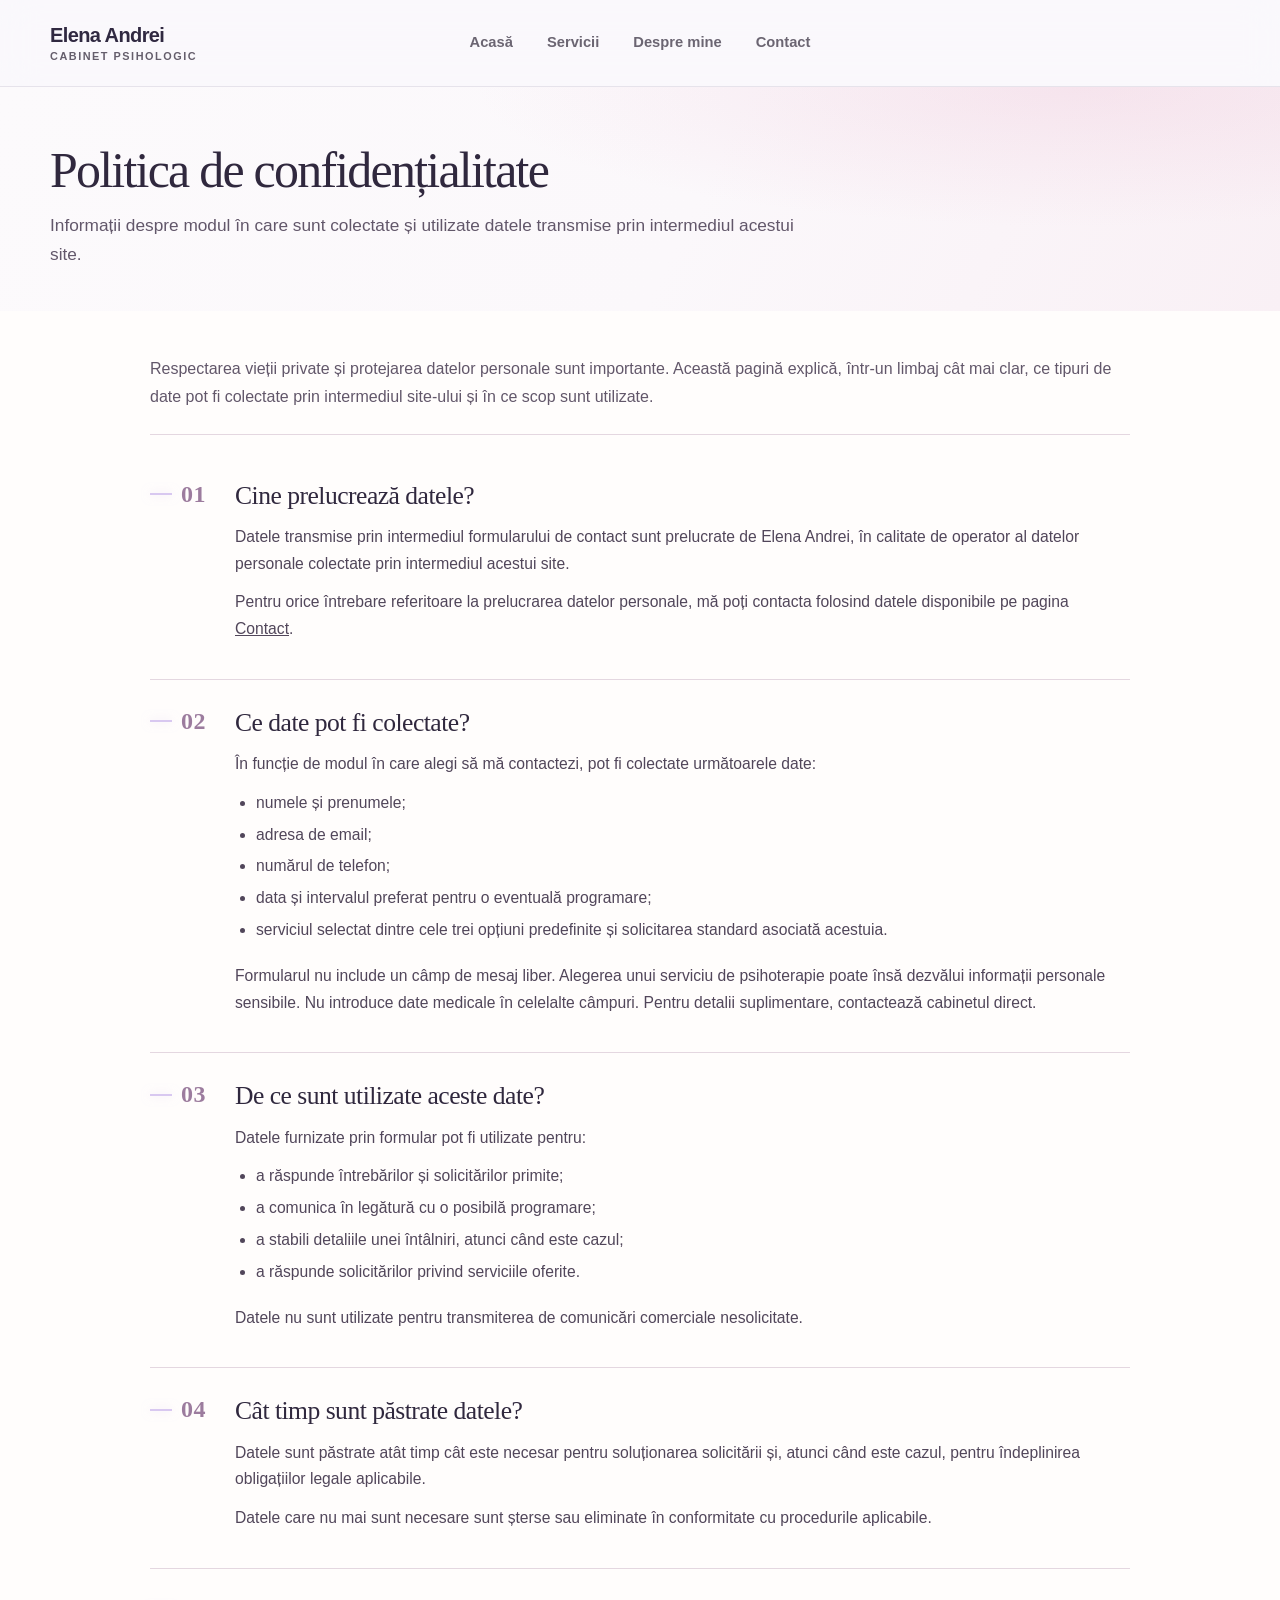
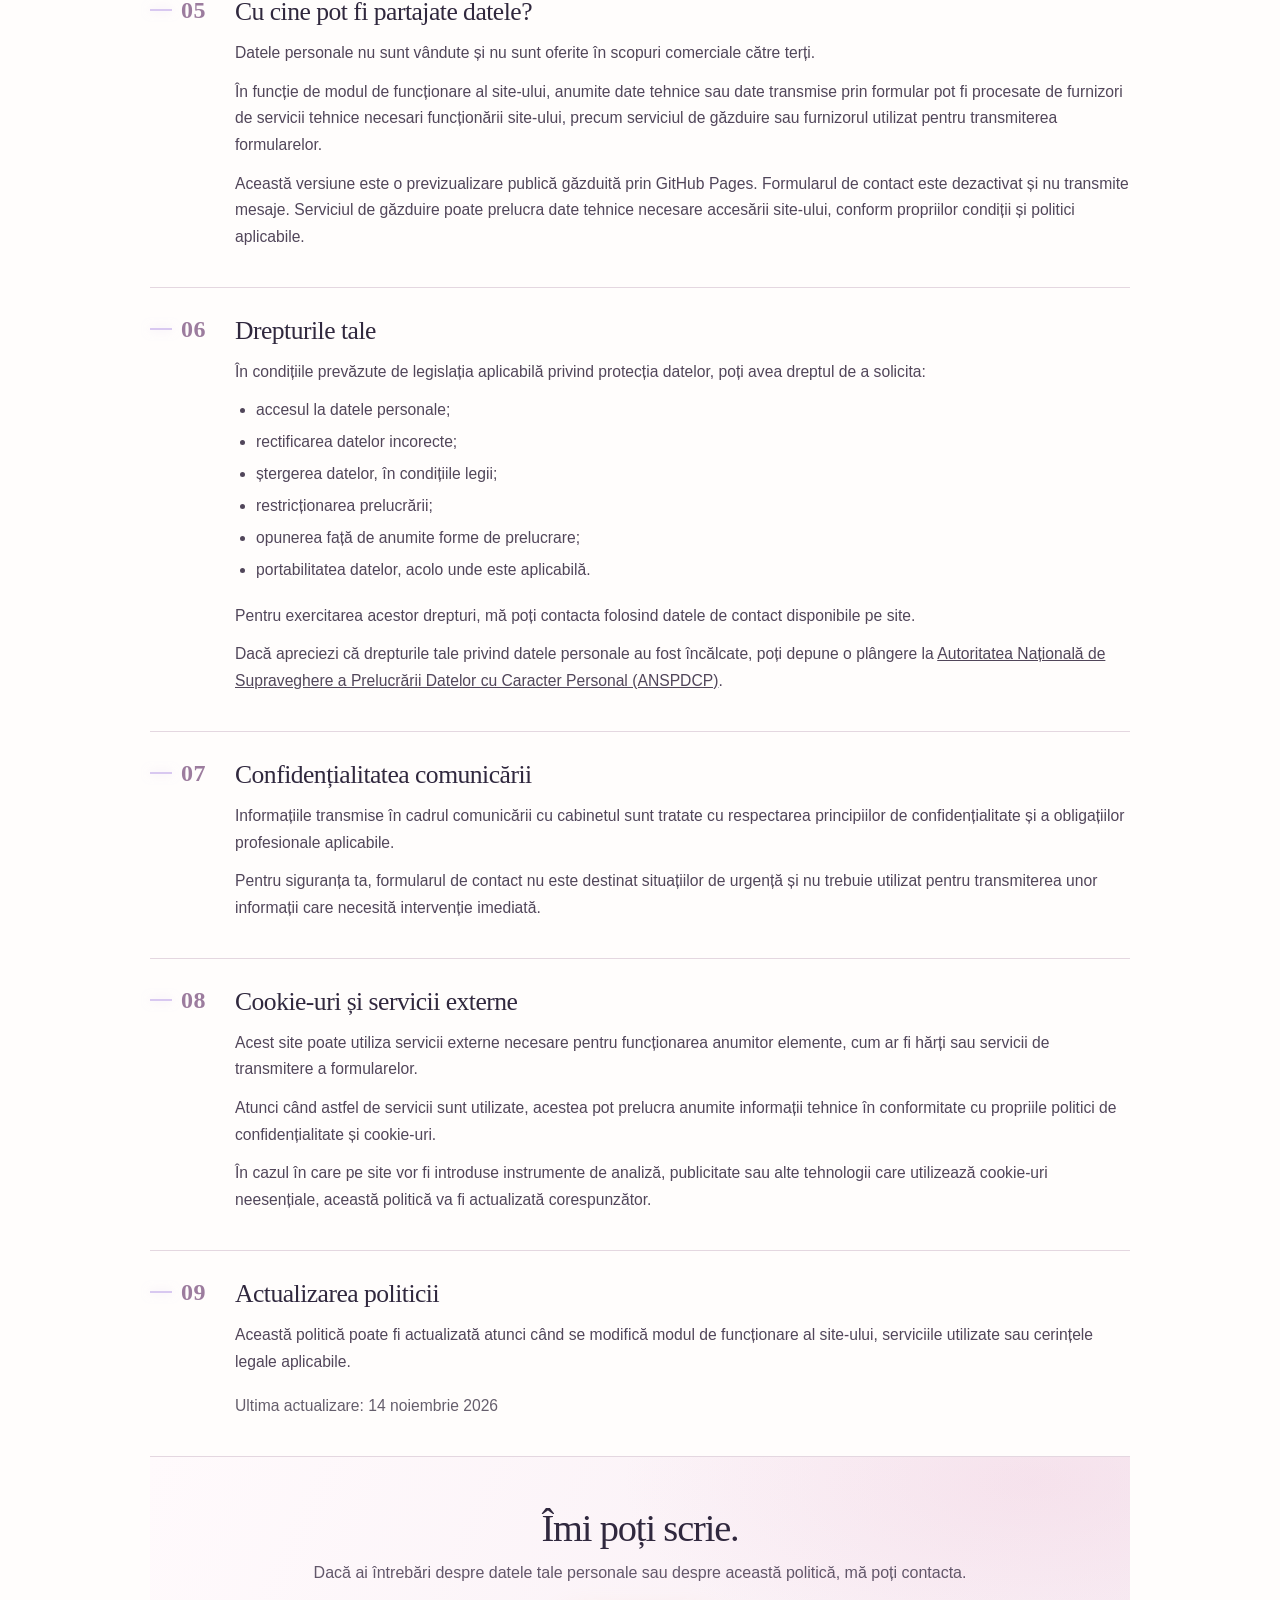
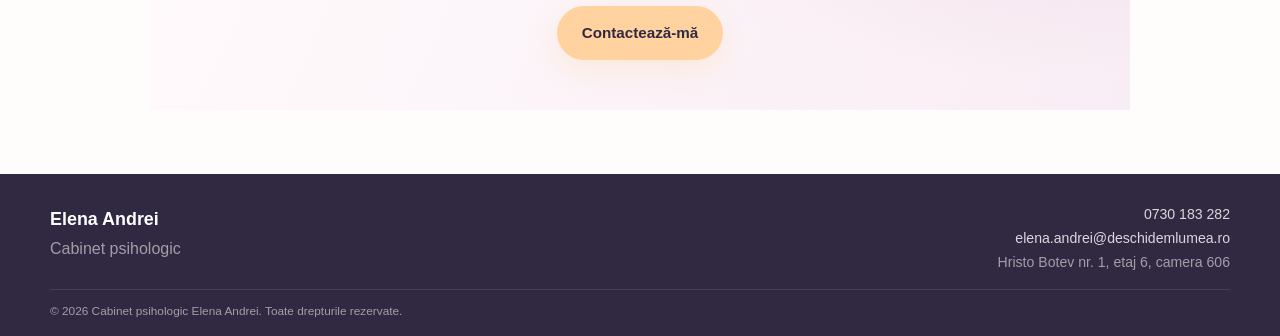
==== confidentialitate.html @ 067b21ed "Initial commit - Elena v12 public preview, contact form disabled" ====
<!DOCTYPE html>

<html lang="ro">
<head>
    <meta name="robots" content="noindex, nofollow, noarchive">
<link href="favicon.svg" rel="icon" type="image/svg+xml"/>
<meta content="website" property="og:type"/>
<meta content="ro_RO" property="og:locale"/>
<meta charset="utf-8"/>
<meta content="default-src 'self'; base-uri 'self'; object-src 'none'; script-src 'self'; script-src-attr 'none'; style-src 'self'; img-src 'self' data:; font-src 'self'; connect-src 'self'; form-action 'none'; upgrade-insecure-requests" http-equiv="Content-Security-Policy"/>
<meta content="width=device-width, initial-scale=1.0" name="viewport"/>
<meta content="Politica de confidențialitate — Cabinet psihologic Elena Andrei." name="description"/>
<title>Politica de confidențialitate | Elena Andrei</title>
<meta content="Politica de confidențialitate | Elena Andrei" property="og:title"/>
<link href="style.css" rel="stylesheet"/>
</head>
<body class="privacy-editorial-page">
<!-- HEADER -->
<header class="site-header">
<div class="container header-inner">
<a aria-label="Cabinet psihologic Elena Andrei - Acasă" class="brand" href="index.html">
<span class="brand-name">Elena Andrei</span>
<span class="brand-subtitle">Cabinet psihologic</span>
</a>
<nav aria-label="Navigație principală" class="site-navigation" id="site-navigation">
<a href="index.html">Acasă</a>
<a href="servicii.html">Servicii</a>
<a href="despre_noi.html">Despre mine</a>
<!-- PAGINI ASCUNSE TEMPORAR. Pentru reactivare, elimină comentariul HTML de mai jos și redirecționările din paginile respective.
          <a href="articole.html">Articole</a>
          <a href="workshopuri.html">Workshopuri</a>
          -->
<a href="contact.html">Contact</a>
</nav>
<button aria-controls="site-navigation" aria-expanded="false" aria-label="Deschide meniul" class="menu-toggle" type="button">
<span></span>
<span></span>
<span></span>
</button>
</div>
</header>
<main>
<!-- PAGE HERO -->
<section aria-labelledby="privacy-title" class="privacy-editorial-lead">
<div class="container page-hero-content">

<h1 id="privacy-title">Politica de confidențialitate</h1>
<p>
            Informații despre modul în care sunt colectate și utilizate datele
            transmise prin intermediul acestui site.
          </p>
</div>
</section>
<!-- CONTENT -->
<section class="privacy-editorial-main">
<div class="container legal-content">
<div class="privacy-editorial-intro">
<p>
              Respectarea vieții private și protejarea datelor personale sunt
              importante. Această pagină explică, într-un limbaj cât mai clar,
              ce tipuri de date pot fi colectate prin intermediul site-ului și
              în ce scop sunt utilizate.
            </p>
</div>
<section aria-labelledby="privacy-01" class="privacy-editorial-section">
<span class="eyebrow">01</span>
<h2 id="privacy-01">Cine prelucrează datele?</h2>
<p>
              Datele transmise prin intermediul formularului de contact sunt
              prelucrate de Elena Andrei, în calitate de operator al datelor
              personale colectate prin intermediul acestui site.
            </p>
<p>
              Pentru orice întrebare referitoare la prelucrarea datelor
              personale, mă poți contacta folosind datele disponibile pe pagina
              <a href="contact.html">Contact</a>.
            </p>
</section>
<section aria-labelledby="privacy-02" class="privacy-editorial-section">
<span class="eyebrow">02</span>
<h2 id="privacy-02">Ce date pot fi colectate?</h2>
<p>
              În funcție de modul în care alegi să mă contactezi, pot fi
              colectate următoarele date:
            </p>
<ul>
<li>numele și prenumele;</li>
<li>adresa de email;</li>
<li>numărul de telefon;</li>
<li>
                data și intervalul preferat pentru o eventuală programare;
              </li>
<li>serviciul selectat dintre cele trei opțiuni predefinite și solicitarea standard asociată acestuia.</li>
</ul>
<p>
              Formularul nu include un câmp de mesaj liber. Alegerea unui serviciu de psihoterapie poate însă dezvălui informații personale sensibile. Nu introduce date medicale în celelalte câmpuri. Pentru detalii suplimentare, contactează cabinetul direct.
            </p>
</section>
<section aria-labelledby="privacy-03" class="privacy-editorial-section">
<span class="eyebrow">03</span>
<h2 id="privacy-03">De ce sunt utilizate aceste date?</h2>
<p>Datele furnizate prin formular pot fi utilizate pentru:</p>
<ul>
<li>a răspunde întrebărilor și solicitărilor primite;</li>
<li>a comunica în legătură cu o posibilă programare;</li>
<li>
                a stabili detaliile unei întâlniri, atunci când este cazul;
              </li>
<li>a răspunde solicitărilor privind serviciile oferite.</li>
</ul>
<p>
              Datele nu sunt utilizate pentru transmiterea de comunicări
              comerciale nesolicitate.
            </p>
</section>
<section aria-labelledby="privacy-04" class="privacy-editorial-section">
<span class="eyebrow">04</span>
<h2 id="privacy-04">Cât timp sunt păstrate datele?</h2>
<p>
              Datele sunt păstrate atât timp cât este necesar pentru
              soluționarea solicitării și, atunci când este cazul, pentru
              îndeplinirea obligațiilor legale aplicabile.
            </p>
<p>
              Datele care nu mai sunt necesare sunt șterse sau eliminate în
              conformitate cu procedurile aplicabile.
            </p>
</section>
<section aria-labelledby="privacy-05" class="privacy-editorial-section">
<span class="eyebrow">05</span>
<h2 id="privacy-05">Cu cine pot fi partajate datele?</h2>
<p>
              Datele personale nu sunt vândute și nu sunt oferite în scopuri
              comerciale către terți.
            </p>
<p>
              În funcție de modul de funcționare al site-ului, anumite date
              tehnice sau date transmise prin formular pot fi procesate de
              furnizori de servicii tehnice necesari funcționării site-ului,
              precum serviciul de găzduire sau furnizorul utilizat pentru
              transmiterea formularelor.
            </p>
<p>Această versiune este o previzualizare publică găzduită prin GitHub Pages. Formularul de contact este dezactivat și nu transmite mesaje. Serviciul de găzduire poate prelucra date tehnice necesare accesării site-ului, conform propriilor condiții și politici aplicabile.</p></section>
<section aria-labelledby="privacy-06" class="privacy-editorial-section">
<span class="eyebrow">06</span>
<h2 id="privacy-06">Drepturile tale</h2>
<p>
              În condițiile prevăzute de legislația aplicabilă privind protecția
              datelor, poți avea dreptul de a solicita:
            </p>
<ul>
<li>accesul la datele personale;</li>
<li>rectificarea datelor incorecte;</li>
<li>ștergerea datelor, în condițiile legii;</li>
<li>restricționarea prelucrării;</li>
<li>opunerea față de anumite forme de prelucrare;</li>
<li>portabilitatea datelor, acolo unde este aplicabilă.</li>
</ul>
<p>
              Pentru exercitarea acestor drepturi, mă poți contacta folosind
              datele de contact disponibile pe site.
            </p>
<p>Dacă apreciezi că drepturile tale privind datele personale au fost încălcate, poți depune o plângere la <a href="https://www.dataprotection.ro/" rel="noopener noreferrer">Autoritatea Națională de Supraveghere a Prelucrării Datelor cu Caracter Personal (ANSPDCP)</a>.</p></section>
<section aria-labelledby="privacy-07" class="privacy-editorial-section">
<span class="eyebrow">07</span>
<h2 id="privacy-07">Confidențialitatea comunicării</h2>
<p>
              Informațiile transmise în cadrul comunicării cu cabinetul sunt
              tratate cu respectarea principiilor de confidențialitate și a
              obligațiilor profesionale aplicabile.
            </p>
<p>
              Pentru siguranța ta, formularul de contact nu este destinat
              situațiilor de urgență și nu trebuie utilizat pentru transmiterea
              unor informații care necesită intervenție imediată.
            </p>
</section>
<section aria-labelledby="privacy-08" class="privacy-editorial-section">
<span class="eyebrow">08</span>
<h2 id="privacy-08">Cookie-uri și servicii externe</h2>
<p>
              Acest site poate utiliza servicii externe necesare pentru
              funcționarea anumitor elemente, cum ar fi hărți sau servicii de
              transmitere a formularelor.
            </p>
<p>
              Atunci când astfel de servicii sunt utilizate, acestea pot
              prelucra anumite informații tehnice în conformitate cu propriile
              politici de confidențialitate și cookie-uri.
            </p>
<p>
              În cazul în care pe site vor fi introduse instrumente de analiză,
              publicitate sau alte tehnologii care utilizează cookie-uri
              neesențiale, această politică va fi actualizată corespunzător.
            </p>
</section>
<section aria-labelledby="privacy-09" class="privacy-editorial-section">
<span class="eyebrow">09</span>
<h2 id="privacy-09">Actualizarea politicii</h2>
<p>
              Această politică poate fi actualizată atunci când se modifică
              modul de funcționare al site-ului, serviciile utilizate sau
              cerințele legale aplicabile.
            </p>
<p class="legal-updated">Ultima actualizare: 14 noiembrie 2026</p>
</section>
<!-- CONTACT CTA -->
<div class="privacy-editorial-contact">

<h2>Îmi poți scrie.</h2>
<p>
              Dacă ai întrebări despre datele tale personale sau despre această
              politică, mă poți contacta.
            </p>
<a class="btn btn-primary" href="contact.html"> Contactează-mă </a>
</div>
</div>
</section>
</main>
<!-- FOOTER -->
<footer class="site-footer">
<div class="container footer-inner">
<div>
<a class="footer-brand" href="index.html"> Elena Andrei </a>
<p>Cabinet psihologic</p>
</div>
<div class="footer-contact">
<a href="tel:+40730183282"> 0730 183 282 </a>
<a href="mailto:elena.andrei@deschidemlumea.ro">
            elena.andrei@deschidemlumea.ro
          </a>
<span> Hristo Botev nr. 1, etaj 6, camera 606 </span>
</div>
<div class="footer-bottom">
<p>
            © 2026 Cabinet psihologic Elena Andrei. Toate drepturile
            rezervate.
          </p>
</div>
</div>
</footer>
<script src="script.js"></script>
</body>
</html>
---- style.css ----
/* =========================================================
   CABINET PSIHOLOGIC ELENA ANDREI
   Global stylesheet
   ========================================================= */

/* =========================================================
   1. DESIGN TOKENS
   ========================================================= */

:root {
  --color-bg: #faf9fc;
  --color-bg-soft: #f2eff8;
  --color-surface: #ffffff;
  --color-surface-alt: #f7f4fb;

  --color-primary: #63547e;
  --color-primary-dark: #51456f;
  --color-primary-deep: #302941;

  --color-secondary: #a888b5;
  --color-pink: #efb6c8;
  --color-peach: #ffd2a0;

  --accent: #d8c8f0;
  --color-neon: #d8c8f0;

  --color-text: #28242f;
  --color-text-soft: #6b6572;
  --color-text-muted: #655e6c;

  --color-border: rgba(81, 69, 111, 0.12);
  --color-border-strong: rgba(81, 69, 111, 0.22);

  --shadow-sm: 0 8px 24px rgba(48, 41, 65, 0.06);
  --shadow-md: 0 18px 50px rgba(48, 41, 65, 0.1);
  --shadow-lg: 0 30px 80px rgba(48, 41, 65, 0.14);

  --radius-sm: 12px;
  --radius-md: 18px;
  --radius-lg: 26px;
  --radius-xl: 36px;

  --container-width: 1180px;

  --transition-fast: 180ms ease;
  --transition-normal: 280ms ease;
  --transition-slow: 500ms ease;
}

/* =========================================================
   2. RESET
   ========================================================= */

*,
*::before,
*::after {
  box-sizing: border-box;
}

html {
  scroll-behavior: smooth;
}

body {
  margin: 0;
  min-width: 320px;

  font-family: "Inter", "Segoe UI", Roboto, Helvetica, Arial, sans-serif;

  font-size: 16px;
  line-height: 1.7;

  color: var(--color-text);
  background: var(--color-bg);

  -webkit-font-smoothing: antialiased;
  text-rendering: optimizeLegibility;
}

img {
  display: block;
  max-width: 100%;
}

a {
  color: inherit;
}

button,
input,
select,
textarea {
  font: inherit;
}

button {
  border: 0;
}

p,
h1,
h2,
h3 {
  margin-top: 0;
}

p:last-child {
  margin-bottom: 0;
}

/* =========================================================
   3. CONTAINER
   ========================================================= */

.container {
  width: min(calc(100% - 40px), var(--container-width));
  margin-inline: auto;
}

/* =========================================================
   4. TYPOGRAPHY
   ========================================================= */

h1,
h2,
h3 {
  color: var(--color-primary-deep);
  line-height: 1.12;
  letter-spacing: -0.025em;
}

h1 {
  font-size: clamp(3rem, 7vw, 5.8rem);
  font-weight: 800;
}

h2 {
  font-size: clamp(2rem, 4vw, 3.4rem);
  font-weight: 750;
}

h3 {
  font-size: 1.35rem;
  font-weight: 700;
}

p {
  color: var(--color-text-soft);
}

.eyebrow {
  display: inline-flex;
  align-items: center;
  gap: 9px;

  margin-bottom: 16px;

  color: var(--color-primary-dark);

  font-size: 0.78rem;
  font-weight: 800;
  letter-spacing: 0.14em;
  line-height: 1.2;
  text-transform: uppercase;
}

.eyebrow::before {
  content: "";

  width: 22px;
  height: 2px;

  background: var(--accent);
  box-shadow: 0 0 10px rgba(216, 200, 240, 0.55);
}

/* =========================================================
   5. HEADER
   ========================================================= */

.site-header {
  position: sticky;
  top: 0;
  z-index: 1000;

  background: rgba(250, 249, 252, 0.86);
  border-bottom: 1px solid var(--color-border);

  backdrop-filter: blur(18px);
  -webkit-backdrop-filter: blur(18px);
}

.header-inner {
  min-height: 86px;

  display: flex;
  align-items: center;
  justify-content: space-between;

  gap: 30px;
}

.brand {
  display: inline-flex;
  flex-direction: column;

  color: var(--color-primary-deep);
  text-decoration: none;
  line-height: 1;
}

.brand-name {
  font-size: 1.25rem;
  font-weight: 800;
  letter-spacing: -0.03em;
}

.brand-subtitle {
  margin-top: 6px;

  color: var(--color-text-muted);

  font-size: 0.68rem;
  font-weight: 700;
  letter-spacing: 0.14em;
  text-transform: uppercase;
}

.site-navigation {
  display: flex;
  align-items: center;
  gap: 8px;
}

.site-navigation a {
  position: relative;

  padding: 9px 13px;

  color: var(--color-text-soft);

  font-size: 0.92rem;
  font-weight: 650;

  text-decoration: none;

  border-radius: 10px;

  transition:
    color var(--transition-fast),
    background var(--transition-fast);
}

.site-navigation a::after {
  content: "";

  position: absolute;
  left: 50%;
  bottom: 3px;

  width: 0;
  height: 2px;

  background: var(--color-neon);

  transform: translateX(-50%);

  transition: width var(--transition-normal);
}

.site-navigation a:hover {
  color: var(--color-primary-deep);
  background: rgba(129, 116, 160, 0.07);
}

.site-navigation a:hover::after,
.site-navigation a.active::after {
  width: 18px;
}

.site-navigation a.active {
  color: var(--color-primary-dark);
}

.header-cta {
  display: inline-flex;
  align-items: center;
  justify-content: center;

  min-height: 44px;
  padding: 0 18px;

  color: var(--color-surface);
  background: var(--color-primary-dark);

  border-radius: 999px;

  font-size: 0.86rem;
  font-weight: 750;

  text-decoration: none;

  box-shadow: 0 8px 20px rgba(81, 69, 111, 0.18);

  transition:
    transform var(--transition-fast),
    background var(--transition-fast),
    box-shadow var(--transition-fast);
}

.header-cta:hover {
  background: var(--color-primary-deep);

  transform: translateY(-2px);

  box-shadow: 0 12px 28px rgba(81, 69, 111, 0.25);
}

/* =========================================================
   6. BUTTONS
   ========================================================= */

.btn {
  display: inline-flex;
  align-items: center;
  justify-content: center;

  min-height: 54px;
  padding: 0 25px;

  border-radius: 999px;

  font-size: 0.95rem;
  font-weight: 750;

  text-decoration: none;
  cursor: pointer;

  transition:
    transform var(--transition-fast),
    box-shadow var(--transition-fast),
    background var(--transition-fast),
    color var(--transition-fast);
}

.btn-primary {
  color: var(--color-primary-deep);
  background: var(--color-peach);

  box-shadow: 0 10px 28px rgba(255, 210, 160, 0.32);
}

.btn-primary:hover {
  transform: translateY(-3px);

  box-shadow: 0 15px 35px rgba(255, 210, 160, 0.45);
}

.btn-secondary {
  color: var(--color-primary-dark);
  background: rgba(255, 255, 255, 0.75);

  border: 1px solid var(--color-border-strong);
}

.btn-secondary:hover {
  background: var(--color-surface);

  transform: translateY(-2px);

  box-shadow: var(--shadow-sm);
}

/* =========================================================
   7. HOME HERO
   ========================================================= */

.hero {
  position: relative;
  overflow: hidden;

  min-height: 720px;

  display: flex;
  align-items: center;

  background:
    radial-gradient(
      circle at 80% 25%,
      rgba(239, 182, 200, 0.45),
      transparent 32%
    ),
    radial-gradient(
      circle at 20% 80%,
      rgba(168, 136, 181, 0.18),
      transparent 35%
    ),
    var(--color-bg);
}

.hero::before {
  content: "";

  position: absolute;
  top: 15%;
  right: -100px;

  width: 380px;
  height: 380px;

  border: 1px solid rgba(129, 116, 160, 0.14);
  border-radius: 50%;
}

.hero-grid {
  position: relative;
  z-index: 1;

  display: grid;

  grid-template-columns:
    minmax(0, 1.15fr)
    minmax(320px, 0.85fr);

  align-items: center;

  gap: 80px;
}

.hero-content {
  max-width: 720px;
}

.hero h1 {
  max-width: 760px;
  margin-bottom: 26px;
}

.hero h1 span {
  position: relative;
  color: var(--color-primary);
}

.hero h1 span::after {
  content: "";

  position: absolute;

  left: 0;
  right: 4px;
  bottom: -8px;

  height: 7px;

  background: var(--color-neon);
  border-radius: 999px;

  opacity: 0.8;

  transform: rotate(-1deg);
}

.hero-lead {
  max-width: 680px;
  margin-bottom: 18px;

  color: var(--color-primary-dark);

  font-size: clamp(1.15rem, 2vw, 1.35rem);
  font-weight: 600;
  line-height: 1.65;
}

.hero-content > p:not(.hero-lead) {
  max-width: 650px;
}

.hero-actions {
  display: flex;
  flex-wrap: wrap;

  gap: 12px;
  margin-top: 32px;
}

.hero-visual {
  position: relative;

  min-height: 450px;

  display: grid;
  place-items: center;
}

.hero-glow {
  position: absolute;

  width: 340px;
  height: 340px;

  background: radial-gradient(
    circle,
    rgba(168, 136, 181, 0.4),
    rgba(239, 182, 200, 0.18) 45%,
    transparent 70%
  );

  filter: blur(8px);
}

.hero-card {
  position: relative;
  z-index: 2;

  width: min(100%, 390px);

  padding: 42px 38px;

  background: linear-gradient(
    145deg,
    rgba(255, 255, 255, 0.9),
    rgba(247, 244, 251, 0.82)
  );

  border: 1px solid rgba(255, 255, 255, 0.9);
  border-radius: var(--radius-xl);

  box-shadow: var(--shadow-lg);

  transform: rotate(2deg);

  transition:
    transform var(--transition-normal),
    box-shadow var(--transition-normal);
}

.hero-card:hover {
  transform: rotate(0) translateY(-5px);

  box-shadow: 0 35px 90px rgba(48, 41, 65, 0.18);
}

.hero-card-icon {
  display: grid;
  place-items: center;

  width: 48px;
  height: 48px;

  margin-bottom: 28px;

  color: var(--color-primary-deep);
  background: var(--color-neon);

  border-radius: 15px;

  box-shadow: 0 0 25px rgba(216, 200, 240, 0.35);

  font-size: 1.2rem;
}

.hero-card p {
  margin: 0;

  color: var(--color-primary-deep);

  font-size: 1.15rem;
  font-weight: 650;
  line-height: 1.7;
}

/* =========================================================
   8. GENERIC SECTIONS
   ========================================================= */

.section {
  padding: 110px 0;
}

.section-soft {
  background: linear-gradient(
    135deg,
    rgba(242, 239, 248, 0.92),
    rgba(250, 249, 252, 1)
  );
}

.section-heading {
  max-width: 760px;

  margin: 0 auto 55px;

  text-align: center;
}

.section-heading-left {
  margin-left: 0;
  text-align: left;
}

.section-heading h2 {
  margin-bottom: 20px;
}

.section-heading p {
  max-width: 680px;

  margin-inline: auto;

  font-size: 1.05rem;
}

.section-heading-left p {
  margin-left: 0;
}

/* =========================================================
   9. FEATURE CARDS
   ========================================================= */

.feature-grid {
  display: grid;

  grid-template-columns: repeat(3, 1fr);

  gap: 20px;
}

.feature-four-grid {
  display: grid;

  grid-template-columns: repeat(4, minmax(0, 1fr));

  gap: 20px;
}

.feature-card {
  position: relative;

  min-height: 270px;

  padding: 32px;

  background: rgba(255, 255, 255, 0.8);

  border: 1px solid var(--color-border);
  border-radius: var(--radius-lg);

  box-shadow: var(--shadow-sm);

  overflow: hidden;

  transition:
    transform var(--transition-normal),
    box-shadow var(--transition-normal),
    border-color var(--transition-normal);
}

.feature-card::after {
  content: "";

  position: absolute;

  right: -40px;
  bottom: -60px;

  width: 150px;
  height: 150px;

  background: var(--color-pink);

  border-radius: 50%;

  opacity: 0.14;

  transition: transform var(--transition-normal);
}

.feature-card:hover {
  transform: translateY(-7px);

  border-color: rgba(129, 116, 160, 0.25);

  box-shadow: var(--shadow-md);
}

.feature-card:hover::after {
  transform: scale(1.3);
}

.feature-number {
  display: block;

  margin-bottom: 40px;

  color: var(--color-primary);

  font-size: 0.78rem;
  font-weight: 800;
  letter-spacing: 0.12em;
}

.feature-card h3 {
  margin-bottom: 14px;
}

.feature-card p {
  margin: 0;
}

/* ---------------------------------------------------------
   10. SPLIT SECTIONS
   --------------------------------------------------------- */

.split-section {
  display: grid;
  grid-template-columns: minmax(0, 1fr) minmax(380px, 0.85fr);
  align-items: center;
  gap: 80px;
  max-width: var(--container-width);
  margin-inline: auto;
}

.section-content {
  max-width: 720px;
}

.section-content h2 {
  margin-bottom: 24px;
}

.section-content p {
  margin-bottom: 18px;
}

.text-link {
  display: inline-flex;
  align-items: center;
  gap: 10px;
  margin-top: 18px;
  color: var(--color-primary-dark);
  font-weight: 750;
  text-decoration: none;
  transition:
    gap var(--transition-fast),
    color var(--transition-fast);
}

.text-link:hover {
  gap: 16px;
  color: var(--color-primary);
}

.visual-panel {
  position: relative;
  min-height: 520px;
  overflow: hidden;
  border-radius: var(--radius-xl);
  box-shadow: var(--shadow-md);
  background: var(--color-surface);
}

.visual-panel::before,
.visual-panel::after {
  content: "";
  position: absolute;
  border: 1px solid rgba(255, 255, 255, 0.25);
  border-radius: 50%;
  pointer-events: none;
  z-index: 2;
}

.visual-panel::before {
  width: 260px;
  height: 260px;
  top: -100px;
  right: -100px;
}

.visual-panel::after {
  width: 420px;
  height: 420px;
  bottom: -250px;
  left: -180px;
}

.profile-image {
  position: absolute;
  inset: 0;
  z-index: 1;

  width: 100%;
  height: 100%;

  display: block;

  object-fit: cover;
  object-position: center;
}

/* =========================================================
   11. VISUAL PANEL / PROFILE IMAGE
   ========================================================= */

.visual-panel {
  position: relative;

  min-height: 400px;

  overflow: hidden;

  border-radius: var(--radius-xl);

  box-shadow: var(--shadow-md);
}

.visual-panel::before,
.visual-panel::after {
  content: "";

  position: absolute;

  border: 1px solid rgba(255, 255, 255, 0.25);

  border-radius: 50%;
}

.visual-panel::before {
  width: 260px;
  height: 260px;
}

.visual-panel::after {
  width: 420px;
  height: 420px;
}

.visual-panel span {
  position: relative;
  z-index: 1;

  color: rgba(255, 255, 255, 0.9);

  font-size: 5rem;
  font-weight: 800;
  letter-spacing: -0.08em;
}

.profile-section {
  display: grid;

  grid-template-columns:
    minmax(280px, 0.75fr)
    minmax(0, 1fr);

  align-items: center;

  gap: 80px;
}

.profile-image-wrapper {
  position: relative;

  padding: 10px;

  background: var(--color-surface);

  border: 1px solid var(--color-border);
  border-radius: var(--radius-xl);

  box-shadow: var(--shadow-md);
}

.profile-image-placeholder {
  min-height: 500px;

  display: grid;
  place-items: center;

  background:
    radial-gradient(
      circle at 30% 20%,
      rgba(255, 210, 160, 0.8),
      transparent 30%
    ),
    linear-gradient(145deg, var(--color-primary), var(--color-secondary));

  border-radius: calc(var(--radius-xl) - 8px);

  overflow: hidden;
}

.profile-image-placeholder span {
  color: rgba(255, 255, 255, 0.9);

  font-size: 5rem;
  font-weight: 800;
}

.profile-image {
  position: absolute;
  inset: 0;
  z-index: 1;

  width: 100%;
  height: 100%;

  object-fit: cover;
  object-position: center;

  display: block;
}

/* =========================================================
   12. CABINET
   ========================================================= */

.cabinet-section {
  background: var(--color-surface-alt);
}

.cabinet-image-wrapper {
  position: relative;

  max-width: 1000px;

  margin-inline: auto;
  padding: 10px;

  background: rgba(255, 255, 255, 0.7);

  border: 1px solid var(--color-border);
  border-radius: var(--radius-xl);

  box-shadow: var(--shadow-md);
}

.cabinet-image {
  width: 100%;

  aspect-ratio: 16 / 9;

  object-fit: cover;

  border-radius: calc(var(--radius-xl) - 8px);
}

/* =========================================================
   13. PAGE HERO
   ========================================================= */

.page-hero {
  position: relative;

  padding: 125px 0 105px;

  overflow: hidden;

  background:
    radial-gradient(
      circle at 85% 20%,
      rgba(239, 182, 200, 0.5),
      transparent 30%
    ),
    radial-gradient(
      circle at 15% 80%,
      rgba(168, 136, 181, 0.2),
      transparent 32%
    ),
    var(--color-bg);
}

.page-hero::after {
  content: "";

  position: absolute;

  right: 7%;
  bottom: -140px;

  width: 300px;
  height: 300px;

  border: 1px solid rgba(129, 116, 160, 0.14);

  border-radius: 50%;
}

.page-hero-content {
  position: relative;
  z-index: 1;

  max-width: 820px;

  text-align: center;
}

.page-hero h1 {
  margin-bottom: 24px;

  font-size: clamp(2.8rem, 7vw, 5rem);
}

.page-hero p {
  max-width: 680px;

  margin-inline: auto;

  font-size: 1.15rem;
}

/* =========================================================
   14. ABOUT / STORY PAGE
   ========================================================= */

.about-content {
  max-width: 850px;
  margin-inline: auto;
}

.about-content h2 {
  max-width: 800px;
  margin-bottom: 24px;
}

.about-content p {
  max-width: 780px;
  margin-bottom: 18px;
}

.about-content + .about-content {
  margin-top: 20px;
}

/* =========================================================
   15. TIMELINE
   ========================================================= */

.timeline {
  max-width: 850px;
  margin-inline: auto;
}

.timeline-item {
  display: grid;

  grid-template-columns: 70px 1fr;

  gap: 28px;

  padding: 30px 0;

  border-bottom: 1px solid var(--color-border);
}

.timeline-item:first-child {
  padding-top: 0;
}

.timeline-item:last-child {
  border-bottom: 0;
}

.timeline-marker {
  display: grid;
  place-items: center;

  width: 52px;
  height: 52px;

  color: var(--color-primary-deep);
  background: var(--color-peach);

  border-radius: 16px;

  font-size: 0.75rem;
  font-weight: 800;
}

.timeline-item h3 {
  margin-bottom: 8px;
}

/* =========================================================
   16. PRICING
   ========================================================= */

.pricing-grid {
  display: grid;

  grid-template-columns: repeat(2, 1fr);

  gap: 22px;
}

.pricing-card {
  position: relative;

  padding: 34px;

  background: var(--color-surface);

  border: 1px solid var(--color-border);
  border-radius: var(--radius-lg);

  box-shadow: var(--shadow-sm);

  transition:
    transform var(--transition-normal),
    box-shadow var(--transition-normal),
    border-color var(--transition-normal);
}

.pricing-card:hover {
  transform: translateY(-6px);

  border-color: rgba(129, 116, 160, 0.28);

  box-shadow: var(--shadow-md);
}

.pricing-label {
  display: inline-block;

  margin-bottom: 20px;
  padding: 6px 11px;

  color: var(--color-primary-dark);
  background: var(--color-bg-soft);

  border-radius: 999px;

  font-size: 0.72rem;
  font-weight: 800;
  letter-spacing: 0.08em;
  text-transform: uppercase;
}

.pricing-card h3 {
  margin-bottom: 15px;
}

.pricing-description {
  min-height: 80px;
  margin-bottom: 28px;
}

.pricing-details,
.pricing-options > div {
  display: flex;

  align-items: center;
  justify-content: space-between;

  gap: 20px;

  padding-top: 20px;

  border-top: 1px solid var(--color-border);
}

.pricing-details span,
.pricing-options span {
  color: var(--color-text-muted);
  font-size: 0.9rem;
}

.pricing-details strong,
.pricing-options strong {
  color: var(--color-primary-dark);

  font-size: 1.3rem;
  font-weight: 800;
}

.pricing-options {
  display: grid;
  gap: 14px;
}

/* =========================================================
   17. INFORMATION CARDS
   ========================================================= */

.info-grid {
  display: grid;

  grid-template-columns: repeat(2, 1fr);

  gap: 22px;
}

.info-card {
  padding: 40px;

  border-radius: var(--radius-lg);

  border: 1px solid var(--color-border);
}

.info-card h2 {
  margin-bottom: 18px;

  font-size: 2rem;
}

.weekend-card {
  position: relative;

  background: linear-gradient(
    145deg,
    rgba(255, 210, 160, 0.6),
    rgba(255, 255, 255, 0.8)
  );
}

.cancellation-card {
  background: var(--color-surface);
}

/* =========================================================
   18. CTA
   ========================================================= */

.cta-section {
  position: relative;

  padding: 115px 0;

  overflow: hidden;

  color: white;

  background:
    radial-gradient(
      circle at 80% 20%,
      rgba(239, 182, 200, 0.35),
      transparent 30%
    ),
    linear-gradient(
      135deg,
      var(--color-primary-deep),
      var(--color-primary-dark)
    );
}

.cta-section::before {
  content: "";

  position: absolute;

  width: 380px;
  height: 380px;

  right: -120px;
  bottom: -180px;

  border: 1px solid rgba(255, 255, 255, 0.15);

  border-radius: 50%;
}

.cta-content {
  position: relative;
  z-index: 1;

  max-width: 780px;

  text-align: center;
}

.cta-content .eyebrow {
  color: rgba(255, 255, 255, 0.78);
}

.cta-content h2 {
  color: white;

  margin-bottom: 20px;
}

.cta-content p {
  max-width: 650px;

  margin: 0 auto 30px;

  color: rgba(255, 255, 255, 0.72);
}

/* =========================================================
   19. CONTACT
   ========================================================= */

.contact-grid {
  display: grid;

  grid-template-columns:
    minmax(0, 1.2fr)
    minmax(320px, 0.8fr);

  align-items: start;

  gap: 28px;
}

.contact-form-wrapper,
.contact-card {
  padding: 42px;

  background: var(--color-surface);

  border: 1px solid var(--color-border);
  border-radius: var(--radius-lg);

  box-shadow: var(--shadow-sm);
}

.appointment-form {
  display: grid;
  gap: 20px;
}

.form-row {
  display: grid;

  grid-template-columns: repeat(2, 1fr);

  gap: 18px;
}

.form-group {
  display: grid;
  gap: 8px;
}

.form-group label {
  color: var(--color-primary-deep);

  font-size: 0.88rem;
  font-weight: 750;
}

.form-group label span {
  color: var(--color-text-muted);
  font-weight: 500;
}

.form-group input,
.form-group select,
.form-group textarea {
  width: 100%;

  padding: 14px 16px;

  color: var(--color-text);
  background: var(--color-bg);

  border: 1px solid var(--color-border-strong);
  border-radius: 13px;

  outline: none;

  transition:
    border-color var(--transition-fast),
    box-shadow var(--transition-fast),
    background var(--transition-fast);
}

.form-group input,
.form-group select {
  min-height: 52px;
}

.form-group textarea {
  min-height: 140px;
  resize: vertical;
}

.form-group input:hover,
.form-group select:hover,
.form-group textarea:hover {
  border-color: rgba(129, 116, 160, 0.42);
}

.form-group input:focus,
.form-group select:focus,
.form-group textarea:focus {
  background: white;

  border-color: var(--color-primary);

  box-shadow: 0 0 0 4px rgba(129, 116, 160, 0.12);
}

.appointment-form .btn {
  width: 100%;
  margin-top: 5px;
}

.form-note {
  margin: 0;

  color: var(--color-text-muted);

  font-size: 0.78rem;
  line-height: 1.55;
}

.contact-sidebar {
  position: sticky;
  top: 110px;
}

.contact-card h2 {
  margin-bottom: 30px;

  font-size: 2rem;
}

.contact-list {
  display: grid;
  gap: 6px;
}

.contact-item {
  display: flex;

  align-items: center;

  gap: 15px;

  padding: 15px;

  color: inherit;

  border-radius: 14px;

  text-decoration: none;

  transition:
    background var(--transition-fast),
    transform var(--transition-fast);
}

a.contact-item:hover {
  background: var(--color-bg-soft);

  transform: translateX(3px);
}

.contact-icon {
  flex: 0 0 auto;

  display: grid;
  place-items: center;

  width: 42px;
  height: 42px;

  color: var(--color-primary-deep);
  background: var(--color-peach);

  border-radius: 12px;

  font-weight: 800;
}

.contact-item small {
  display: block;

  margin-bottom: 3px;

  color: var(--color-text-muted);

  font-size: 0.72rem;
  font-weight: 700;

  text-transform: uppercase;
  letter-spacing: 0.08em;
}

.contact-item strong {
  color: var(--color-primary-deep);

  font-size: 0.92rem;
}

.whatsapp-link {
  display: flex;

  align-items: center;
  justify-content: space-between;

  margin-top: 25px;
  padding: 16px 18px;

  color: var(--color-primary-deep);
  background: var(--color-neon);

  border-radius: 14px;

  font-weight: 800;

  text-decoration: none;

  transition:
    transform var(--transition-fast),
    box-shadow var(--transition-fast);
}

.whatsapp-link:hover {
  transform: translateY(-2px);

  box-shadow: 0 15px 35px rgba(184, 255, 106, 0.3);
}

/* =========================================================
   20. MAP
   ========================================================= */

.map-section {
  padding-top: 40px;
}

.map-container {
  width: 100%;

  padding: 8px;

  background: var(--color-surface);

  border: 1px solid var(--color-border);
  border-radius: var(--radius-xl);

  box-shadow: var(--shadow-md);

  overflow: hidden;
}

.map-container iframe {
  display: block;

  width: 100%;
  min-height: 450px;

  border: 0;

  border-radius: calc(var(--radius-xl) - 8px);
}

/* =========================================================
   21. FOOTER
   ========================================================= */

.site-footer {
  padding: 55px 0 25px;

  color: rgba(255, 255, 255, 0.72);

  background: var(--color-primary-deep);
}

.footer-inner {
  display: grid;

  grid-template-columns: 1fr 1fr;

  gap: 30px;
}

.footer-brand {
  display: inline-block;

  margin-bottom: 7px;

  color: white;

  font-size: 1.25rem;
  font-weight: 800;

  text-decoration: none;
}

.site-footer p {
  margin: 0;

  color: rgba(255, 255, 255, 0.55);
}

.footer-contact {
  display: flex;

  flex-direction: column;

  align-items: flex-end;

  gap: 7px;

  text-align: right;
}

.footer-contact a {
  color: rgba(255, 255, 255, 0.82);

  text-decoration: none;

  transition: color var(--transition-fast);
}

.footer-contact a:hover {
  color: var(--color-neon);
}

.footer-contact span {
  color: rgba(255, 255, 255, 0.55);

  font-size: 0.88rem;
}

.footer-bottom {
  grid-column: 1 / -1;

  padding-top: 25px;

  border-top: 1px solid rgba(255, 255, 255, 0.1);
}

.footer-bottom p {
  font-size: 0.78rem;
}

/* =========================================================
   22. ACCESSIBILITY
   ========================================================= */

a:focus-visible,
button:focus-visible,
input:focus-visible,
select:focus-visible,
textarea:focus-visible {
  outline: 3px solid var(--color-neon);
  outline-offset: 3px;
}

/* =========================================================
   23. RESPONSIVE — TABLET
   ========================================================= */

@media (max-width: 980px) {
  .header-inner {
    min-height: 76px;
    gap: 15px;
  }

  .site-navigation {
    gap: 2px;
  }

  .site-navigation a {
    padding-inline: 9px;
    font-size: 0.84rem;
  }

  .header-cta {
    padding-inline: 14px;
    font-size: 0.8rem;
  }

  .hero {
    min-height: auto;
    padding: 100px 0;
  }

  .hero-grid {
    grid-template-columns: 1fr;
    gap: 55px;
  }

  .hero-content {
    max-width: 760px;

    margin-inline: auto;

    text-align: center;
  }

  .hero-content > p:not(.hero-lead) {
    margin-inline: auto;
  }

  .hero-actions {
    justify-content: center;
  }

  .hero-visual {
    min-height: 350px;
  }

  .split-section,
  .profile-section {
    grid-template-columns: 1fr;
    gap: 50px;
  }

  .section-content {
    max-width: 760px;
  }

  .visual-panel {
    max-width: 600px;

    width: 100%;

    margin-inline: auto;
  }

  .profile-image-wrapper {
    max-width: 520px;

    width: 100%;

    margin-inline: auto;
  }

  .feature-grid {
    grid-template-columns: 1fr;
  }

  .feature-four-grid {
    grid-template-columns: repeat(2, minmax(0, 1fr));
  }

  .feature-card {
    min-height: auto;
  }

  .contact-grid {
    grid-template-columns: 1fr;
  }

  .contact-sidebar {
    position: static;
  }

  .articles-grid {
    grid-template-columns: repeat(2, minmax(0, 1fr));
  }
}

/* =========================================================
   24. RESPONSIVE — MOBILE
   ========================================================= */

@media (max-width: 720px) {
  .container {
    width: min(calc(100% - 28px), var(--container-width));
  }

  .site-header {
    position: relative;
  }

  .header-inner {
    min-height: auto;

    padding: 18px 0;

    flex-wrap: wrap;

    justify-content: center;
  }

  .brand {
    width: 100%;
    align-items: center;
  }

  .site-navigation {
    width: 100%;

    justify-content: center;

    flex-wrap: wrap;
  }

  .site-navigation a {
    padding: 7px 8px;
    font-size: 0.8rem;
  }

  .header-cta {
    display: none;
  }

  .hero {
    padding: 75px 0 85px;
  }

  .hero h1 {
    font-size: clamp(2.8rem, 15vw, 4.3rem);
  }

  .hero h1 span::after {
    height: 5px;
    bottom: -5px;
  }

  .hero-actions {
    flex-direction: column;
    align-items: stretch;
  }

  .hero-actions .btn {
    width: 100%;
  }

  .hero-visual {
    min-height: 280px;
  }

  .hero-card {
    padding: 30px;

    transform: rotate(0);
  }

  .section {
    padding: 75px 0;
  }

  .section-heading {
    margin-bottom: 38px;
  }

  .page-hero {
    padding: 80px 0 70px;
  }

  .page-hero h1 {
    font-size: clamp(2.6rem, 13vw, 4rem);
  }

  .pricing-grid,
  .info-grid {
    grid-template-columns: 1fr;
  }

  .pricing-card {
    padding: 28px;
  }

  .pricing-description {
    min-height: auto;
  }

  .info-card {
    padding: 30px;
  }

  .profile-image-placeholder {
    min-height: 380px;
  }

  .timeline-item {
    grid-template-columns: 50px 1fr;
    gap: 18px;
  }

  .timeline-marker {
    width: 44px;
    height: 44px;
  }

  .contact-form-wrapper,
  .contact-card {
    padding: 27px 22px;
  }

  .form-row {
    grid-template-columns: 1fr;
  }

  .map-container {
    padding: 5px;
  }

  .map-container iframe {
    min-height: 350px;
    border-radius: 20px;
  }

  .footer-inner {
    grid-template-columns: 1fr;

    text-align: center;
  }

  .footer-contact {
    align-items: center;

    text-align: center;
  }

  .footer-bottom {
    grid-column: auto;
  }

  .feature-four-grid {
    grid-template-columns: 1fr;
  }

  .about-content {
    max-width: 100%;
  }

  .article-categories {
    padding: 22px 0;
  }

  .category-list {
    gap: 8px;
  }

  .category-filter {
    min-height: 40px;
    padding-inline: 14px;
    font-size: 0.8rem;
  }

  .articles-grid {
    grid-template-columns: 1fr;
  }

  .article-card {
    min-height: auto;
    padding: 27px;
  }
}

/* =========================================================
   25. SMALL PHONES
   ========================================================= */

@media (max-width: 420px) {
  .site-navigation {
    gap: 0;
  }

  .site-navigation a {
    padding-inline: 6px;
    font-size: 0.75rem;
  }

  .hero {
    padding-top: 60px;
  }

  .hero-card {
    padding: 25px;
  }

  .hero-card p {
    font-size: 1rem;
  }

  .feature-card {
    padding: 26px;
  }

  .pricing-card {
    padding: 25px;
  }

  .pricing-details strong,
  .pricing-options strong {
    font-size: 1.1rem;
  }

  .timeline-item {
    grid-template-columns: 44px 1fr;
    gap: 14px;
  }

  .timeline-marker {
    width: 40px;
    height: 40px;
  }
}

/* =========================================================
   26. REDUCED MOTION
   ========================================================= */

@media (prefers-reduced-motion: reduce) {
  html {
    scroll-behavior: auto;
  }

  *,
  *::before,
  *::after {
    animation-duration: 0.01ms !important;
    animation-iteration-count: 1 !important;
    transition-duration: 0.01ms !important;
    scroll-behavior: auto !important;
  }
}

/* =========================================================
   ARTICLES
   ========================================================= */

.article-intro {
  max-width: 820px;
  margin-inline: auto;
  text-align: center;
}

.article-intro h2 {
  max-width: 760px;
  margin: 0 auto 22px;
}

.article-intro p {
  max-width: 700px;
  margin-inline: auto;
  font-size: 1.05rem;
}

/* Article categories */

.article-categories {
  padding: 0 0 70px;
  background: var(--color-bg);
}

.category-list {
  display: flex;
  justify-content: center;
  flex-wrap: wrap;
  gap: 10px;
}

.category-list a {
  display: inline-flex;
  align-items: center;
  min-height: 42px;
  padding: 0 17px;
  color: var(--color-primary-dark);
  background: var(--color-surface);
  border: 1px solid var(--color-border);
  border-radius: 999px;
  font-size: 0.84rem;
  font-weight: 700;
  text-decoration: none;
  transition:
    background var(--transition-fast),
    color var(--transition-fast),
    transform var(--transition-fast),
    border-color var(--transition-fast);
}

.category-list a:hover {
  color: var(--color-primary-deep);
  background: var(--color-bg-soft);
  border-color: var(--color-border-strong);
  transform: translateY(-2px);
}

/* Articles grid */

.articles-grid {
  display: grid;
  grid-template-columns: repeat(3, minmax(0, 1fr));
  gap: 22px;
}

.article-card {
  position: relative;
  display: flex;
  flex-direction: column;
  min-height: 390px;
  padding: 32px;
  overflow: hidden;
  background: rgba(255, 255, 255, 0.86);
  border: 1px solid var(--color-border);
  border-radius: var(--radius-lg);
  box-shadow: var(--shadow-sm);
  transition:
    transform var(--transition-normal),
    box-shadow var(--transition-normal),
    border-color var(--transition-normal);
}

.article-card::after {
  content: "";
  position: absolute;
  right: -55px;
  bottom: -65px;
  width: 170px;
  height: 170px;
  background: var(--color-pink);
  border-radius: 50%;
  opacity: 0.12;
  transition: transform var(--transition-normal);
}

.article-card:hover {
  transform: translateY(-6px);
  border-color: rgba(129, 116, 160, 0.28);
  box-shadow: var(--shadow-md);
}

.article-card:hover::after {
  transform: scale(1.25);
}

.article-card-top {
  position: relative;
  z-index: 1;
  display: flex;
  align-items: center;
  justify-content: space-between;
  gap: 15px;
  margin-bottom: 42px;
}

.article-category {
  display: inline-flex;
  align-items: center;
  min-height: 30px;
  padding: 0 11px;
  color: var(--color-primary-dark);
  background: var(--color-bg-soft);
  border-radius: 999px;
  font-size: 0.7rem;
  font-weight: 800;
  letter-spacing: 0.06em;
  text-transform: uppercase;
}

.article-number {
  color: var(--color-primary);
  font-size: 0.75rem;
  font-weight: 800;
  letter-spacing: 0.12em;
}

.article-card h3 {
  position: relative;
  z-index: 1;
  margin-bottom: 15px;
  font-size: 1.4rem;
  line-height: 1.2;
}

.article-card p {
  position: relative;
  z-index: 1;
  margin-bottom: 28px;
}

.article-link {
  position: relative;
  z-index: 2;
  display: inline-flex;
  align-items: center;
  gap: 9px;
  margin-top: auto;
  color: var(--color-primary-dark);
  font-size: 0.9rem;
  font-weight: 800;
  text-decoration: none;
  transition:
    gap var(--transition-fast),
    color var(--transition-fast);
}

.article-link:hover {
  gap: 14px;
  color: var(--color-primary);
}

/* =========================================================
   WORKSHOPS
   ========================================================= */

.workshop-hero {
  background:
    radial-gradient(
      circle at 85% 20%,
      rgba(239, 182, 200, 0.48),
      transparent 30%
    ),
    radial-gradient(
      circle at 15% 75%,
      rgba(216, 200, 240, 0.28),
      transparent 32%
    ),
    var(--color-bg);
}

.workshop-intro {
  max-width: 820px;
  margin-inline: auto;
  text-align: center;
}

.workshop-intro h2 {
  max-width: 760px;
  margin: 0 auto 22px;
}

.workshop-intro p {
  max-width: 700px;
  margin-inline: auto;
  font-size: 1.05rem;
}

/* Audience */

.workshop-audience-grid {
  display: grid;
  grid-template-columns: repeat(2, minmax(0, 1fr));
  gap: 24px;
}

.workshop-audience-card {
  position: relative;
  min-height: 390px;
  padding: 42px;
  overflow: hidden;
  background: linear-gradient(
    145deg,
    rgba(255, 255, 255, 0.92),
    rgba(247, 244, 251, 0.88)
  );
  border: 1px solid var(--color-border);
  border-radius: var(--radius-xl);
  box-shadow: var(--shadow-sm);
  transition:
    transform var(--transition-normal),
    box-shadow var(--transition-normal);
}

.workshop-audience-card::after {
  content: "";
  position: absolute;
  right: -80px;
  bottom: -100px;
  width: 260px;
  height: 260px;
  background: var(--color-pink);
  border-radius: 50%;
  opacity: 0.15;
}

.workshop-audience-card:hover {
  transform: translateY(-7px);
  box-shadow: var(--shadow-md);
}

.workshop-audience-card-alt::after {
  background: var(--color-peach);
}

.workshop-audience-number {
  position: relative;
  z-index: 1;
  display: block;
  margin-bottom: 35px;
  color: var(--color-primary);
  font-size: 0.78rem;
  font-weight: 800;
  letter-spacing: 0.12em;
}

.workshop-audience-label {
  position: relative;
  z-index: 1;
  display: inline-block;
  margin-bottom: 16px;
  color: var(--color-primary-dark);
  font-size: 0.76rem;
  font-weight: 800;
  letter-spacing: 0.1em;
  text-transform: uppercase;
}

.workshop-audience-card h3 {
  position: relative;
  z-index: 1;
  max-width: 560px;
  margin-bottom: 17px;
  font-size: 1.65rem;
}

.workshop-audience-card p {
  position: relative;
  z-index: 1;
  max-width: 570px;
  margin-bottom: 28px;
}

/* Workshop cards */

.workshops-grid {
  display: grid;
  grid-template-columns: repeat(3, minmax(0, 1fr));
  gap: 22px;
}

.workshop-card {
  display: flex;
  flex-direction: column;
  min-height: 380px;
  padding: 30px;
  background: var(--color-surface);
  border: 1px solid var(--color-border);
  border-radius: var(--radius-lg);
  box-shadow: var(--shadow-sm);
  transition:
    transform var(--transition-normal),
    box-shadow var(--transition-normal),
    border-color var(--transition-normal);
}

.workshop-card:hover {
  transform: translateY(-6px);
  border-color: rgba(129, 116, 160, 0.28);
  box-shadow: var(--shadow-md);
}

.workshop-card-youth {
  background: rgba(255, 255, 255, 0.82);
}

.workshop-card-header {
  display: flex;
  align-items: center;
  justify-content: space-between;
  gap: 15px;
  margin-bottom: 35px;
}

.workshop-tag {
  display: inline-flex;
  align-items: center;
  min-height: 30px;
  padding: 0 11px;
  color: var(--color-primary-dark);
  background: var(--color-bg-soft);
  border-radius: 999px;
  font-size: 0.7rem;
  font-weight: 800;
  letter-spacing: 0.06em;
  text-transform: uppercase;
}

.workshop-status {
  color: var(--color-text-muted);
  font-size: 0.72rem;
  font-weight: 700;
  text-transform: uppercase;
  letter-spacing: 0.08em;
}

.workshop-card h3 {
  margin-bottom: 15px;
  font-size: 1.45rem;
}

.workshop-card p {
  margin-bottom: 25px;
}

.workshop-meta {
  display: flex;
  flex-wrap: wrap;
  gap: 8px 18px;
  margin-top: auto;
  margin-bottom: 25px;
  padding-top: 18px;
  border-top: 1px solid var(--color-border);
}

.workshop-meta span {
  color: var(--color-text-muted);
  font-size: 0.8rem;
  font-weight: 650;
}

/* Workshop process */

.workshop-process {
  display: grid;
  grid-template-columns: repeat(3, minmax(0, 1fr));
  gap: 20px;
  max-width: 980px;
  margin-inline: auto;
}

.workshop-process-item {
  padding: 30px;
  background: var(--color-surface);
  border: 1px solid var(--color-border);
  border-radius: var(--radius-lg);
}

.workshop-process-item > span {
  display: block;
  margin-bottom: 30px;
  color: var(--color-primary);
  font-size: 0.78rem;
  font-weight: 800;
  letter-spacing: 0.12em;
}

.workshop-process-item h3 {
  margin-bottom: 12px;
  font-size: 1.25rem;
}

.workshop-process-item p {
  margin: 0;
}

/* =========================================================
   ARTICLES + WORKSHOPS RESPONSIVE
   ========================================================= */

@media (max-width: 980px) {
  .articles-grid {
    grid-template-columns: repeat(2, minmax(0, 1fr));
  }

  .workshop-audience-grid {
    grid-template-columns: 1fr;
  }

  .workshops-grid {
    grid-template-columns: repeat(2, minmax(0, 1fr));
  }

  .workshop-process {
    grid-template-columns: 1fr;
  }
}

@media (max-width: 720px) {
  .article-categories {
    padding-bottom: 45px;
  }

  .category-list {
    justify-content: flex-start;
  }

  .articles-grid,
  .workshops-grid {
    grid-template-columns: 1fr;
  }

  .article-card {
    min-height: auto;
    padding: 28px;
  }

  .article-card-top {
    margin-bottom: 30px;
  }

  .workshop-audience-card {
    min-height: auto;
    padding: 30px;
  }

  .workshop-audience-card h3 {
    font-size: 1.4rem;
  }

  .workshop-card {
    min-height: auto;
    padding: 28px;
  }

  .workshop-process-item {
    padding: 27px;
  }
}

@media (max-width: 420px) {
  .category-list a {
    padding-inline: 13px;
    font-size: 0.78rem;
  }

  .article-card,
  .workshop-card {
    padding: 25px;
  }

  .workshop-audience-card {
    padding: 26px;
  }
}

/* =========================================================
   ARTICLE CATEGORIES / FILTERS
   ========================================================= */

.article-categories {
  padding: 28px 0;
  background: var(--color-surface);
  border-top: 1px solid var(--color-border);
  border-bottom: 1px solid var(--color-border);
}

.category-list {
  display: flex;
  align-items: center;
  justify-content: center;
  flex-wrap: wrap;
  gap: 10px;
}

.category-filter {
  display: inline-flex;
  align-items: center;
  justify-content: center;
  min-height: 42px;
  padding: 0 17px;

  color: var(--color-primary-dark);
  background: var(--color-bg-soft);

  border: 1px solid var(--color-border);
  border-radius: 999px;

  font: inherit;
  font-size: 0.86rem;
  font-weight: 700;

  cursor: pointer;

  transition:
    color var(--transition-fast),
    background var(--transition-fast),
    border-color var(--transition-fast),
    transform var(--transition-fast),
    box-shadow var(--transition-fast);
}

.category-filter:hover {
  color: var(--color-primary-deep);
  background: var(--color-surface-alt);
  border-color: var(--color-border-strong);
  transform: translateY(-2px);
}

.category-filter.active {
  color: var(--color-surface);
  background: var(--color-primary-dark);
  border-color: var(--color-primary-dark);
  box-shadow: 0 8px 20px rgba(81, 69, 111, 0.16);
}

.category-filter.active:hover {
  color: var(--color-surface);
  background: var(--color-primary-deep);
  border-color: var(--color-primary-deep);
}

/* =========================================================
   ARTICLES
   ========================================================= */

.article-intro {
  max-width: 850px;
  text-align: center;
}

.article-intro h2 {
  margin-bottom: 20px;
}

.article-intro p {
  max-width: 720px;
  margin-inline: auto;
}

.articles-grid {
  display: grid;
  grid-template-columns: repeat(3, minmax(0, 1fr));
  gap: 22px;
}

.article-card {
  position: relative;

  display: flex;
  flex-direction: column;

  min-height: 330px;
  padding: 30px;

  background: rgba(255, 255, 255, 0.82);

  border: 1px solid var(--color-border);
  border-radius: var(--radius-lg);

  box-shadow: var(--shadow-sm);

  overflow: hidden;

  transition:
    transform var(--transition-normal),
    box-shadow var(--transition-normal),
    border-color var(--transition-normal);
}

.article-card::after {
  content: "";

  position: absolute;
  right: -55px;
  bottom: -65px;

  width: 170px;
  height: 170px;

  background: var(--color-pink);
  border-radius: 50%;

  opacity: 0.12;

  pointer-events: none;

  transition: transform var(--transition-normal);
}

.article-card:hover {
  transform: translateY(-7px);
  border-color: rgba(129, 116, 160, 0.25);
  box-shadow: var(--shadow-md);
}

.article-card:hover::after {
  transform: scale(1.25);
}

.article-card[hidden] {
  display: none;
}

.article-card-top {
  display: flex;
  align-items: center;
  justify-content: space-between;

  gap: 15px;

  margin-bottom: 25px;
}

.article-category {
  display: inline-flex;
  align-items: center;

  padding: 6px 11px;

  color: var(--color-primary-dark);
  background: var(--color-bg-soft);

  border-radius: 999px;

  font-size: 0.7rem;
  font-weight: 800;
  letter-spacing: 0.08em;
  text-transform: uppercase;
}

.article-number {
  color: var(--color-primary);
  font-size: 0.75rem;
  font-weight: 800;
  letter-spacing: 0.1em;
}

.article-card h3 {
  position: relative;
  z-index: 1;

  margin-bottom: 14px;

  font-size: 1.35rem;
  line-height: 1.25;
}

.article-card p {
  position: relative;
  z-index: 1;

  margin-bottom: 25px;
}

.article-link {
  position: relative;
  z-index: 1;

  display: inline-flex;
  align-items: center;
  gap: 9px;

  margin-top: auto;

  width: fit-content;

  color: var(--color-primary-dark);

  font-size: 0.9rem;
  font-weight: 750;

  text-decoration: none;

  transition:
    gap var(--transition-fast),
    color var(--transition-fast);
}

.article-link:hover {
  gap: 15px;
  color: var(--color-primary);
}

/* =========================
   WORKSHOP FILTERS
========================= */

.workshop-filters {
  padding: 0 0 50px;
  background: var(--color-background);
}

.workshop-filter {
  border: 1px solid var(--color-border);
  background: transparent;
  color: var(--color-text);
  font: inherit;
  cursor: pointer;
  padding: 12px 22px;
  border-radius: 999px;
  transition:
    background-color 0.25s ease,
    color 0.25s ease,
    border-color 0.25s ease,
    transform 0.25s ease;
}

.workshop-filter:hover {
  transform: translateY(-2px);
}

.workshop-filter.active {
  background: var(--color-primary);
  color: white;
  border-color: var(--color-primary);
}

/* =========================
   WORKSHOP CARDS
========================= */

.workshop-card {
  display: flex;
  flex-direction: column;
}

.workshop-card .article-link {
  margin-top: auto;
  padding-top: 20px;
}

.workshop-card-header {
  display: flex;
  align-items: center;
  justify-content: space-between;
  gap: 20px;
  margin-bottom: 22px;
}

.workshop-tag,
.workshop-status {
  font-size: 0.78rem;
  letter-spacing: 0.08em;
  text-transform: uppercase;
}

.workshop-tag {
  color: var(--color-primary);
  font-weight: 600;
}

.workshop-status {
  color: var(--color-muted);
}

/* =========================
   MOBILE
========================= */

@media (max-width: 700px) {
  .workshop-filters {
    padding-bottom: 35px;
  }

  .category-list {
    justify-content: flex-start;
    overflow-x: auto;
    flex-wrap: nowrap;
    padding-bottom: 5px;
  }

  .workshop-filter {
    flex: 0 0 auto;
    white-space: nowrap;
  }
}

.article-card {
  transition:
    transform 0.3s ease,
    box-shadow 0.3s ease;
}

.article-card:hover {
  transform: translateY(-4px);
}
/* =========================
   ARTICLE FILTERS
========================= */

.category-list {
  display: flex;
  justify-content: center;
  align-items: center;
  flex-wrap: wrap;
  gap: 10px;
}

.category-filter {
  appearance: none;
  border: 1px solid var(--color-border-strong);
  background: var(--color-surface);
  color: var(--color-text-soft);

  padding: 11px 18px;
  border-radius: 999px;

  font: inherit;
  font-size: 0.9rem;
  cursor: pointer;

  transition:
    background-color var(--transition-fast),
    color var(--transition-fast),
    border-color var(--transition-fast),
    transform var(--transition-fast),
    box-shadow var(--transition-fast);
}

.category-filter:hover {
  transform: translateY(-2px);
  border-color: var(--color-primary);
  color: var(--color-primary-dark);
}

.category-filter.active {
  background: var(--color-primary);
  color: var(--color-surface);
  border-color: var(--color-primary);

  box-shadow: 0 8px 20px rgba(129, 116, 160, 0.2);
}

/* =========================
   ARTICLE FILTER ANIMATION
========================= */

.article-card {
  transition:
    opacity var(--transition-normal),
    transform var(--transition-normal);
}

.article-card.is-hidden {
  display: none;
}

.article-card.is-visible {
  animation: articleFadeIn 0.3s ease both;
}

@keyframes articleFadeIn {
  from {
    opacity: 0;
    transform: translateY(10px);
  }

  to {
    opacity: 1;
    transform: translateY(0);
  }
}

/* =========================================
   WORKSHOP CATEGORIES
========================================= */

.workshop-category-grid {
  display: grid;
  grid-template-columns: repeat(2, 1fr);
  gap: 24px;
  margin-top: 48px;
}

.workshop-category {
  position: relative;
  text-align: left;
  padding: 38px;
  border: 1px solid var(--color-border);
  border-radius: var(--radius-lg);
  background: var(--color-surface);
  box-shadow: var(--shadow-sm);
  cursor: pointer;
  font: inherit;
  color: var(--color-text);
  transition:
    transform var(--transition-normal),
    box-shadow var(--transition-normal),
    border-color var(--transition-normal),
    background var(--transition-normal);
}

.workshop-category:hover {
  transform: translateY(-4px);
  box-shadow: var(--shadow-md);
  border-color: var(--color-border-strong);
}

.workshop-category.active {
  background: var(--color-primary-deep);
  color: #fff;
  border-color: var(--color-primary-deep);
}

.workshop-category-number {
  display: block;
  margin-bottom: 28px;
  font-size: 0.78rem;
  letter-spacing: 0.12em;
  color: var(--color-primary);
}

.workshop-category.active .workshop-category-number {
  color: var(--color-pink);
}

.workshop-category-label {
  display: block;
  margin-bottom: 12px;
  font-size: 0.78rem;
  font-weight: 700;
  text-transform: uppercase;
  letter-spacing: 0.1em;
  color: var(--color-primary);
}

.workshop-category.active .workshop-category-label {
  color: var(--color-pink);
}

.workshop-category h3 {
  max-width: 420px;
  margin: 0;
  font-size: clamp(1.35rem, 2vw, 1.8rem);
  line-height: 1.25;
}

.workshop-category-link {
  display: inline-flex;
  align-items: center;
  gap: 8px;
  margin-top: 32px;
  font-size: 0.9rem;
  font-weight: 700;
}

.workshop-category-link span {
  transition: transform var(--transition-fast);
}

.workshop-category:hover .workshop-category-link span {
  transform: translateX(4px);
}

/* =========================================
   WORKSHOP LIST
========================================= */

.workshop-list-section {
  scroll-margin-top: 100px;
}

.workshop-group {
  margin-top: 48px;
}

.workshop-group[hidden] {
  display: none;
}

.workshops-grid {
  display: grid;
  grid-template-columns: repeat(3, 1fr);
  gap: 24px;
}

.workshop-card {
  display: flex;
  flex-direction: column;
  padding: 30px;
  border: 1px solid var(--color-border);
  border-radius: var(--radius-md);
  background: var(--color-surface);
  box-shadow: var(--shadow-sm);
  transition:
    transform var(--transition-normal),
    box-shadow var(--transition-normal);
}

.workshop-card:hover {
  transform: translateY(-4px);
  box-shadow: var(--shadow-md);
}

.workshop-card-header {
  display: flex;
  align-items: center;
  justify-content: space-between;
  margin-bottom: 24px;
}

.workshop-tag {
  display: inline-flex;
  padding: 7px 12px;
  border-radius: 999px;
  background: var(--color-bg-soft);
  color: var(--color-primary-dark);
  font-size: 0.75rem;
  font-weight: 700;
}

.workshop-card h3 {
  margin-bottom: 14px;
}

.workshop-card p {
  margin-bottom: 28px;
}

.workshop-card .article-link {
  margin-top: auto;
}

/* =========================================
   WORKSHOP MOBILE
========================================= */

@media (max-width: 800px) {
  .workshop-category-grid,
  .workshops-grid {
    grid-template-columns: 1fr;
  }

  .workshop-category {
    padding: 30px;
  }
}

@media (max-width: 600px) {
  .workshop-category {
    padding: 24px;
  }

  .workshop-category-number {
    margin-bottom: 20px;
  }

  .workshop-category-link {
    margin-top: 24px;
  }

  .workshop-card {
    padding: 24px;
  }
}

/* =========================================
   MOBILE MENU
========================================= */

.menu-toggle {
  display: none;
  width: 44px;
  height: 44px;
  padding: 0;
  border: 0;
  background: transparent;
  cursor: pointer;

  align-items: center;
  justify-content: center;
  flex-direction: column;
  gap: 5px;
}

.menu-toggle span {
  display: block;
  width: 23px;
  height: 2px;
  border-radius: 2px;
  background: var(--color-primary-deep);

  transition:
    transform var(--transition-fast),
    opacity var(--transition-fast);
}

/* =========================================
   MOBILE
========================================= */

@media (max-width: 800px) {
  .header-inner {
    position: relative;
  }

  .menu-toggle {
    display: flex;
  }

  .site-navigation {
    display: none;
  }

  .header-cta {
    display: none;
  }
}

@media (max-width: 800px) {
  .site-navigation.is-open {
    display: flex;
    flex-direction: column;
    align-items: stretch;
    gap: 0;

    position: absolute;
    top: calc(100% + 12px);
    left: 0;
    right: 0;

    padding: 14px;
    background: var(--color-surface);

    border: 1px solid var(--color-border);
    border-radius: var(--radius-md);

    box-shadow: var(--shadow-md);

    z-index: 100;
  }

  .site-navigation.is-open a {
    display: block;
    padding: 14px 16px;
    border-radius: var(--radius-sm);
  }

  .site-navigation.is-open a:hover {
    background: var(--color-bg-soft);
  }

  /* HAMBURGER -> X */

  .menu-toggle.is-open span:nth-child(1) {
    transform: translateY(7px) rotate(45deg);
  }

  .menu-toggle.is-open span:nth-child(2) {
    opacity: 0;
  }

  .menu-toggle.is-open span:nth-child(3) {
    transform: translateY(-7px) rotate(-45deg);
  }
}

/* =========================================
   MICRO-ANIMATIONS
========================================= */

/* Butoane */

.btn {
  transition:
    transform var(--transition-fast),
    box-shadow var(--transition-fast),
    background var(--transition-fast);
}

.btn:hover {
  transform: translateY(-2px);
}

/* Linkuri */

.text-link,
.article-link {
  transition:
    color var(--transition-fast),
    gap var(--transition-fast);
}

.text-link:hover,
.article-link:hover {
  gap: 12px;
}

/* Carduri */

.feature-card,
.article-card,
.workshop-card {
  transition:
    transform var(--transition-normal),
    box-shadow var(--transition-normal),
    border-color var(--transition-normal);
}

.feature-card:hover,
.article-card:hover,
.workshop-card:hover {
  transform: translateY(-4px);
  box-shadow: var(--shadow-md);
}

/* Imagini */

.profile-image,
.cabinet-image {
  transition: transform var(--transition-slow);
}

.profile-image:hover,
.cabinet-image:hover {
  transform: scale(1.015);
}

/* Respectăm utilizatorii care preferă mai puțină animație */

@media (prefers-reduced-motion: reduce) {
  *,
  *::before,
  *::after {
    scroll-behavior: auto !important;
    transition-duration: 0.01ms !important;
    animation-duration: 0.01ms !important;
    animation-iteration-count: 1 !important;
  }
}

/* =========================================
   MOBILE FINISH
========================================= */

@media (max-width: 800px) {
  /* CONTAINER */

  .container {
    width: min(100% - 36px, var(--container-width));
  }

  /* HEADER */

  .site-header {
    position: relative;
  }

  .header-inner {
    min-height: 76px;
  }

  .brand-name {
    font-size: 1.05rem;
  }

  .brand-subtitle {
    font-size: 0.68rem;
  }

  /* SECTIONS */

  .section {
    padding: 72px 0;
  }

  .section-heading {
    margin-bottom: 36px;
  }

  .section-heading h2,
  .section-content h2 {
    font-size: clamp(1.8rem, 8vw, 2.4rem);
    line-height: 1.15;
  }

  .section-heading p,
  .section-content p {
    font-size: 0.98rem;
    line-height: 1.7;
  }

  /* HERO */

  .hero {
    padding: 72px 0 80px;
  }

  .hero-grid {
    grid-template-columns: 1fr;
    gap: 48px;
  }

  .hero-content h1 {
    font-size: clamp(2.7rem, 13vw, 4rem);
    line-height: 0.98;
  }

  .hero-lead {
    font-size: 1.05rem;
  }

  .hero-actions {
    flex-direction: column;
    align-items: stretch;
    gap: 12px;
  }

  .hero-actions .btn {
    width: 100%;
    text-align: center;
  }

  /* PAGE HERO */

  .page-hero {
    padding: 72px 0 64px;
  }

  .page-hero-content h1 {
    font-size: clamp(2.3rem, 10vw, 3.4rem);
    line-height: 1.05;
  }

  .page-hero-content p {
    font-size: 1rem;
    line-height: 1.7;
  }

  /* GRIDS */

  .feature-grid,
  .articles-grid,
  .workshop-category-grid,
  .workshops-grid {
    grid-template-columns: 1fr;
    gap: 18px;
  }

  /* CARDS */

  .feature-card,
  .article-card,
  .workshop-card {
    padding: 26px;
  }

  /* SPLIT SECTIONS */

  .split-section {
    grid-template-columns: 1fr;
    gap: 42px;
  }

  .visual-panel {
    order: -1;
  }

  /* IMAGES */

  .profile-image,
  .cabinet-image {
    width: 100%;
  }

  /* BUTTONS */

  .btn {
    min-height: 50px;
    display: inline-flex;
    align-items: center;
    justify-content: center;
  }

  /* CTA */

  .cta-section {
    padding: 76px 0;
  }

  .cta-content h2 {
    font-size: clamp(1.9rem, 8vw, 2.5rem);
  }

  /* FOOTER */

  .footer-inner {
    grid-template-columns: 1fr;
    gap: 32px;
  }

  .footer-contact {
    display: flex;
    flex-direction: column;
    gap: 8px;
  }

  .footer-bottom {
    padding-top: 24px;
  }
}

/* =========================================
   SMALL PHONES
========================================= */

@media (max-width: 480px) {
  .container {
    width: min(100% - 28px, var(--container-width));
  }

  .section {
    padding: 60px 0;
  }

  .hero {
    padding: 56px 0 64px;
  }

  .page-hero {
    padding: 58px 0 52px;
  }

  .feature-card,
  .article-card,
  .workshop-card,
  .workshop-category {
    padding: 22px;
  }

  .hero-card {
    padding: 24px;
  }

  .eyebrow {
    font-size: 0.7rem;
  }
}

/* =========================================================
   LOCATION
   ========================================================= */

.location-card {
  display: grid;
  grid-template-columns: 1.2fr 0.8fr;
  gap: 40px;
  align-items: stretch;

  padding: 42px;
  background: var(--color-surface);
  border: 1px solid var(--color-border);
  border-radius: var(--radius-xl);
  box-shadow: var(--shadow-md);
}

.location-content {
  display: flex;
  flex-direction: column;
  align-items: flex-start;
  justify-content: center;
}

.location-content h2 {
  margin: 12px 0 16px;
}

.location-content p {
  max-width: 600px;
  margin: 0 0 28px;
  color: var(--color-text-soft);
  line-height: 1.8;
}

.location-content .btn {
  margin-top: 4px;
}

.location-content .btn span[aria-hidden="true"] {
  margin-left: 0.45rem;
}

.location-visual {
  min-height: 260px;

  display: flex;
  flex-direction: column;
  align-items: center;
  justify-content: center;

  padding: 30px;

  background:
    radial-gradient(
      circle at 50% 35%,
      rgba(216, 200, 240, 0.55),
      transparent 58%
    ),
    var(--color-surface-alt);

  border: 1px solid var(--color-border);
  border-radius: var(--radius-lg);

  text-align: center;
}

.location-icon {
  width: 72px;
  height: 72px;

  display: flex;
  align-items: center;
  justify-content: center;

  margin-bottom: 20px;

  border-radius: 50%;

  background: var(--color-primary);
  color: var(--color-surface);

  font-size: 34px;
  line-height: 1;

  box-shadow: var(--shadow-sm);
}

.location-label {
  color: var(--color-primary-dark);
  font-size: 15px;
  font-weight: 600;
  line-height: 1.7;
}

/* =========================================================
   LOCATION — MOBILE
   ========================================================= */

@media (max-width: 768px) {
  .location-card {
    grid-template-columns: 1fr;
    gap: 28px;

    padding: 28px;
    border-radius: var(--radius-lg);
  }

  .location-content p {
    margin-bottom: 24px;
  }

  .location-content .btn {
    width: 100%;
    text-align: center;
  }

  .location-visual {
    min-height: 210px;
  }
}

@media (max-width: 480px) {
  .location-card {
    padding: 22px;
  }

  .location-visual {
    min-height: 190px;
    padding: 24px;
  }

  .location-icon {
    width: 62px;
    height: 62px;
    font-size: 28px;
  }
}

/* =========================================================
   PRIVACY / LEGAL PAGE
   ========================================================= */

.legal-content {
  max-width: 860px;
}

.legal-intro {
  margin-bottom: 70px;
  padding: 30px 34px;

  background: var(--color-surface-alt);
  border-left: 3px solid var(--color-primary);

  border-radius: var(--radius-md);
}

.legal-intro p {
  margin: 0;
  color: var(--color-text-soft);
  font-size: 17px;
  line-height: 1.8;
}

.legal-section {
  margin-bottom: 64px;
}

.legal-section .eyebrow {
  display: block;
  margin-bottom: 12px;
}

.legal-section h2 {
  margin: 0 0 18px;
  font-size: clamp(24px, 3vw, 32px);
}

.legal-section p {
  margin: 0 0 18px;
  color: var(--color-text-soft);
  line-height: 1.85;
}

.legal-section ul {
  margin: 0 0 22px;
  padding-left: 22px;
}

.legal-section li {
  margin-bottom: 10px;
  color: var(--color-text-soft);
  line-height: 1.7;
}

.legal-section a {
  color: var(--color-primary-dark);
  font-weight: 600;
  text-decoration: underline;
  text-decoration-color: var(--accent);
  text-underline-offset: 3px;
}

.legal-updated {
  margin-top: 28px !important;
  font-size: 14px;
  color: var(--color-text-muted) !important;
}

.legal-contact {
  margin-top: 80px;
  padding: 42px;

  background: var(--color-surface);
  border: 1px solid var(--color-border);

  border-radius: var(--radius-xl);
  box-shadow: var(--shadow-sm);

  text-align: center;
}

.legal-contact h2 {
  margin: 12px 0 14px;
}

.legal-contact p {
  max-width: 600px;
  margin: 0 auto 28px;

  color: var(--color-text-soft);
  line-height: 1.8;
}

@media (max-width: 768px) {
  .legal-intro {
    margin-bottom: 50px;
    padding: 24px;
  }

  .legal-section {
    margin-bottom: 48px;
  }

  .legal-contact {
    margin-top: 60px;
    padding: 30px 24px;
    border-radius: var(--radius-lg);
  }
}


/* Ajustări temporare: portret complet și pagini inactive */
.split-section > .visual-panel {
  width: 100%;
  max-width: 520px;
  aspect-ratio: 798 / 1046;
  min-height: 0;
  justify-self: center;
  background: #eeeaf0;
}
.split-section > .visual-panel .profile-image {
  object-fit: contain;
  object-position: center center;
}
.nav-disabled {
  opacity: .42;
  cursor: not-allowed;
  pointer-events: none;
}

.privacy-consent{display:flex;align-items:flex-start;gap:.6rem;font-size:.9rem;line-height:1.5}.privacy-consent input{margin-top:.25rem;flex-shrink:0}#form-error{color:#a32929}

/* Corectie cabinet: imagine intreaga, fara taiere sau latime excesiva pe mobil */
.cabinet-image-wrapper { width: 100%; min-width: 0; box-sizing: border-box; overflow: hidden; }
.cabinet-image-wrapper picture { display: block; width: 100%; max-width: 100%; }
.cabinet-image-wrapper .cabinet-image { display: block; width: 100%; max-width: 100%; height: auto; aspect-ratio: auto; object-fit: contain; object-position: center; }
@media (max-width: 720px) { .cabinet-image-wrapper { padding: 6px; } .cabinet-image-wrapper .cabinet-image { border-radius: 14px; } }

/* GDPR consent: override generic .form-group input styles without affecting other fields */
.form-group .privacy-consent {
  display: flex;
  align-items: flex-start;
  gap: 0.65rem;
  width: 100%;
  min-width: 0;
  font-size: 0.9rem;
  line-height: 1.55;
  font-weight: 500;
  overflow-wrap: anywhere;
  cursor: pointer;
}
.form-group .privacy-consent input[type="checkbox"] {
  appearance: auto;
  -webkit-appearance: checkbox;
  box-sizing: border-box;
  display: inline-block;
  flex: 0 0 18px;
  width: 18px;
  height: 18px;
  min-width: 18px;
  min-height: 18px;
  padding: 0;
  margin: 0.18rem 0 0;
  border-radius: 3px;
  box-shadow: none;
  accent-color: var(--color-primary);
  vertical-align: top;
}
.form-group .privacy-consent a {
  text-decoration: underline;
  text-underline-offset: 2px;
}

/* Keep all consent text in a single flex child; avoid splitting words into columns. */
.form-group .privacy-consent .privacy-consent-text { display: block; flex: 1 1 auto; min-width: 0; overflow-wrap: normal; word-break: normal; }

/* v8 — FAQ editorial: split layout, no JS and no new external resources */
.faq-section { padding: clamp(70px, 8vw, 116px) 0; background: #f9f7fa; }
.faq-editorial { display: grid; grid-template-columns: minmax(0, .83fr) minmax(0, 1.17fr); gap: clamp(36px, 6vw, 100px); align-items: start; }
.faq-intro { max-width: 440px; position: sticky; top: 120px; }
.faq-kicker { display: block; margin-bottom: 22px; color: #655778; font-size: .78rem; letter-spacing: .16em; font-weight: 750; }
.faq-intro h2 { margin: 0 0 22px; color: #302740; font-size: clamp(2rem, 3.4vw, 3.4rem); line-height: 1.14; letter-spacing: -.035em; }
.faq-intro > p { margin: 0; max-width: 370px; color: #6c6374; font-size: 1.06rem; line-height: 1.8; }
.faq-location { display: flex; gap: 14px; align-items: flex-start; margin-top: 44px; padding-top: 24px; border-top: 1px solid #ddd6e3; color: #61566c; font-size: .92rem; line-height: 1.65; }
.faq-location > span:first-child { color: #826d99; font-size: 1.6rem; line-height: 1; }
.faq-list { min-width: 0; border-top: 1px solid #d9d2de; }
.faq-item { margin: 0; padding: 0; border-bottom: 1px solid #d9d2de; background: transparent; }
.faq-item summary { display: flex; justify-content: space-between; align-items: center; gap: 20px; padding: 26px 0; cursor: pointer; list-style: none; color: #332a40; font-size: clamp(1.04rem, 1.35vw, 1.24rem); font-weight: 650; line-height: 1.55; }
.faq-item summary::-webkit-details-marker { display: none; }
.faq-item summary::after { content: '+'; flex: 0 0 32px; display: grid; place-items: center; width: 32px; height: 32px; border: 1px solid #d6ccdd; border-radius: 50%; color: #625273; font-size: 1.35rem; font-weight: 400; line-height: 1; }
.faq-item[open] summary::after { content: '−'; background: #ece5f0; }
.faq-item summary:focus-visible { outline: 3px solid #6c5688; outline-offset: 4px; border-radius: 4px; }
.faq-item p { margin: -4px 46px 27px 0; color: #61596a; line-height: 1.8; font-size: 1rem; }
/* CTA appears only once on services; keep other pages unchanged. */
.faq-section + .cta-section { padding: clamp(65px, 7vw, 90px) 0; }
.faq-section + .cta-section .cta-content h2 { font-size: clamp(2rem, 3.7vw, 3.35rem); line-height: 1.18; }
@media (max-width: 800px) {
  .faq-editorial { grid-template-columns: minmax(0, 1fr); gap: 38px; }
  .faq-intro { position: static; max-width: 620px; }
  .faq-location { margin-top: 24px; }
  .faq-item summary { padding: 21px 0; }
}
@media (max-width: 480px) {
  .faq-section { padding: 56px 0; }
  .faq-intro h2 { font-size: clamp(1.9rem, 9vw, 2.5rem); }
  .faq-item summary { gap: 12px; }
  .faq-item p { margin-right: 0; }
}

/* v9: homepage portrait left, readable compact service cards */
.hero-v9 { padding: clamp(48px, 7vw, 100px) 0; }
.hero-v9-grid { display:grid;grid-template-columns:minmax(0,.88fr) minmax(0,1.12fr);gap:clamp(28px,5vw,78px);align-items:center; }
.hero-v9-photo { border-radius:24px;overflow:hidden;min-width:0;box-shadow:0 18px 50px rgba(40,29,53,.12); }
.hero-v9-photo picture,.hero-v9-photo img { display:block;width:100%; }
.hero-v9-photo img { height:clamp(370px,45vw,560px);object-fit:cover;object-position:center 30%; }
.hero-v9-copy { min-width:0; }
.hero-v9-copy .eyebrow {font-size:.78rem;letter-spacing:.08em;}
.hero-v9-copy h1 {font-size:clamp(2.25rem,4.2vw,4.4rem);line-height:1.12;margin:16px 0 22px;}
.hero-v9-copy .hero-lead {font-size:clamp(1.05rem,1.6vw,1.28rem);line-height:1.65;}
.hero-v9-copy>p:not(.hero-lead) {font-size:1rem;line-height:1.8;}
.services-discover {margin-top:18px;display:inline-flex;}
.services-v9-grid {display:grid;grid-template-columns:repeat(3,minmax(0,1fr));gap:18px;align-items:start;}
.services-v9-card {padding:23px 21px;border-radius:17px;background:var(--color-white,#fff);border:1px solid rgba(110,88,122,.17);box-shadow:0 8px 24px rgba(45,33,60,.05);min-width:0;}
.services-v9-card h3 {font-size:1.15rem;line-height:1.35;margin:12px 0;}
.services-v9-card>p {font-size:.94rem;line-height:1.65;}
.services-v9-duration {font-weight:700;margin:14px 0;}
.services-v9-more {border-top:1px solid rgba(110,88,122,.16);padding-top:12px;margin-top:12px;}
.services-v9-more summary {cursor:pointer;font-weight:650;}
.services-v9-more summary:focus-visible {outline:3px solid currentColor;outline-offset:4px;}
.services-v9-more ul {padding-left:19px;margin:14px 0 0;}
.services-v9-more li {font-size:.93rem;line-height:1.65;margin:0 0 12px;}
.about-reasons-grid {display:grid;grid-template-columns:repeat(3,minmax(0,1fr));gap:20px;}
.about-reasons-grid article {border:1px solid rgba(110,88,122,.16);border-radius:16px;padding:24px;}
.about-reasons-grid h3 {margin-top:0;}
@media(max-width:850px){.services-v9-grid,.about-reasons-grid {grid-template-columns:1fr 1fr;}.hero-v9-grid {grid-template-columns:1fr 1fr;gap:25px;}}
@media(max-width:650px){.hero-v9-grid,.services-v9-grid,.about-reasons-grid {grid-template-columns:1fr;}.hero-v9-photo img {height:auto;max-height:480px;object-fit:cover;}.hero-v9-copy h1 {font-size:clamp(2rem,9vw,3rem);}.services-v9-card {padding:20px;}}

/* v9 etapa 1: pagina Acasă simplificată; celelalte pagini rămân neschimbate */
.hero-v9 {padding:clamp(28px,4vw,56px) 0 clamp(24px,3vw,42px);}
.hero-v9-grid {grid-template-columns:minmax(0,.82fr) minmax(0,1.18fr);gap:clamp(24px,4vw,58px);}
.hero-v9-photo img {height:clamp(320px,37vw,475px);object-fit:cover;object-position:center 29%;}
.hero-v9-copy .eyebrow {font-size:.72rem;letter-spacing:.07em;}
.hero-v9-copy h1 {font-size:clamp(2rem,3.35vw,3.35rem);line-height:1.13;margin:12px 0 17px;}
.hero-v9-copy .hero-lead {font-size:clamp(1rem,1.25vw,1.12rem);line-height:1.6;}
.hero-v9-copy>p:not(.hero-lead) {font-size:.95rem;line-height:1.65;}
.hero-v9-copy .hero-actions {margin-top:20px;}
.home-highlights {padding:22px 0 38px;}
.home-highlights-inner {display:grid;grid-template-columns:repeat(3,minmax(0,1fr));gap:14px;}
.home-highlights-inner p {margin:0;padding:17px 20px;border:1px solid rgba(110,88,122,.15);border-radius:14px;background:rgba(255,255,255,.65);}
.home-highlights-inner strong {display:block;color:#302740;font-size:.95rem;margin-bottom:5px;}
.home-highlights-inner span {display:block;color:#6c6374;font-size:.88rem;line-height:1.55;}
@media(max-width:650px){
 .hero-v9-grid {grid-template-columns:1fr;gap:22px;}
 .hero-v9 {padding:24px 0 20px;}
 .hero-v9-photo img {height:auto;max-height:380px;}
 .hero-v9-copy h1 {font-size:clamp(1.95rem,8vw,2.6rem);}
 .home-highlights-inner {grid-template-columns:1fr;gap:10px;}
 .home-highlights {padding:12px 0 28px;}
 .home-highlights-inner p {padding:13px 16px;}
}

/* v9 etapa 1 revizuită: prezentările informative reintroduse, cu ritm compact */
.home-editorial-section {padding:clamp(30px,4.2vw,58px) 0;}
.home-editorial-content {max-width:920px;}
.home-editorial-section .eyebrow {font-size:.73rem;}
.home-editorial-section h2 {font-size:clamp(1.55rem,2.45vw,2.25rem);line-height:1.22;margin:10px 0 18px;}
.home-editorial-section p {font-size:clamp(.95rem,1.05vw,1.04rem);line-height:1.72;margin:0 0 13px;}
.home-editorial-section .text-link {display:inline-flex;margin-top:12px;gap:9px;}
.home-services-teaser .btn {margin-top:10px;}
@media (max-width:700px) {.home-editorial-section {padding:30px 0;}.home-editorial-section h2 {margin-bottom:14px;}}

/* v9 · Acasă / direcție editorială premium. Culorile originale sunt păstrate. */
.home-wow .hero-v9 { position:relative; isolation:isolate; overflow:hidden; padding:clamp(42px,5.5vw,82px) 0 clamp(52px,6vw,86px); background:linear-gradient(123deg,#f9f7fa 0%,#f7f2f8 57%,#f5eaf1 100%); }
.home-wow .hero-v9::before {content:"";position:absolute;z-index:-1;right:-10%;top:-44%;width:58vw;height:58vw;max-width:900px;max-height:900px;border:1px solid rgba(123,95,145,.13);border-radius:50%;box-shadow:0 0 0 75px rgba(255,255,255,.11),0 0 0 155px rgba(255,255,255,.07);pointer-events:none;}
.home-wow .hero-v9-grid {grid-template-columns:minmax(0,.9fr) minmax(0,1.1fr);gap:clamp(48px,7vw,112px);align-items:center;}
.home-wow .hero-v9-photo {position:relative;overflow:visible;max-width:480px;border-radius:0;box-shadow:none;}
.home-wow .hero-v9-photo picture {display:block;position:relative;z-index:1;overflow:hidden;border-radius:210px 210px 16px 16px;box-shadow:0 26px 65px rgba(47,33,59,.16);background:#eee7ef;}
.home-wow .hero-v9-photo img {height:clamp(410px,43vw,565px);object-fit:cover;object-position:center 27%;} 
.home-wow .portrait-accent {position:absolute;inset:18px -17px -18px 17px;border:1.5px solid #b5a2c3;border-radius:220px 220px 18px 18px;z-index:0;}
.home-wow .hero-v9-copy {max-width:660px;}
.home-wow .hero-v9-number {display:block;margin-bottom:32px;color:#84728f;font-size:.68rem;letter-spacing:.23em;font-weight:700;}
.home-wow .hero-v9-copy .eyebrow {display:inline-flex;align-items:center;gap:13px;font-size:.77rem;font-weight:700;letter-spacing:.13em;color:#69577b;}
.home-wow .hero-v9-copy .eyebrow::before {content:"";display:block;width:32px;height:1px;background:#aa8cc4;}
.home-wow .hero-v9-copy h1 {font-size:clamp(2.6rem,4.6vw,5.1rem);line-height:1.055;letter-spacing:-.052em;margin:22px 0 26px;max-width:740px;color:#302740;}
.home-wow .hero-v9-copy .hero-lead {font-size:clamp(1.12rem,1.48vw,1.36rem);line-height:1.62;max-width:610px;color:#514461;font-weight:500;}
.home-wow .hero-v9-copy>p:not(.hero-lead) {max-width:550px;font-size:.98rem;line-height:1.78;color:#6d6274;margin-top:19px;}
.home-wow .hero-v9-copy .hero-actions {margin-top:29px;}
.home-wow .hero-v9-copy .btn {border-radius:9px;padding:16px 27px;box-shadow:0 12px 26px rgba(72,50,95,.16);}
.home-wow .home-highlights {padding:0;background:#fff;}
.home-wow .home-highlights-inner {grid-template-columns:repeat(3,minmax(0,1fr));gap:0;border-bottom:1px solid #e5dce9;}
.home-wow .home-highlights-inner p {background:transparent;border:0;border-radius:0;padding:28px 26px 29px;position:relative;}
.home-wow .home-highlights-inner p:first-child {padding-left:0;}
.home-wow .home-highlights-inner p:not(:last-child)::after {content:"";position:absolute;right:0;top:25%;height:50%;width:1px;background:#e5dce9;}
.home-wow .home-highlights-inner strong {font-size:.95rem;margin-bottom:7px;}
.home-wow .home-highlights-inner span {font-size:.86rem;line-height:1.58;}
.home-wow .home-editorial-section {padding:clamp(65px,7.5vw,108px) 0;}
.home-wow .home-experience-layout {display:grid;grid-template-columns:minmax(0,.64fr) minmax(0,1.36fr);gap:clamp(45px,7vw,120px);max-width:none;align-items:start;}
.home-wow .home-editorial-heading {padding-top:8px;}
.home-wow .home-section-index {display:block;margin-top:32px;font-size:.72rem;letter-spacing:.16em;color:#a291ae;font-weight:700;}
.home-wow .home-editorial-section .eyebrow {font-size:.75rem;letter-spacing:.14em;}
.home-wow .home-editorial-section h2 {font-size:clamp(2rem,3.3vw,3.4rem);line-height:1.14;letter-spacing:-.035em;margin:0 0 25px;color:#302740;}
.home-wow .home-editorial-section p {font-size:1rem;line-height:1.84;margin-bottom:16px;color:#655b6e;}
.home-wow .home-editorial-section .text-link {margin-top:20px;font-weight:700;}
.home-wow .home-services-teaser {background:#f7f2f8;padding:clamp(65px,7vw,100px) 0;}
.home-wow .home-services-layout {position:relative;max-width:none;display:grid;grid-template-columns:minmax(0,.43fr) minmax(0,1fr);align-items:center;gap:clamp(35px,6vw,100px);}
.home-wow .home-services-mark {font-size:clamp(8rem,18vw,16rem);line-height:.8;letter-spacing:-.1em;font-weight:800;color:#e7dbea;user-select:none;}
.home-wow .home-services-body {max-width:740px;}
.home-wow .home-services-teaser h2 {font-size:clamp(2.2rem,3.7vw,3.9rem);margin:18px 0 22px;}
.home-wow .home-services-teaser p {max-width:630px;font-size:1.04rem;}
.home-wow .home-services-teaser .btn {margin-top:20px;}
@media(max-width:900px){.home-wow .hero-v9-grid{gap:35px;}.home-wow .hero-v9-copy h1{font-size:clamp(2.35rem,5vw,3.6rem);}.home-wow .hero-v9-photo img{height:450px;}}
@media(max-width:650px){.home-wow .hero-v9{padding:28px 0 44px;}.home-wow .hero-v9-grid{grid-template-columns:1fr;gap:38px;}.home-wow .hero-v9-photo{width:min(82%,350px);margin:0 auto 0 8px;}.home-wow .hero-v9-photo img{height:360px;}.home-wow .hero-v9-number{margin-bottom:18px;}.home-wow .hero-v9-copy h1{font-size:clamp(2.4rem,9.4vw,3.6rem);margin:16px 0 20px;}.home-wow .hero-v9-copy .hero-lead{font-size:1.07rem;}.home-wow .home-highlights-inner{grid-template-columns:1fr;}.home-wow .home-highlights-inner p,.home-wow .home-highlights-inner p:first-child{padding:16px 0;}.home-wow .home-highlights-inner p:not(:last-child)::after{top:auto;bottom:0;left:0;width:100%;height:1px;}.home-wow .home-experience-layout,.home-wow .home-services-layout{grid-template-columns:1fr;gap:18px;}.home-wow .home-editorial-section{padding:53px 0;}.home-wow .home-section-index{display:none;}.home-wow .home-services-mark{display:none;}.home-wow .home-editorial-section h2{font-size:clamp(1.9rem,8vw,2.6rem);}.home-wow .home-services-teaser h2{font-size:clamp(2rem,8.4vw,2.9rem);}}
@media(prefers-reduced-motion:no-preference){.home-wow .hero-v9-copy .btn,.home-wow .home-services-teaser .btn{transition:transform .2s ease,box-shadow .2s ease;}.home-wow .hero-v9-copy .btn:hover,.home-wow .home-services-teaser .btn:hover{transform:translateY(-2px);box-shadow:0 16px 30px rgba(72,50,95,.18);}}

/* v9 / Etapa 1 – rozaliul original, restaurat în compoziția WOW. Doar Acasă. */
.home-wow .hero-v9 {
  background:
    radial-gradient(ellipse 55% 72% at 83% 48%, rgba(237,194,214,.72) 0%, rgba(245,221,233,.49) 49%, transparent 82%),
    linear-gradient(115deg,#fcfafc 0%,#fbf6fa 42%,#f6e6ef 100%);
}
.home-wow .hero-v9::before { border-color:rgba(178,126,159,.18); }
.home-wow .portrait-accent {border-color:#c69bb6;}
.home-wow .hero-v9-photo picture {box-shadow:0 28px 65px rgba(104,65,93,.17);}
.home-wow .home-services-teaser {
  background:linear-gradient(118deg,#f9eef4 0%,#f5e3ed 48%,#f7f0f8 100%);
}
.home-wow .home-services-mark {color:#e9cedd;}
.home-wow .home-highlights {background:#fffafc;}
.home-wow .home-highlights-inner {border-bottom-color:#eadbe4;}
.home-wow .home-editorial-section .eyebrow {color:#735778;}
@media(max-width:650px){
 .home-wow .hero-v9 {background:radial-gradient(ellipse 90% 55% at 80% 25%,rgba(239,199,220,.68),transparent 90%),linear-gradient(120deg,#fcfafc,#f9edf4);}
}


/* v9 / Etapa 1 – rozaliu mai discret și footer compact (13.11.2026) */
.home-wow .hero-v9 {
  background:
    radial-gradient(ellipse 52% 67% at 84% 48%, rgba(237,194,214,.32) 0%, rgba(245,221,233,.19) 50%, transparent 83%),
    linear-gradient(115deg,#fcfafc 0%,#fbf8fb 48%,#f9f0f5 100%);
}
.home-wow .hero-v9::before {border-color:rgba(178,126,159,.11);}
.home-wow .home-services-teaser {
  background:linear-gradient(118deg,#fcf8fb 0%,#f9eff5 52%,#faf6fb 100%);
}
.home-wow .home-services-mark {color:#f0e0e9;}
.home-wow .home-highlights {background:#fffdfd;}
.home-wow .home-highlights-inner {border-bottom-color:#eee3eb;}
.site-footer {padding:30px 0 16px;}
.footer-inner {gap:16px 28px;}
.footer-brand {font-size:1.12rem;margin-bottom:3px;}
.site-footer p {line-height:1.45;}
.footer-contact {gap:4px;}
.footer-contact a,.footer-contact span {font-size:.88rem;line-height:1.45;}
.footer-bottom {padding-top:13px;}
.footer-bottom p {font-size:.74rem;}
@media(max-width:650px){
  .home-wow .hero-v9 {background:radial-gradient(ellipse 90% 55% at 80% 25%,rgba(239,199,220,.30),transparent 90%),linear-gradient(120deg,#fcfafc,#faf4f8);}
  .site-footer {padding:25px 0 15px;}
  .footer-inner {gap:16px;}
  .footer-contact {gap:5px;}
  .footer-bottom {padding-top:12px;}
}

/* Etapa 1 – concept alternativ EDITORIAL SIGNATURE. Numai Acasă. */
.home-wow .hero-v9 {padding:clamp(48px,6vw,88px) 0 clamp(58px,7vw,92px);background:radial-gradient(ellipse 60% 82% at 12% 46%,rgba(240,210,225,.30),transparent 76%),linear-gradient(112deg,#fcf8fa 0%,#fffdfd 52%,#f9f2f7 100%);}
.home-wow .hero-v9::before {right:-18%;top:-55%;opacity:.5;}
.home-wow .hero-v9-grid {grid-template-columns:minmax(0,.77fr) minmax(0,1.23fr);gap:clamp(46px,8vw,125px);}
.home-wow .hero-v9-photo {max-width:420px;transform:translateY(12px);}
.home-wow .hero-v9-photo picture {border-radius:185px 185px 9px 9px;box-shadow:0 30px 70px rgba(66,42,67,.13);}
.home-wow .hero-v9-photo img {height:clamp(420px,42vw,540px);}
.home-wow .portrait-accent {inset:18px -15px -18px 15px;border-color:rgba(159,118,151,.52);border-radius:195px 195px 11px 11px;}
.home-wow .hero-v9-number {margin-bottom:25px;letter-spacing:.18em;font-size:.69rem;}
.home-wow .signature-dot {color:#b786a5;padding:0 7px;}
.home-wow .hero-v9-copy .eyebrow {font-weight:500;text-transform:none;letter-spacing:.035em;font-size:.87rem;color:#8d6683;}
.home-wow .hero-v9-copy h1 {font-family:Georgia,'Times New Roman',serif;font-weight:500;letter-spacing:-.048em;font-size:clamp(2.85rem,5.1vw,5.5rem);line-height:1.05;max-width:730px;margin:20px 0 24px;}
.home-wow .hero-v9-copy .hero-lead {font-size:clamp(1.09rem,1.48vw,1.31rem);line-height:1.65;}
.home-wow .hero-v9-copy .btn {box-shadow:none;border-radius:4px;padding:15px 26px;}
.home-wow .signature-statement {background:#fffafc;padding:clamp(50px,6.5vw,95px) 0;border-top:1px solid #f1e8ed;}
.home-wow .signature-statement-inner {max-width:960px;text-align:center;}
.home-wow .signature-statement-label {display:block;color:#86677d;font-size:.7rem;text-transform:uppercase;letter-spacing:.21em;font-weight:700;margin-bottom:22px;}
.home-wow .signature-statement p {font-family:Georgia,'Times New Roman',serif;font-size:clamp(1.8rem,3.5vw,3.6rem);font-weight:400;line-height:1.28;letter-spacing:-.035em;color:#483750;margin:0 auto;max-width:850px;}
.home-wow .signature-statement-note {display:block;font-size:.73rem;color:#817580;margin-top:21px;}
.home-wow .home-highlights {background:#fffafc;}
.home-wow .home-highlights-inner {border-top:1px solid #e9dfe6;border-bottom:0;}
.home-wow .home-highlights-inner p {padding-top:34px;padding-bottom:36px;}
.home-wow .signature-principle-no {display:block;font-family:Georgia,'Times New Roman',serif;color:#ae8ca5;font-size:1.15rem;margin-bottom:10px;}
.home-wow .home-highlights-inner strong {font-family:Georgia,'Times New Roman',serif;font-size:1.28rem;font-weight:500;color:#47344f;}
.home-wow .home-experience-layout {grid-template-columns:minmax(0,.7fr) minmax(0,1.3fr);}
.home-wow .home-editorial-section h2 {font-family:Georgia,'Times New Roman',serif;font-weight:500;letter-spacing:-.035em;}
.home-wow .home-services-teaser {background:linear-gradient(110deg,#faf1f6,#f8f4fa);}
.home-wow .home-services-mark {font-family:Georgia,'Times New Roman',serif;font-weight:400;color:#e8d6e3;}
@media(max-width:850px){.home-wow .hero-v9-grid {gap:32px;}.home-wow .hero-v9-copy h1 {font-size:clamp(2.4rem,5.4vw,3.6rem);}}
@media(max-width:650px){.home-wow .hero-v9 {padding:25px 0 47px;}.home-wow .hero-v9-grid {grid-template-columns:1fr;gap:34px;}.home-wow .hero-v9-photo {transform:none;width:min(82%,345px);}.home-wow .hero-v9-photo img {height:360px;}.home-wow .hero-v9-copy h1 {font-size:clamp(2.6rem,10vw,3.5rem);}.home-wow .signature-statement {padding:45px 0;}.home-wow .signature-statement p {font-size:clamp(1.85rem,7.5vw,2.5rem);}.home-wow .home-highlights-inner p {padding:18px 0;}.home-wow .home-experience-layout,.home-wow .home-services-layout {grid-template-columns:1fr;}}


/* =========================================================
   v10 · Acasă (propunere de design). Scoped pe body.home-v10,
   deci celelalte pagini nu sunt afectate.
   ========================================================= */
.home-v10 { --v10-serif: Georgia, 'Times New Roman', serif; --v10-dark: #2f2742; --v10-rose: #c58aa9; }
.home-v10 h1, .home-v10 h2, .home-v10 h3 { text-wrap: balance; }
.home-v10 .v10-kicker { display:inline-flex; align-items:center; gap:12px; font-size:.78rem; font-weight:700; letter-spacing:.16em; text-transform:uppercase; color:#7a5a86; }
.home-v10 .v10-kicker::before { content:""; width:30px; height:1.5px; background:var(--v10-rose); }
.home-v10 .v10-head { max-width:720px; margin:0 0 clamp(30px,4vw,52px); }
.home-v10 .v10-head h2 { font-family:var(--v10-serif); font-weight:500; font-size:clamp(1.9rem,3.2vw,3.1rem); line-height:1.14; letter-spacing:-.03em; color:var(--v10-dark); margin:14px 0 12px; }
.home-v10 .v10-head p { color:#655b6e; font-size:1.05rem; line-height:1.7; margin:0; }

/* Hero */
.home-v10 .v10-hero { position:relative; overflow:hidden; padding:clamp(34px,4.5vw,68px) 0 clamp(48px,6vw,88px); background:radial-gradient(ellipse 55% 70% at 80% 40%, rgba(239,182,200,.28), transparent 75%), linear-gradient(115deg,#fcfafc 0%,#fbf6fa 55%,#f7ebf2 100%); }
.home-v10 .v10-hero-grid { display:grid; grid-template-columns:minmax(0,.8fr) minmax(0,1.2fr); gap:clamp(36px,6vw,96px); align-items:center; }
.home-v10 .v10-hero-photo { position:relative; max-width:430px; width:100%; }
.home-v10 .v10-blob { position:absolute; z-index:0; inset:-6% -14% -8% 12%; border-radius:48% 52% 45% 55% / 55% 45% 55% 45%; background:linear-gradient(145deg,#ead9f3,#f8d9e5 70%,#ffe4c9); opacity:.85; }
.home-v10 .v10-hero-photo picture { position:relative; z-index:1; display:block; overflow:hidden; border-radius:200px 200px 22px 22px; box-shadow:0 30px 70px rgba(66,42,67,.18); background:#eee7ef; }
.home-v10 .v10-hero-photo img { display:block; width:100%; height:clamp(420px,42vw,560px); object-fit:cover; object-position:center 22%; }
.home-v10 .v10-float-card { position:absolute; z-index:2; left:-8%; bottom:7%; max-width:230px; padding:14px 18px; background:#fff; border-radius:14px; box-shadow:0 16px 40px rgba(47,39,66,.18); border:1px solid rgba(110,88,122,.12); }
.home-v10 .v10-float-card strong { display:block; font-size:.92rem; color:var(--v10-dark); }
.home-v10 .v10-float-card span { display:block; margin-top:3px; font-size:.78rem; line-height:1.4; color:#6b6572; }
.home-v10 .v10-hero-copy { min-width:0; }
.home-v10 .v10-hero-copy h1 { font-family:var(--v10-serif); font-weight:500; font-size:clamp(2.5rem,4.6vw,4.7rem); line-height:1.06; letter-spacing:-.045em; color:var(--v10-dark); margin:18px 0 22px; }
.home-v10 .v10-hero-copy h1 em { display:block; font-style:italic; color:#7b5a97; }
.home-v10 .v10-lead { max-width:590px; font-size:clamp(1.05rem,1.35vw,1.25rem); line-height:1.65; color:#514461; margin:0 0 28px; }
.home-v10 .v10-actions { display:flex; flex-wrap:wrap; gap:14px; }
.home-v10 .v10-actions-center { justify-content:center; }
.home-v10 .v10-btn-outline { color:var(--v10-dark); background:transparent; border:1.5px solid rgba(81,69,111,.35); }
.home-v10 .v10-btn-outline:hover { background:#fff; border-color:var(--color-primary-dark); transform:translateY(-2px); }
.home-v10 .v10-badges { list-style:none; display:flex; flex-wrap:wrap; gap:10px; margin:30px 0 0; padding:0; }
.home-v10 .v10-badges li { padding:8px 15px; font-size:.82rem; font-weight:600; color:#5b4a6c; background:rgba(255,255,255,.75); border:1px solid rgba(110,88,122,.18); border-radius:999px; }

/* Citat pe fundal închis */
.home-v10 .v10-quote { position:relative; background:radial-gradient(ellipse 60% 120% at 85% 0%, rgba(168,136,181,.28), transparent 70%), var(--v10-dark); padding:clamp(64px,8vw,120px) 0; text-align:center; overflow:hidden; }
.home-v10 .v10-quote::before { content:"\201E"; position:absolute; left:50%; top:-.12em; transform:translateX(-50%); font-family:var(--v10-serif); font-size:clamp(12rem,24vw,22rem); line-height:1; color:rgba(255,255,255,.05); pointer-events:none; }
.home-v10 .v10-quote-inner { position:relative; max-width:980px; }
.home-v10 .v10-quote-label { display:block; margin-bottom:24px; font-size:.72rem; font-weight:700; letter-spacing:.22em; text-transform:uppercase; color:var(--color-peach); }
.home-v10 .v10-quote p { font-family:var(--v10-serif); font-size:clamp(1.9rem,4vw,3.7rem); line-height:1.25; letter-spacing:-.03em; color:#fff; margin:0 auto; max-width:860px; text-wrap:balance; }

/* Secțiuni și carduri */
.home-v10 .v10-section { padding:clamp(56px,7vw,104px) 0; background:#fffdfd; }
.home-v10 .v10-section-tint { background:linear-gradient(118deg,#faf1f6 0%,#f7f2fa 100%); }
.home-v10 .v10-cards { display:grid; grid-template-columns:repeat(3,minmax(0,1fr)); gap:22px; }
.home-v10 .v10-card, .home-v10 .v10-service { position:relative; display:block; padding:30px 28px 32px; background:#fff; border:1px solid rgba(110,88,122,.14); border-radius:20px; box-shadow:0 8px 28px rgba(48,41,65,.06); color:inherit; text-decoration:none; }
.home-v10 .v10-icon { display:inline-flex; align-items:center; justify-content:center; width:52px; height:52px; border-radius:14px; color:#6b4a8a; background:linear-gradient(145deg,#f0e4f7,#fbe3ec); }
.home-v10 .v10-icon svg { width:26px; height:26px; }
.home-v10 .v10-no { position:absolute; right:26px; top:22px; font-family:var(--v10-serif); font-size:2.6rem; line-height:1; color:#ecdde7; }
.home-v10 .v10-card h3, .home-v10 .v10-service h3 { font-family:var(--v10-serif); font-weight:500; font-size:1.4rem; line-height:1.25; letter-spacing:-.02em; color:var(--v10-dark); margin:20px 0 10px; }
.home-v10 .v10-card p, .home-v10 .v10-service p { margin:0; font-size:.98rem; line-height:1.65; color:#5f5668; }
.home-v10 .v10-tag { display:inline-block; padding:5px 12px; font-size:.72rem; font-weight:700; letter-spacing:.1em; text-transform:uppercase; color:#7a5a86; background:#f4eaf6; border-radius:999px; }
.home-v10 .v10-service h3 { margin-top:18px; }
.home-v10 .v10-more { display:block; margin-top:22px; padding-top:16px; border-top:1px solid rgba(110,88,122,.14); font-size:.9rem; font-weight:700; color:var(--color-primary-dark); }
.home-v10 .v10-service:focus-visible { outline:3px solid var(--color-primary); outline-offset:3px; }

/* Despre mine */
.home-v10 .v10-about { display:grid; grid-template-columns:minmax(0,.9fr) minmax(0,1.1fr); gap:clamp(36px,6vw,92px); align-items:center; }
.home-v10 .v10-about-photo { position:relative; margin:0; }
.home-v10 .v10-about-photo::before { content:""; position:absolute; inset:22px -18px -22px 18px; border-radius:24px; background:linear-gradient(145deg,#efe2f6,#fae1ea); z-index:0; }
.home-v10 .v10-about-photo picture { position:relative; z-index:1; display:block; overflow:hidden; border-radius:22px; box-shadow:0 24px 60px rgba(48,41,65,.16); }
.home-v10 .v10-about-photo img { display:block; width:100%; height:auto; }
.home-v10 .v10-about-photo figcaption { position:relative; z-index:1; margin-top:14px; font-size:.82rem; color:#7a707f; }
.home-v10 .v10-about-body h2 { font-family:var(--v10-serif); font-weight:500; font-size:clamp(1.9rem,3vw,2.9rem); line-height:1.15; letter-spacing:-.03em; color:var(--v10-dark); margin:14px 0 22px; }
.home-v10 .v10-about-body p { font-size:1rem; line-height:1.8; color:#625969; margin:0 0 15px; }
.home-v10 .v10-about-body .text-link { display:inline-flex; gap:9px; margin-top:12px; font-weight:700; }

/* CTA final */
.home-v10 .v10-final { padding:clamp(64px,8vw,112px) 0; text-align:center; background:radial-gradient(ellipse 70% 120% at 50% 120%, rgba(197,138,169,.38), transparent 70%), linear-gradient(135deg,#3d3256,#2f2742); color:#fff; }
.home-v10 .v10-final-inner { max-width:760px; }
.home-v10 .v10-final h2 { font-family:var(--v10-serif); font-weight:500; font-size:clamp(2rem,3.8vw,3.4rem); line-height:1.15; letter-spacing:-.03em; color:#fff; margin:0 0 14px; text-wrap:balance; }
.home-v10 .v10-final p { color:rgba(255,255,255,.82); font-size:1.08rem; line-height:1.65; margin:0 0 30px; }
.home-v10 .v10-btn-light { color:#fff; background:transparent; border:1.5px solid rgba(255,255,255,.5); }
.home-v10 .v10-btn-light:hover { background:rgba(255,255,255,.12); transform:translateY(-2px); }
.home-v10 .v10-final .v10-final-small { margin:30px 0 0; font-size:.9rem; color:rgba(255,255,255,.68); }
.home-v10 .v10-final-small a { color:#fff; text-decoration:underline; text-underline-offset:3px; }

/* Interacțiuni (doar dacă utilizatorul nu a cerut mai puțină animație) */
@media (prefers-reduced-motion:no-preference) {
  .home-v10 .v10-card, .home-v10 .v10-service { transition:transform .25s ease, box-shadow .25s ease, border-color .25s ease; }
  .home-v10 .v10-card:hover, .home-v10 .v10-service:hover { transform:translateY(-6px); box-shadow:0 22px 50px rgba(48,41,65,.13); border-color:rgba(123,90,151,.3); }
  .home-v10 .v10-service:hover .v10-more span { display:inline-block; transform:translateX(4px); }
  .home-v10 .v10-more span { transition:transform .2s ease; }
  .js.home-v10 .v10-reveal, .js .home-v10 .v10-reveal { opacity:0; transform:translateY(22px); transition:opacity .7s ease, transform .7s ease; }
  .js .home-v10 .v10-reveal.is-in, .js.home-v10 .v10-reveal.is-in { opacity:1; transform:none; }
  .home-v10 .v10-hero-copy, .home-v10 .v10-hero-photo { animation:v10-rise .8s ease both; }
  .home-v10 .v10-hero-photo { animation-delay:.1s; }
  @keyframes v10-rise { from { opacity:0; transform:translateY(18px); } to { opacity:1; transform:none; } }
}

@media (max-width:900px) {
  .home-v10 .v10-hero-grid, .home-v10 .v10-about { grid-template-columns:1fr; }
  .home-v10 .v10-hero-photo { max-width:360px; margin:0 auto; }
  .home-v10 .v10-float-card { left:-2%; }
  .home-v10 .v10-cards { grid-template-columns:1fr; }
  .home-v10 .v10-about-photo { max-width:560px; }
}
@media (max-width:650px) {
  .home-v10 .v10-hero { padding:26px 0 48px; }
  .home-v10 .v10-hero-copy h1 { font-size:clamp(2.3rem,10vw,3.2rem); }
  .home-v10 .v10-actions .btn { width:100%; }
  .home-v10 .v10-badges li { font-size:.78rem; }
  .home-v10 .v10-float-card { left:4%; bottom:4%; max-width:200px; }
}

/* v10b · mai multă piersică, rozaliu discret, fără blob în spatele pozei */
.home-v10 { --v10-peach:#ffd2a0; --v10-peach-soft:#fff1e2; --v10-peach-mid:#ffe3c4; --v10-rose:#e3b3c4; }
.home-v10 .v10-kicker { color:#9a6a4a; }
.home-v10 .v10-kicker::before { background:#f0a766; }
.home-v10 .v10-hero { background:radial-gradient(ellipse 60% 75% at 82% 35%, rgba(255,210,160,.55), transparent 72%), radial-gradient(ellipse 40% 50% at 8% 100%, rgba(239,182,200,.16), transparent 75%), linear-gradient(115deg,#fffaf5 0%,#fff6ee 55%,#ffeedd 100%); }
.home-v10 .v10-blob { inset:8% -10% -4% -10%; border-radius:50%; background:radial-gradient(closest-side, rgba(255,210,160,.55), rgba(255,210,160,0)); opacity:1; filter:blur(8px); }
.home-v10 .v10-hero-photo picture { border-radius:28px; box-shadow:0 24px 60px rgba(150,95,50,.18); }
.home-v10 .v10-hero-photo img { height:clamp(400px,40vw,530px); object-position:center 20%; }
.home-v10 .v10-hero-copy h1 em { color:#b8662f; }
.home-v10 .v10-badges li { background:rgba(255,255,255,.8); border-color:rgba(240,167,102,.4); color:#6b4a35; }
.home-v10 .v10-btn-outline { border-color:rgba(150,95,50,.4); }
.home-v10 .btn-primary { background:#ffc58a; box-shadow:0 12px 28px rgba(240,167,102,.38); }
.home-v10 .btn-primary:hover { background:#ffbb78; box-shadow:0 16px 34px rgba(240,167,102,.5); }
.home-v10 .v10-float-card { border-color:rgba(240,167,102,.35); }
.home-v10 .v10-quote { background:radial-gradient(ellipse 60% 120% at 85% 0%, rgba(255,210,160,.22), transparent 70%), var(--v10-dark); }
.home-v10 .v10-section { background:#fffbf7; }
.home-v10 .v10-section-tint { background:linear-gradient(118deg,#fff1e2 0%,#fff6ef 55%,#fdf2f5 100%); }
.home-v10 .v10-icon { color:#a8571f; background:linear-gradient(145deg,#ffe6c8,#ffd2a0); }
.home-v10 .v10-no { color:#ffe4c6; }
.home-v10 .v10-card, .home-v10 .v10-service { border-color:rgba(240,167,102,.25); box-shadow:0 8px 28px rgba(150,95,50,.07); }
.home-v10 .v10-tag { color:#9a5a28; background:#ffeedb; }
.home-v10 .v10-more { border-top-color:rgba(240,167,102,.3); }
.home-v10 .v10-about-photo::before { background:linear-gradient(145deg,#ffe6c8,#fdeaf0); }
.home-v10 .v10-final { background:radial-gradient(ellipse 70% 120% at 50% 125%, rgba(255,210,160,.4), transparent 70%), linear-gradient(135deg,#3d3256,#2f2742); }
@media (max-width:650px){ .home-v10 .v10-hero-photo picture{border-radius:24px;} }

/* v10c · rozaliu discret (ca pe site-ul actual); piersica rămâne doar la butoane și accente mici */
.home-v10 .v10-kicker { color:#7a5a86; }
.home-v10 .v10-kicker::before { background:#d6a3bd; }
.home-v10 .v10-hero { background:radial-gradient(ellipse 58% 72% at 84% 42%, rgba(237,194,214,.30), transparent 78%), linear-gradient(115deg,#fcfafc 0%,#fbf8fb 52%,#f9f0f5 100%); }
.home-v10 .v10-blob { background:radial-gradient(closest-side, rgba(237,194,214,.38), rgba(237,194,214,0)); }
.home-v10 .v10-hero-photo picture { box-shadow:0 24px 60px rgba(104,65,93,.16); }
.home-v10 .v10-hero-copy h1 em { color:#7b5a97; }
.home-v10 .v10-badges li { background:rgba(255,255,255,.8); border-color:rgba(110,88,122,.18); color:#5b4a6c; }
.home-v10 .v10-btn-outline { border-color:rgba(81,69,111,.35); }
.home-v10 .btn-primary { background:var(--color-peach); box-shadow:0 10px 26px rgba(255,210,160,.38); }
.home-v10 .btn-primary:hover { background:#ffd2a0; box-shadow:0 15px 34px rgba(255,210,160,.5); }
.home-v10 .v10-float-card { border-color:rgba(110,88,122,.12); }
.home-v10 .v10-quote { background:radial-gradient(ellipse 60% 120% at 85% 0%, rgba(197,138,169,.26), transparent 70%), var(--v10-dark); }
.home-v10 .v10-section { background:#fffdfd; }
.home-v10 .v10-section-tint { background:linear-gradient(118deg,#fbf3f7 0%,#f9f5fb 100%); }
.home-v10 .v10-icon { color:#6b4a8a; background:linear-gradient(145deg,#f3e8f8,#fbe6ee); }
.home-v10 .v10-no { color:#f0e1ea; }
.home-v10 .v10-card, .home-v10 .v10-service { border-color:rgba(110,88,122,.14); box-shadow:0 8px 28px rgba(48,41,65,.06); }
.home-v10 .v10-tag { color:#7a5a86; background:#f6ecf6; }
.home-v10 .v10-more { border-top-color:rgba(110,88,122,.14); }
.home-v10 .v10-about-photo::before { background:linear-gradient(145deg,#f6e9f3,#fbe9ef); opacity:.7; }
.home-v10 .v10-final { background:radial-gradient(ellipse 70% 120% at 50% 125%, rgba(197,138,169,.34), transparent 70%), linear-gradient(135deg,#3d3256,#2f2742); }
.home-v10 .v10-quote-label { color:var(--color-peach); }

/* v11 · Roadmap etapa 1 — Acasă: ritm, contrast, compactare */
.home-v10 .v10-quote {padding:clamp(40px,5vw,68px) 0;}
.home-v10 .v10-quote-inner {max-width:900px;}
.home-v10 .v10-quote-label {margin-bottom:16px;letter-spacing:.17em;}
.home-v10 .v10-quote p {font-size:clamp(1.85rem,3.15vw,3rem);line-height:1.23;max-width:810px;}
.home-v10 .v10-final {padding:clamp(38px,4.6vw,64px) 0;background:radial-gradient(ellipse 62% 95% at 85% 10%,rgba(237,194,214,.30),transparent 76%),linear-gradient(115deg,#fffafc,#f8edf4);color:#2f2742;}
.home-v10 .v10-final-inner {max-width:820px;}
.home-v10 .v10-final h2 {font-size:clamp(1.9rem,3vw,2.85rem);color:#2f2742;margin-bottom:10px;}
.home-v10 .v10-final p {color:#5f526b;font-size:1rem;margin-bottom:20px;}
.home-v10 .v10-final .v10-actions {align-items:center;gap:18px;}
.home-v10 .v11-phone-link {font-size:1rem;font-weight:700;color:#4f4064;text-decoration:underline;text-underline-offset:4px;}
.home-v10 .v11-phone-link:hover {color:#785a90;}
.home-v10 .v10-quote + .v10-section {padding-top:clamp(45px,5.8vw,76px);}
@media(max-width:650px){
 .home-v10 .v10-quote {padding:40px 0;}
 .home-v10 .v10-quote p {font-size:clamp(1.7rem,7.1vw,2.35rem);}
 .home-v10 .v10-final {padding:42px 0;}
 .home-v10 .v10-final .v10-actions .btn {width:auto;max-width:100%;}
 .home-v10 .v10-final .v10-actions {flex-direction:column;gap:14px;}
}

/* V11 / ETAPA 2 — antet cu patru legături, fără CTA duplicat.
   Pe mobil se păstrează meniul hamburger existent. */
@media (min-width: 801px) {
  .header-inner {
    display: grid;
    grid-template-columns: minmax(180px, 1fr) auto minmax(180px, 1fr);
    gap: 22px;
  }
  .site-navigation {
    grid-column: 2;
    justify-self: center;
  }
  .brand { grid-column: 1; justify-self: start; }
}
@media (min-width: 801px) and (max-width: 980px) {
  .header-inner { grid-template-columns: minmax(150px, 1fr) auto minmax(150px, 1fr); gap: 10px; }
}

/* V11 · Etapa 3 — Servicii: ritm compact, detalii accesibile, primii pași */
.services-v9 {padding-top:clamp(44px,5vw,72px);padding-bottom:clamp(48px,5vw,74px)}
.services-v9 .section-heading {margin-bottom:25px}
.services-v9-grid {gap:15px}
.services-v9-card {padding:21px 19px;border-radius:16px}
.services-v9-card h3 {font-size:clamp(1.06rem,1.35vw,1.18rem);line-height:1.32}
.services-v9-card>p {line-height:1.55}
.services-v9-more summary {padding:4px 0;list-style-position:inside}
.services-v9-more[open] summary {margin-bottom:8px}
.services-v9-more li {line-height:1.58;margin-bottom:10px}
.start-steps {background:#f8f3f5;padding:clamp(50px,6vw,82px) 0}
.start-steps-heading {max-width:720px;margin:0 auto 30px;text-align:center}
.start-steps-heading p {max-width:630px;margin-inline:auto}
.start-steps-grid {list-style:none;padding:0;margin:0;display:grid;grid-template-columns:repeat(3,minmax(0,1fr));gap:16px;counter-reset:none}
.start-step {background:rgba(255,255,255,.83);border:1px solid rgba(88,62,102,.12);border-radius:18px;padding:25px 24px 24px;min-width:0}
.start-step-number {font-family:Georgia,serif;font-size:2.2rem;line-height:1;color:#82658c;display:block;margin-bottom:15px}
.start-step h3 {font-size:1.15rem;line-height:1.3;margin:0 0 10px;color:#30283e}
.start-step p {font-size:.96rem;line-height:1.6;margin:0;color:#51485a}
.start-steps-link {text-align:center;margin:26px 0 0;font-weight:700}
.start-steps-link a {color:#57426c;text-underline-offset:5px}
.start-steps-link a:focus-visible {outline:3px solid #8064a1;outline-offset:5px}
@media(max-width:720px){.start-steps-grid{grid-template-columns:1fr;gap:12px}.start-step{padding:19px 20px}.start-step-number{font-size:1.85rem;margin-bottom:8px}.start-steps-heading{margin-bottom:22px}}
@media(prefers-reduced-motion:reduce){.start-step{animation:none;transition:none}}


/* V11 · Etapa 3 revizia 2 — Servicii la scara vizuala a paginii Acasa.
   Stiluri limitate la pagina Servicii, fara modificari pe Acasa/Contact. */
.services-page .page-hero {
  padding:clamp(44px,5vw,72px) 0 clamp(38px,4.5vw,62px);
  background:radial-gradient(ellipse 55% 80% at 85% 20%,rgba(237,194,214,.24),transparent 75%),linear-gradient(115deg,#fcfafc,#fbf6fa);
}
.services-page .page-hero::after {width:190px;height:190px;bottom:-120px;opacity:.45;}
.services-page .page-hero-content {max-width:760px;}
.services-page .page-hero h1 {font-size:clamp(2.15rem,4.1vw,3.6rem);line-height:1.12;letter-spacing:-.035em;margin:10px 0 12px;text-wrap:balance;}
.services-page .page-hero p {font-size:clamp(1rem,1.4vw,1.1rem);line-height:1.55;margin-bottom:12px;}
.services-page .services-discover {margin-top:8px;}
.services-page .section {padding-top:clamp(38px,4.7vw,66px);padding-bottom:clamp(38px,4.7vw,66px);}
.services-page .section-heading {margin-bottom:clamp(20px,2.6vw,34px);}
.services-page .section-heading h2 {font-size:clamp(1.7rem,2.8vw,2.65rem);line-height:1.18;text-wrap:balance;}
.services-page .section-heading p {font-size:1rem;line-height:1.6;}
.services-page .services-v9-card {padding:19px 18px;}
.services-page .services-v9-card h3 {font-size:clamp(1.05rem,1.3vw,1.16rem);}
.services-page .start-steps {padding:clamp(36px,4.4vw,58px) 0;}
.services-page .start-steps-heading h2 {font-size:clamp(1.7rem,2.8vw,2.6rem);margin-bottom:10px;}
.services-page .start-steps-heading {margin-bottom:23px;}
.services-page .start-step {padding:19px 20px;}
.services-page .start-step-number {font-size:1.8rem;margin-bottom:9px;}
.services-page .start-step h3 {font-size:1.08rem;margin-bottom:7px;}
.services-page .start-steps-link {margin-top:20px;}
.services-page .faq-section {padding:clamp(42px,5vw,70px) 0;}
.services-page .faq-intro h2 {font-size:clamp(1.85rem,3vw,2.9rem);line-height:1.2;}
.services-page .cta-section {padding:clamp(40px,4.7vw,64px) 0;}
.services-page .cta-content h2 {font-size:clamp(1.85rem,3vw,2.8rem);line-height:1.2;}
@media(max-width:650px){
 .services-page .page-hero {padding:36px 0 40px;}
 .services-page .page-hero h1 {font-size:clamp(2rem,8.4vw,2.75rem);}
 .services-page .section {padding-top:38px;padding-bottom:38px;}
 .services-page .start-steps {padding:38px 0;}
}

/* ETAPA 3 — Concept A: Editorial Premium. Exclusiv pagina Servicii. */
.services-page .page-hero {padding:clamp(36px,4vw,56px) 0 clamp(30px,3.4vw,48px);}
.services-page .page-hero h1 {font-size:clamp(2.2rem,4vw,3.35rem);margin:7px 0 9px;}
.services-page .page-hero p {margin-bottom:9px;}
.services-page .editorial-services {padding:clamp(44px,5vw,76px) 0;background:#fffdfc;}
.editorial-services-intro {max-width:720px;margin-bottom:clamp(25px,3.4vw,44px);}
.editorial-services-intro h1 {font-family:Georgia,serif;font-weight:500;font-size:clamp(2.2rem,4.2vw,3.65rem);line-height:1.16;letter-spacing:-.03em;margin:10px 0 12px;color:#30283e;text-wrap:balance;}
.editorial-services-intro h1 em {font-weight:400;color:#896b8e;}
.editorial-services-intro p {max-width:650px;font-size:1rem;line-height:1.6;color:#62576a;}
.editorial-service-list {border-top:1px solid #d8cbd6;}
.editorial-service {border-bottom:1px solid #d8cbd6;transition:background .2s ease;}
.editorial-service[open] {background:linear-gradient(110deg,#fdf5f8 0%,#faf4fa 65%,#fffaf9 100%);}
.editorial-service-trigger {display:grid;grid-template-columns:64px minmax(0,1fr) auto 40px;gap:clamp(12px,2vw,28px);align-items:center;min-height:105px;padding:20px clamp(12px,2.2vw,30px);cursor:pointer;list-style:none;}
.editorial-service-trigger::-webkit-details-marker {display:none;}
.editorial-service-trigger:focus-visible {outline:3px solid #785d90;outline-offset:-4px;}
.editorial-service-number {font-family:Georgia,serif;font-size:2.15rem;color:#a18aa8;line-height:1;}
.editorial-service-heading {display:flex;flex-direction:column;gap:7px;}
.editorial-service-title {font-family:Georgia,serif;font-size:clamp(1.2rem,2vw,1.72rem);line-height:1.22;letter-spacing:-.015em;color:#30283e;}
.editorial-service-subtitle {font-size:.89rem;color:#776a7d;}
.editorial-service-duration {font-size:.83rem;color:#665773;text-align:right;max-width:185px;line-height:1.5;}
.editorial-service-icon {border:1px solid #cdb9cc;width:35px;height:35px;border-radius:50%;display:grid;place-items:center;color:#5b4667;font-size:1.4rem;font-weight:300;transition:transform .2s ease,background .2s ease;}
.editorial-service[open] .editorial-service-icon {transform:rotate(45deg);background:#f4e3ec;}
.editorial-service-panel {padding:0 clamp(20px,4vw,68px) 29px clamp(20px,8.3vw,122px);max-width:960px;}
.editorial-service-description {font-size:1rem;line-height:1.7;color:#51465a;margin:0 0 16px;}
.editorial-service-panel ul {padding-left:20px;margin:0 0 20px;color:#51465a;}
.editorial-service-panel li {margin-bottom:12px;line-height:1.7;}
.editorial-service-panel li strong {color:#403149;}
.editorial-service-link {font-weight:700;color:#604771;text-decoration:underline;text-underline-offset:5px;}
.services-page .editorial-contexts {background:#faf6f8;padding:clamp(34px,4vw,58px) 0;}
.editorial-contexts .section-heading {max-width:760px;}
.editorial-context-grid {display:grid;grid-template-columns:repeat(4,minmax(0,1fr));gap:0;border-top:1px solid #e0d3dc;}
.editorial-context-item {padding:19px 20px;border-bottom:1px solid #e0d3dc;border-right:1px solid #e0d3dc;}
.editorial-context-item:last-child {border-right:0;}
.editorial-context-item h3 {font-size:1.06rem;margin:0 0 9px;color:#403149;}
.editorial-context-item p {font-size:.91rem;line-height:1.62;margin:0;color:#65596a;}
@media(max-width:850px){.editorial-context-grid{grid-template-columns:repeat(2,minmax(0,1fr))}.editorial-context-item:nth-child(2){border-right:0}}
@media(max-width:650px){.editorial-service-trigger{grid-template-columns:36px minmax(0,1fr) 32px;gap:11px;min-height:91px;padding:16px 6px}.editorial-service-number{font-size:1.5rem}.editorial-service-title{font-size:1.18rem}.editorial-service-subtitle{font-size:.81rem}.editorial-service-duration{grid-column:2;grid-row:2;text-align:left;max-width:none;font-size:.78rem}.editorial-service-icon{grid-column:3;grid-row:1 / span 2;width:30px;height:30px}.editorial-service-panel{padding:0 12px 22px 47px}.editorial-context-grid{grid-template-columns:1fr}.editorial-context-item{border-right:0;padding:15px 4px}.editorial-services-intro{margin-bottom:22px}}
@media(prefers-reduced-motion:reduce){.editorial-service,.editorial-service-icon{transition:none}}

/* Etapa 3 / Editorial Premium v2: aceeasi incheiere ca pe Acasa */
.services-page .page-hero {padding:clamp(28px,3.1vw,44px) 0 clamp(26px,3vw,40px);}
.services-page .page-hero h1 {margin:0 0 10px;font-size:clamp(2.1rem,3.65vw,3.15rem);}
.services-page .page-hero p {margin:0 0 12px;}
.services-page .services-discover {margin-top:6px;}
.services-page .services-final {padding:clamp(38px,4.6vw,64px) 0;text-align:center;background:radial-gradient(ellipse 62% 95% at 85% 10%,rgba(237,194,214,.30),transparent 76%),linear-gradient(115deg,#fffafc,#f8edf4);color:#2f2742;}
.services-page .services-final .v10-final-inner {max-width:820px;margin:0 auto;}
.services-page .services-final h2 {font-family:Georgia,serif;font-weight:500;font-size:clamp(1.9rem,3vw,2.85rem);line-height:1.17;letter-spacing:-.03em;color:#2f2742;margin:0 0 10px;text-wrap:balance;}
.services-page .services-final p {color:#5f526b;font-size:1rem;line-height:1.6;margin:0 0 20px;}
.services-page .services-final .v10-actions {display:flex;align-items:center;justify-content:center;gap:18px;flex-wrap:wrap;}
.services-page .services-final .v11-phone-link {font-size:1rem;font-weight:700;color:#4f4064;text-decoration:underline;text-underline-offset:4px;}
.services-page .services-final .v11-phone-link:hover {color:#785a90;}
@media(max-width:650px){.services-page .page-hero{padding:28px 0 32px}.services-page .page-hero h1{font-size:clamp(2rem,8vw,2.65rem)}.services-page .services-final{padding:42px 0}.services-page .services-final .v10-actions{flex-direction:column;gap:14px}.services-page .services-final .v10-actions .btn{width:auto;max-width:100%;}}

/* Etapa 3 v3: început direct editorial, fără hero redundant. */
body:has(.editorial-services) main > .editorial-services { padding-top: clamp(42px, 5vw, 72px); }
body:has(.editorial-services) .editorial-services-intro { margin-bottom: clamp(22px, 3vw, 40px); }
body:has(.editorial-services) .editorial-services-intro h1 { text-wrap: balance; }
@media (max-width: 700px) { body:has(.editorial-services) main > .editorial-services { padding-top: 32px; } }


/* Etapa 3 v4 — rozaliu discret, în continuitate cu hero-ul de pe Acasă.
   Doar începutul paginii Servicii; fără hero suplimentar. */
.services-page .editorial-services {
  background: radial-gradient(ellipse 58% 68% at 85% 3%, rgba(237,194,214,.30), transparent 78%),
              linear-gradient(115deg,#fcfafc 0%,#fbf8fb 53%,#f9f0f5 100%);
}
.services-page .editorial-service-list {background:rgba(255,255,255,.68);}
.services-page .editorial-service[open] {background:linear-gradient(110deg,#fdf5f8 0%,#faf4fa 65%,#fffaf9 100%);}


/* Etapa 4: Despre mine — continuitate cu Editorial Premium / Acasă */
.about-editorial-page .about-editorial-lead{padding:clamp(42px,5vw,72px) 0 clamp(28px,4vw,52px);background:radial-gradient(ellipse 58% 70% at 85% 3%,rgba(237,194,214,.30),transparent 78%),linear-gradient(115deg,#fcfafc,#fbf8fb 53%,#f9f0f5)}
.about-editorial-lead h1{font-family:Georgia,serif;font-size:clamp(2.2rem,4.2vw,3.65rem);line-height:1.12;letter-spacing:-.035em;color:#30283e;margin:14px 0 16px;font-weight:500;text-wrap:balance}
.about-editorial-lead h1 em,.about-editorial-heading h2 em,.about-voice-heading h2 em{color:#896b8e;font-weight:400}
.about-lead-text{max-width:690px;color:#62576a;font-size:clamp(1rem,1.35vw,1.15rem);line-height:1.65}
.about-trust-strip{display:flex;flex-wrap:wrap;gap:12px;margin-top:30px;padding-top:20px;border-top:1px solid #e0d3dc}
.about-trust-strip span{font-size:.86rem;color:#62576a;padding:9px 15px;background:rgba(255,255,255,.75);border:1px solid #eadfe8;border-radius:30px}
.about-trust-strip strong{color:#453553;margin-right:5px}
.about-editorial-section{padding:clamp(44px,5vw,72px) 0;background:#fffdfc}
.about-editorial-heading{max-width:790px;margin-bottom:28px}
.about-editorial-heading h2,.about-voice-heading h2{font-family:Georgia,serif;font-size:clamp(1.85rem,3vw,2.8rem);line-height:1.2;font-weight:500;letter-spacing:-.025em;color:#30283e;margin:12px 0;text-wrap:balance}
.about-editorial-heading p,.about-voice-heading p{color:#62576a;line-height:1.65;max-width:680px}
.about-editorial-principles{display:grid;grid-template-columns:repeat(3,minmax(0,1fr));border-top:1px solid #e0d3dc}
.about-editorial-principles article{padding:24px 26px 6px 0;margin-right:25px;border-right:1px solid #e0d3dc}
.about-editorial-principles article:last-child{border:0;margin-right:0}
.about-index{font-family:Georgia,serif;font-size:1.7rem;color:#a18aa8}
.about-editorial-principles h3{font-family:Georgia,serif;font-size:1.38rem;color:#30283e;margin:14px 0 8px}
.about-editorial-principles p{font-size:.96rem;line-height:1.68;color:#62576a}
.about-journey{background:#faf6f8}
.about-journey .timeline{max-width:980px}
.about-journey .timeline-item{padding-top:18px;padding-bottom:18px}
.about-voice-layout{display:grid;grid-template-columns:minmax(0,.85fr) minmax(0,1.15fr);gap:clamp(30px,6vw,90px);align-items:start}
.about-voice-disclosures{border-top:1px solid #d8cbd6}
.about-editorial-detail{border-bottom:1px solid #d8cbd6}
.about-editorial-detail[open]{background:linear-gradient(110deg,#fdf5f8,#faf4fa 65%,#fffaf9)}
.about-editorial-detail summary{list-style:none;cursor:pointer;padding:20px 14px;font-family:Georgia,serif;font-size:clamp(1.1rem,1.6vw,1.35rem);color:#30283e;display:flex;justify-content:space-between;align-items:center;gap:15px}
.about-editorial-detail summary::-webkit-details-marker{display:none}
.about-editorial-detail summary:focus-visible{outline:3px solid #785d90;outline-offset:-3px}
.about-detail-plus{display:grid;place-items:center;border:1px solid #cdb9cc;width:32px;height:32px;flex:none;border-radius:50%;font:300 1.4rem Arial,sans-serif;color:#5b4667}
.about-editorial-detail[open] .about-detail-plus{transform:rotate(45deg)}
.about-editorial-detail-body{padding:0 24px 22px;color:#51465a;font-size:.95rem;line-height:1.7}
.about-editorial-detail-body h2{font-family:Georgia,serif;font-size:1.55rem;line-height:1.3;color:#30283e;margin:10px 0 18px}
.about-editorial-detail-body h3{font-size:1.08rem;color:#30283e}
.about-editorial-detail-body p{margin:0 0 15px;line-height:1.7}
.about-editorial-detail-body .feature-grid,.about-editorial-detail-body .feature-four-grid{display:grid;grid-template-columns:1fr;gap:12px}
.about-editorial-detail-body .feature-card{padding:16px 18px;box-shadow:none}
.about-editorial-detail-body .section-heading{margin-bottom:18px}
.about-editorial-page .about-final{padding:clamp(38px,4.6vw,64px) 0;text-align:center;background:radial-gradient(ellipse 62% 95% at 85% 10%,rgba(237,194,214,.30),transparent 76%),linear-gradient(115deg,#fffafc,#f8edf4);color:#2f2742}
.about-editorial-page .about-final .v10-final-inner{max-width:820px;margin:0 auto}
.about-editorial-page .about-final h2{font-family:Georgia,serif;font-weight:500;font-size:clamp(1.9rem,3vw,2.85rem);line-height:1.17;letter-spacing:-.03em;color:#2f2742;margin:0 0 10px;text-wrap:balance}
.about-editorial-page .about-final p{color:#5f526b;font-size:1rem;line-height:1.6;margin:0 0 20px}
.about-editorial-page .about-final .v10-actions{display:flex;align-items:center;justify-content:center;gap:18px;flex-wrap:wrap}
.about-editorial-page .about-final .v11-phone-link{font-size:1rem;font-weight:700;color:#4f4064;text-decoration:underline;text-underline-offset:4px}
@media(max-width:780px){.about-editorial-principles{grid-template-columns:1fr}.about-editorial-principles article{border-right:0;border-bottom:1px solid #e0d3dc;padding:15px 0;margin:0}.about-voice-layout{grid-template-columns:1fr;gap:22px}.about-trust-strip{gap:8px}.about-editorial-section{padding:38px 0}}
@media(max-width:650px){.about-editorial-page .about-editorial-lead{padding:32px 0}.about-editorial-detail summary{padding:17px 9px}.about-editorial-detail-body{padding:0 12px 18px}.about-editorial-page .about-final{padding:42px 0}.about-editorial-page .about-final .v10-actions{flex-direction:column;gap:14px}}
@media(prefers-reduced-motion:reduce){.about-detail-plus{transition:none}}

/* Etapa 4 v2: editorial full-width disclosures, no oversized cards */
.about-editorial-page .about-voice-layout {
  display: block;
  max-width: 1120px;
}
.about-editorial-page .about-voice-heading {
  max-width: 800px;
  margin-bottom: 26px;
}
.about-editorial-page .about-voice-disclosures { width: 100%; }
.about-editorial-page .about-editorial-detail-body { padding: 4px clamp(14px,3vw,34px) 28px; }
.about-editorial-page .about-insights-list { display: block; margin-top: 22px; }
.about-editorial-page .about-insights-list .feature-card {
  display: grid;
  grid-template-columns: 62px minmax(0,1fr);
  column-gap: clamp(14px,2.5vw,34px);
  align-items: start;
  padding: 22px 0;
  margin: 0;
  border: 0;
  border-top: 1px solid #ddcfda;
  border-radius: 0;
  background: transparent;
  box-shadow: none;
  min-height: 0;
}
.about-editorial-page .about-insights-list .feature-number {
  grid-row: 1 / span 2;
  margin: 0;
  font-family: Georgia,serif;
  font-size: clamp(1.45rem,2.4vw,2rem);
  color: #947a9d;
}
.about-editorial-page .about-insights-list .feature-card h3 {
  margin: 0 0 8px;
  font-size: clamp(1.05rem,1.5vw,1.3rem);
  line-height: 1.35;
}
.about-editorial-page .about-insights-list .feature-card p {
  grid-column: 2;
  margin: 0;
  max-width: 850px;
  line-height: 1.65;
}
@media (max-width:650px) {
 .about-editorial-page .about-insights-list .feature-card { grid-template-columns: 42px minmax(0,1fr); column-gap: 12px; padding: 18px 0; }
 .about-editorial-page .about-voice-heading { margin-bottom: 18px; }
}

/* Etapa 4 v3 — aliniere consecventa pentru toate panourile Despre mine. */
.about-editorial-page .about-editorial-detail-body > .section-heading,
.about-editorial-page .about-editorial-detail-body > .about-content {
  max-width: 940px;
  margin-left: 0;
  margin-right: auto;
  text-align: left;
}
.about-editorial-page .about-editorial-detail-body .section-heading {
  text-align: left;
  margin-bottom: 20px;
}
.about-editorial-page .about-editorial-detail-body .section-heading h2,
.about-editorial-page .about-editorial-detail-body .section-heading p {
  text-align: left;
  margin-left: 0;
  margin-right: 0;
  max-width: 880px;
}
.about-editorial-page .about-editorial-detail-body .section-heading h2 {
  font-size: clamp(1.35rem, 2.25vw, 1.95rem);
  line-height: 1.28;
}
.about-editorial-page .about-editorial-detail-body .feature-four-grid {
  display: block;
  margin-top: 20px;
  max-width: 100%;
}
.about-editorial-page .about-editorial-detail-body .feature-four-grid .feature-card {
  display: grid;
  grid-template-columns: 62px minmax(0,1fr);
  column-gap: clamp(14px,2.5vw,34px);
  align-items: start;
  padding: 22px 0;
  margin: 0;
  border: 0;
  border-top: 1px solid #ddcfda;
  border-radius: 0;
  background: transparent;
  box-shadow: none;
  min-height: 0;
  text-align: left;
}
.about-editorial-page .about-editorial-detail-body .feature-four-grid .feature-number {
  grid-row: 1 / span 2;
  margin: 0;
  font-family: Georgia,serif;
  font-size: clamp(1.45rem,2.4vw,2rem);
  line-height: 1.2;
  color: #947a9d;
}
.about-editorial-page .about-editorial-detail-body .feature-four-grid .feature-card h3 {
  margin: 0 0 8px;
  font-size: clamp(1.05rem,1.5vw,1.3rem);
  line-height: 1.35;
}
.about-editorial-page .about-editorial-detail-body .feature-four-grid .feature-card p {
  grid-column: 2;
  margin: 0;
  max-width: 850px;
  line-height: 1.65;
}
@media (max-width:650px) {
  .about-editorial-page .about-editorial-detail-body .feature-four-grid .feature-card {
    grid-template-columns: 42px minmax(0,1fr);
    column-gap: 12px;
    padding: 18px 0;
  }
}


/* Etapa 5 — Contact: proporții și limbaj vizual aliniate cu Acasă / Servicii / Despre mine */
.contact-editorial-page .contact-editorial-lead {
  padding: clamp(40px,4.5vw,64px) 0 clamp(30px,3.4vw,46px);
  background: radial-gradient(ellipse 58% 75% at 85% 4%,rgba(237,194,214,.30),transparent 78%),linear-gradient(115deg,#fcfafc 0%,#fbf8fb 53%,#f9f0f5 100%);
}
.contact-editorial-page .contact-editorial-lead h1 {
  font-family:Georgia,serif;font-weight:500;font-size:clamp(2.35rem,4.15vw,3.6rem);
  line-height:1.14;letter-spacing:-.035em;color:#30283e;margin:14px 0 12px;
}
.contact-editorial-page .contact-editorial-lead h1 em {color:#896b8e;font-weight:400;}
.contact-editorial-page .contact-editorial-lead p {max-width:720px;color:#62576a;font-size:clamp(1rem,1.35vw,1.12rem);line-height:1.65;margin:0;}
.contact-editorial-page .contact-editorial-main {padding:clamp(34px,4vw,56px) 0 clamp(42px,5vw,70px);background:#fffdfc;}
.contact-editorial-page .contact-grid {grid-template-columns:minmax(0,1.32fr) minmax(290px,.68fr);gap:clamp(24px,3vw,44px);}
.contact-editorial-page .contact-form-wrapper {padding:0;border:0;border-radius:0;box-shadow:none;background:transparent;}
.contact-editorial-page .contact-editorial-form-heading {margin-bottom:26px;padding-bottom:20px;border-bottom:1px solid #e2d5df;}
.contact-editorial-page .contact-editorial-form-heading h2,.contact-editorial-page .contact-card h2,.contact-editorial-page .location-card h2 {font-family:Georgia,serif;font-weight:500;letter-spacing:-.025em;color:#30283e;font-size:clamp(1.55rem,2.35vw,2.15rem);line-height:1.2;margin:0 0 10px;}
.contact-editorial-page .contact-editorial-form-heading p {max-width:670px;color:#62576a;line-height:1.6;margin:0;}
.contact-editorial-page .appointment-form {gap:16px;}
.contact-editorial-page .form-group input,.contact-editorial-page .form-group select,.contact-editorial-page .form-group textarea {background:#fff;border:1px solid #ded2dd;border-radius:12px;}
.contact-editorial-page .form-group input:focus-visible,.contact-editorial-page .form-group select:focus-visible,.contact-editorial-page .form-group textarea:focus-visible {outline:2px solid #785d90;outline-offset:1px;}
.contact-editorial-page .appointment-form .btn {width:auto;min-width:205px;justify-self:start;}
.contact-editorial-page .contact-sidebar {top:105px;}
.contact-editorial-page .contact-card {padding:clamp(22px,2.5vw,34px);background:linear-gradient(145deg,#fdf8fa,#f8eff5);border:1px solid #e9dce6;border-radius:20px;box-shadow:none;}
.contact-editorial-page .contact-card h2 {margin:12px 0 18px;font-size:clamp(1.45rem,2vw,1.85rem);}
.contact-editorial-page .contact-item {padding:13px 0;gap:12px;border-bottom:1px solid #e8dce5;border-radius:0;}
.contact-editorial-page .contact-item:last-child {border-bottom:0;}
.contact-editorial-page .contact-item strong {overflow-wrap:anywhere;}
.contact-editorial-page .contact-icon {background:#f3e3e8;border-radius:50%;width:38px;height:38px;}
.contact-editorial-page .contact-editorial-aside-note {font-size:.85rem;color:#62576a;line-height:1.6;margin:24px 0 0;}
.contact-editorial-page .contact-editorial-location {padding:clamp(35px,4vw,55px) 0;background:#fbf8fa;}
.contact-editorial-page .location-card {box-shadow:none;border:1px solid #e9dce6;}
@media(max-width:900px){.contact-editorial-page .contact-grid{grid-template-columns:1fr;}.contact-editorial-page .contact-sidebar{position:static;}}
@media(max-width:650px){.contact-editorial-page .contact-editorial-lead{padding:32px 0;}.contact-editorial-page .contact-editorial-main{padding:30px 0 42px;}.contact-editorial-page .contact-editorial-form-heading{margin-bottom:20px;}.contact-editorial-page .appointment-form .btn{width:100%;}.contact-editorial-page .contact-card{padding:22px 18px;}}

/* Etapa 5b — Politica de confidențialitate, stil Editorial Premium */
.privacy-editorial-page .privacy-editorial-lead{padding:clamp(38px,4.3vw,60px) 0 clamp(30px,3.3vw,44px);background:radial-gradient(ellipse 60% 80% at 84% 0%,rgba(237,194,214,.32),transparent 78%),linear-gradient(115deg,#fcfafc 0%,#fbf8fb 54%,#f9f0f5 100%)}
.privacy-editorial-page .privacy-editorial-lead .page-hero-content{max-width:none;text-align:left}
.privacy-editorial-page .privacy-editorial-lead h1{font-family:Georgia,serif;font-size:clamp(2.1rem,3.9vw,3.35rem);font-weight:500;line-height:1.15;letter-spacing:-.035em;color:#30283e;margin:0 0 12px;text-wrap:balance}
.privacy-editorial-page .privacy-editorial-lead p{max-width:750px;margin:0;color:#62576a;font-size:clamp(1rem,1.35vw,1.1rem);line-height:1.65}
.privacy-editorial-page .privacy-editorial-main{padding:clamp(28px,3.5vw,50px) 0 clamp(42px,5vw,70px);background:#fffdfc}
.privacy-editorial-page .legal-content{max-width:980px}
.privacy-editorial-page .privacy-editorial-intro{margin:0 0 18px;padding:0 0 24px;background:none;border:0;border-bottom:1px solid #e4d7e0;border-radius:0}
.privacy-editorial-page .privacy-editorial-intro p{font-size:1rem;line-height:1.7;color:#62576a}
.privacy-editorial-page .privacy-editorial-section{display:grid;grid-template-columns:65px minmax(0,1fr);column-gap:20px;margin:0;padding:26px 0 24px;border-bottom:1px solid #e4d7e0}
.privacy-editorial-page .privacy-editorial-section>.eyebrow{grid-column:1;grid-row:1 / span 20;align-self:start;font-family:Georgia,serif;font-size:1.5rem;letter-spacing:.02em;color:#9c7c9e;margin:1px 0 0}
.privacy-editorial-page .privacy-editorial-section>h2,.privacy-editorial-page .privacy-editorial-section>p,.privacy-editorial-page .privacy-editorial-section>ul{grid-column:2}
.privacy-editorial-page .privacy-editorial-section h2{font-family:Georgia,serif;font-size:clamp(1.35rem,2vw,1.7rem);font-weight:500;letter-spacing:-.02em;line-height:1.3;color:#30283e;margin:0 0 12px}
.privacy-editorial-page .privacy-editorial-section p{font-size:.98rem;line-height:1.7;margin:0 0 12px;color:#51465a}
.privacy-editorial-page .privacy-editorial-section ul{padding-left:21px;margin:0 0 14px}
.privacy-editorial-page .privacy-editorial-section li{font-size:.98rem;line-height:1.65;margin:0 0 6px;color:#51465a}
.privacy-editorial-page .privacy-editorial-section .legal-updated{margin-top:6px!important}
.privacy-editorial-page .privacy-editorial-contact{margin:0;padding:clamp(30px,4vw,50px) 20px;text-align:center;background:radial-gradient(ellipse 55% 100% at 90% 10%,rgba(237,194,214,.30),transparent 76%),linear-gradient(115deg,#fffafc,#f8edf4)}
.privacy-editorial-page .privacy-editorial-contact h2{font-family:Georgia,serif;font-size:clamp(1.9rem,3vw,2.7rem);font-weight:500;letter-spacing:-.03em;color:#30283e;margin:0 0 10px}
.privacy-editorial-page .privacy-editorial-contact p{max-width:660px;color:#62576a;line-height:1.6;margin:0 auto 20px}
@media(max-width:650px){.privacy-editorial-page .privacy-editorial-lead{padding:30px 0}.privacy-editorial-page .privacy-editorial-section{grid-template-columns:40px minmax(0,1fr);column-gap:12px;padding:21px 0}.privacy-editorial-page .privacy-editorial-section>.eyebrow{font-size:1.15rem}.privacy-editorial-page .privacy-editorial-section h2{font-size:1.35rem}}

/* Audit Etapa 6: aceeași scară tipografică pentru introducerile Servicii / Despre mine.
   Specificitate egală, pentru a evita suprascrierile din stilurile istorice. */
.services-page .editorial-services .editorial-services-intro h1,
.about-editorial-page .about-editorial-lead h1 {
  font-family: Georgia, serif;
  font-size: clamp(2.2rem, 4.2vw, 3.65rem);
  font-weight: 500;
  line-height: 1.12;
  letter-spacing: -.035em;
  margin: 14px 0 16px;
  color: #30283e;
  text-wrap: balance;
}
.services-page .editorial-services .editorial-services-intro p,
.about-editorial-page .about-editorial-lead .about-lead-text {
  font-size: clamp(1rem, 1.35vw, 1.15rem);
  line-height: 1.65;
  max-width: 690px;
  color: #62576a;
}
.services-page .editorial-services .editorial-services-intro h1 em,
.about-editorial-page .about-editorial-lead h1 em {
  color: #896b8e;
  font-weight: 400;
}

/* Audit vizual v11: acreditare sub portret, fara suprapunere */
.home-v10 .v10-photo-caption {
  position:static; display:block; margin:16px 0 0; padding:2px 0 2px 15px;
  border-left:2px solid #b99bb9; background:transparent; box-shadow:none;
  border-radius:0; max-width:100%; text-align:left;
}
.home-v10 .v10-photo-caption strong { display:block; font-size:.91rem; font-weight:650; color:#463752; line-height:1.4; }
.home-v10 .v10-photo-caption span { display:block; margin-top:3px; font-size:.81rem; line-height:1.5; color:#655b6c; }

/* Audit vizual v12 — finisaje Acasă, fără schimbări pe celelalte pagini */
@media (min-width: 901px) {
  .home-v10 .v10-hero {
    padding-top: clamp(24px, 3vw, 44px);
    padding-bottom: clamp(32px, 4vw, 56px);
  }
  .home-v10 .v10-hero-grid { gap: clamp(32px, 4.5vw, 72px); }
  .home-v10 .v10-hero-copy h1 { margin-top: 14px; margin-bottom: 18px; }
  .home-v10 .v10-lead { margin-bottom: 22px; }
  .home-v10 .v10-badges { margin-top: 22px; }
}
/* Principii: micșorăm doar spațiul de la baza secțiunii. */
.home-v10 .v10-quote + .v10-section {
  padding-bottom: clamp(34px, 4.5vw, 64px);
}
/* Serviciile de pe Acasă: conținutul și linkul rămân aliniate
   chiar când descrierile au lungimi diferite. */
.home-v10 a.v10-service {
  display: flex;
  flex-direction: column;
  min-width: 0;
}
.home-v10 a.v10-service .v10-tag { align-self: flex-start; }
.home-v10 a.v10-service .v10-more { margin-top: auto; padding-top: 16px; }
.home-v10 a.v10-service p { margin-bottom: 20px; }
@media (max-width: 900px) {
  .home-v10 .v10-hero { padding-top: 28px; padding-bottom: 42px; }
  .home-v10 .v10-hero-grid { gap: 28px; }
  .home-v10 .v10-quote + .v10-section { padding-bottom: 42px; }
  .home-v10 .v10-cards { gap: 16px; }
  .home-v10 a.v10-service { padding: 25px 24px 26px; }
}
@media (max-width: 650px) {
  .home-v10 .v10-hero { padding-top: 22px; padding-bottom: 36px; }
  .home-v10 .v10-hero-grid { gap: 24px; }
  .home-v10 .v10-quote + .v10-section { padding-bottom: 34px; }
  .home-v10 a.v10-service { padding: 23px 20px 24px; }
}

/* Audit vizual v12 — finisaje Servicii (fără efect asupra Acasă / Despre mine) */
.services-page .editorial-service-parental-note {
  display:block; font-size:.78rem; line-height:1.45; color:#75657d;
}
.services-page .editorial-service-heading {min-width:0;}
.services-page .editorial-service-duration {max-width:185px;}
/* Spațiu mai echilibrat între servicii, contexte și sprijinul pentru copii. */
.services-page .editorial-services {padding-bottom:clamp(32px,3.7vw,52px);}
.services-page .editorial-contexts {padding-top:clamp(30px,3.5vw,48px);padding-bottom:clamp(30px,3.5vw,48px);}
.services-page .editorial-contexts + .section {padding-top:clamp(30px,3.5vw,48px);padding-bottom:clamp(30px,3.5vw,48px);}
@media (max-width:850px) {
  .services-page .editorial-service-trigger {grid-template-columns:48px minmax(0,1fr) minmax(105px,155px) 35px;gap:14px;}
  .services-page .editorial-service-duration {max-width:155px;}
}
@media (max-width:650px) {
  .services-page .editorial-service-trigger {grid-template-columns:36px minmax(0,1fr) 32px;gap:11px;}
  .services-page .editorial-service-duration {grid-column:2;grid-row:2;text-align:left;max-width:none;}
  .services-page .editorial-service-icon {grid-column:3;grid-row:1 / span 2;}
  .services-page .editorial-service-parental-note {font-size:.76rem;}
  .services-page .editorial-services {padding-bottom:32px;}
  .services-page .editorial-contexts {padding-top:32px;padding-bottom:32px;}
  .services-page .editorial-contexts + .section {padding-top:32px;padding-bottom:32px;}
}

/* Retus discret Despre mine (v12): ritm vertical si ierarhie tipografica.
   Modificari izolate la pagina Despre mine; continutul si interactiunile raman intacte. */
@media (min-width: 851px) {
  .about-editorial-page .about-editorial-section { padding-top: clamp(48px, 5vw, 76px); padding-bottom: clamp(48px, 5vw, 76px); }
  .about-editorial-page .about-journey .timeline-item { padding-top: 16px; padding-bottom: 16px; }
}
.about-editorial-page .about-editorial-detail-body h2 {
  font-size: clamp(1.4rem, 2.1vw, 1.85rem);
  line-height: 1.28;
  font-weight: 700;
}
.about-editorial-page .about-editorial-detail-body h3 {
  font-size: clamp(1.05rem, 1.5vw, 1.2rem);
  line-height: 1.4;
}
@media (max-width: 650px) {
  .about-editorial-page .about-editorial-detail-body h2 { font-size: 1.4rem; }
}

/* v12: finisaj punctual al inceputului paginii Despre mine.
   Reduce spatiul dintre repere si Cadrul de lucru, fara schimbari globale. */
@media (min-width: 781px) {
  .about-editorial-page .about-editorial-lead {
    padding-top: clamp(44px, 3.4vw, 56px);
    padding-bottom: clamp(22px, 2.2vw, 32px);
  }
  .about-editorial-page .about-editorial-lead + .about-editorial-section {
    padding-top: clamp(36px, 3vw, 46px);
  }
}
/* La navigarea catre sectiuni, titlurile nu trebuie ascunse de antetul sticky. */
@media (min-width: 781px) {
  .about-editorial-page section[id],
  .about-editorial-page section[aria-labelledby] {
    scroll-margin-top: 112px;
  }
}
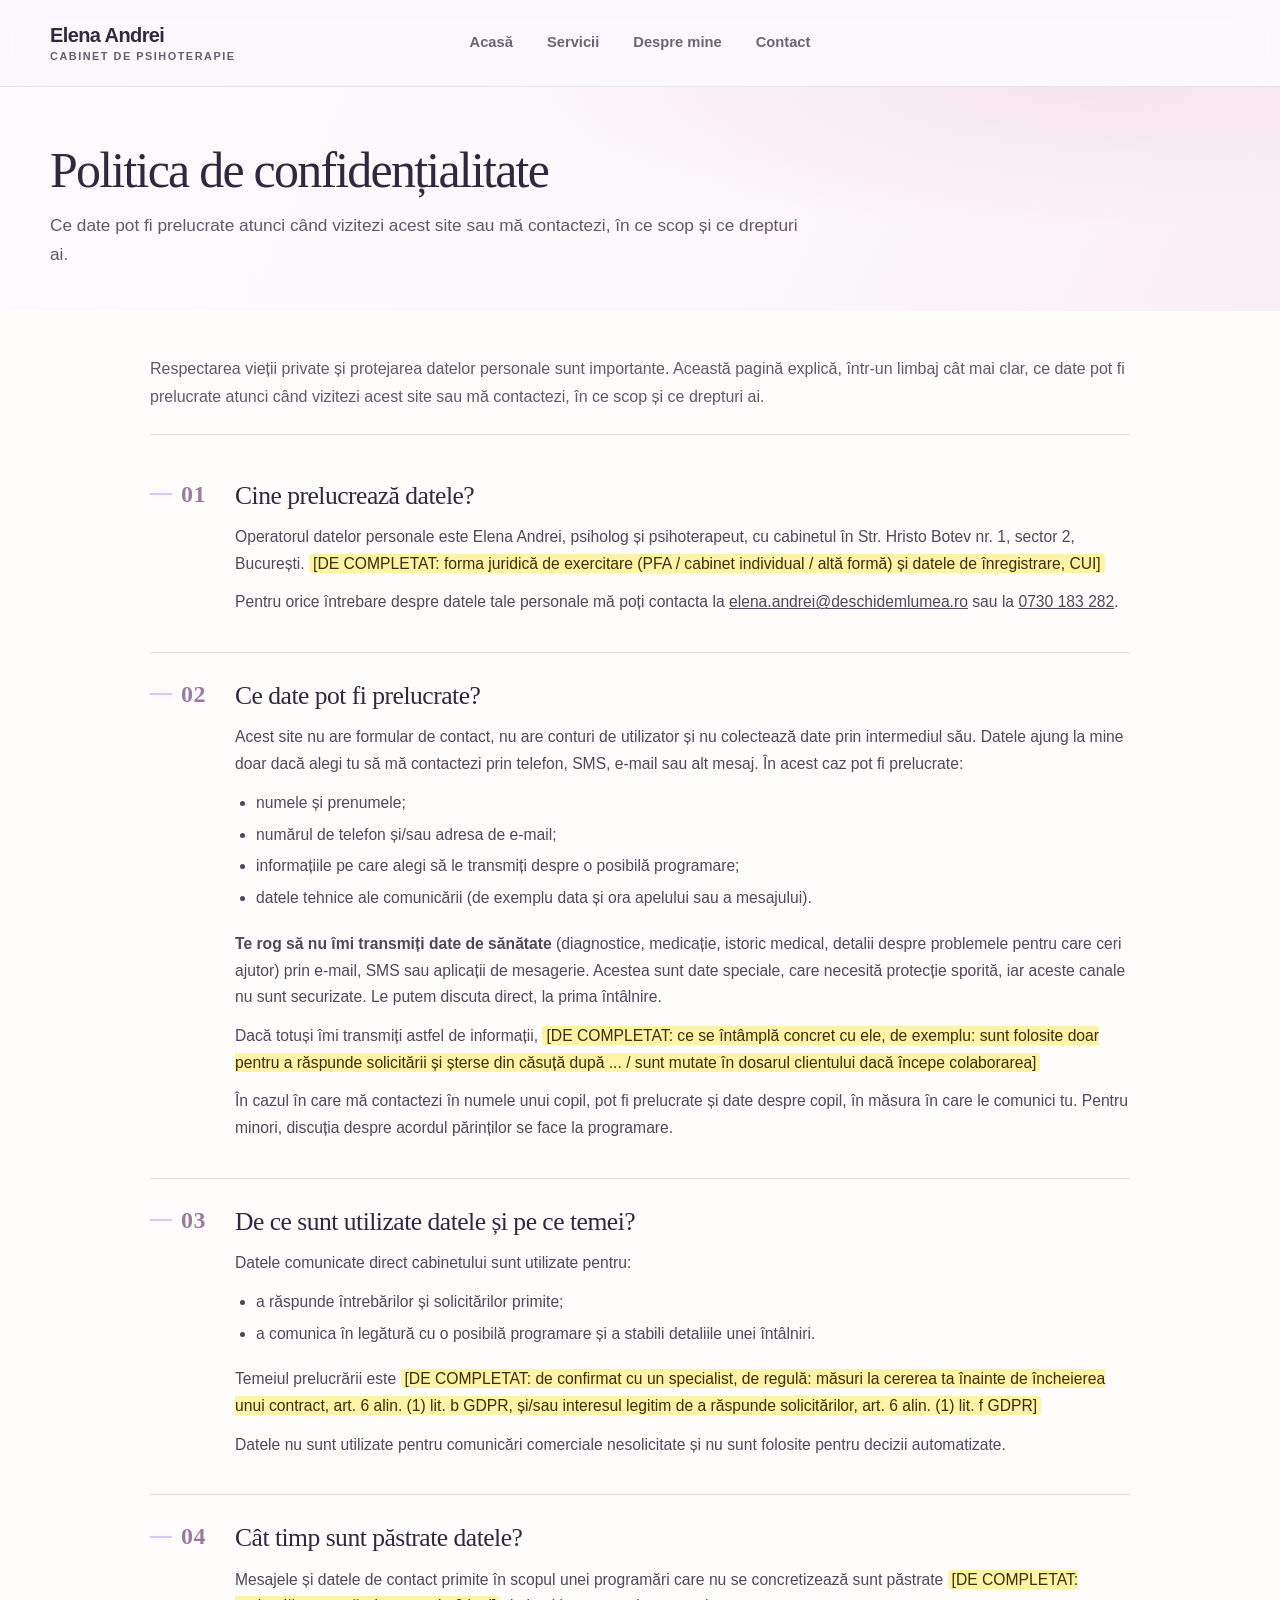
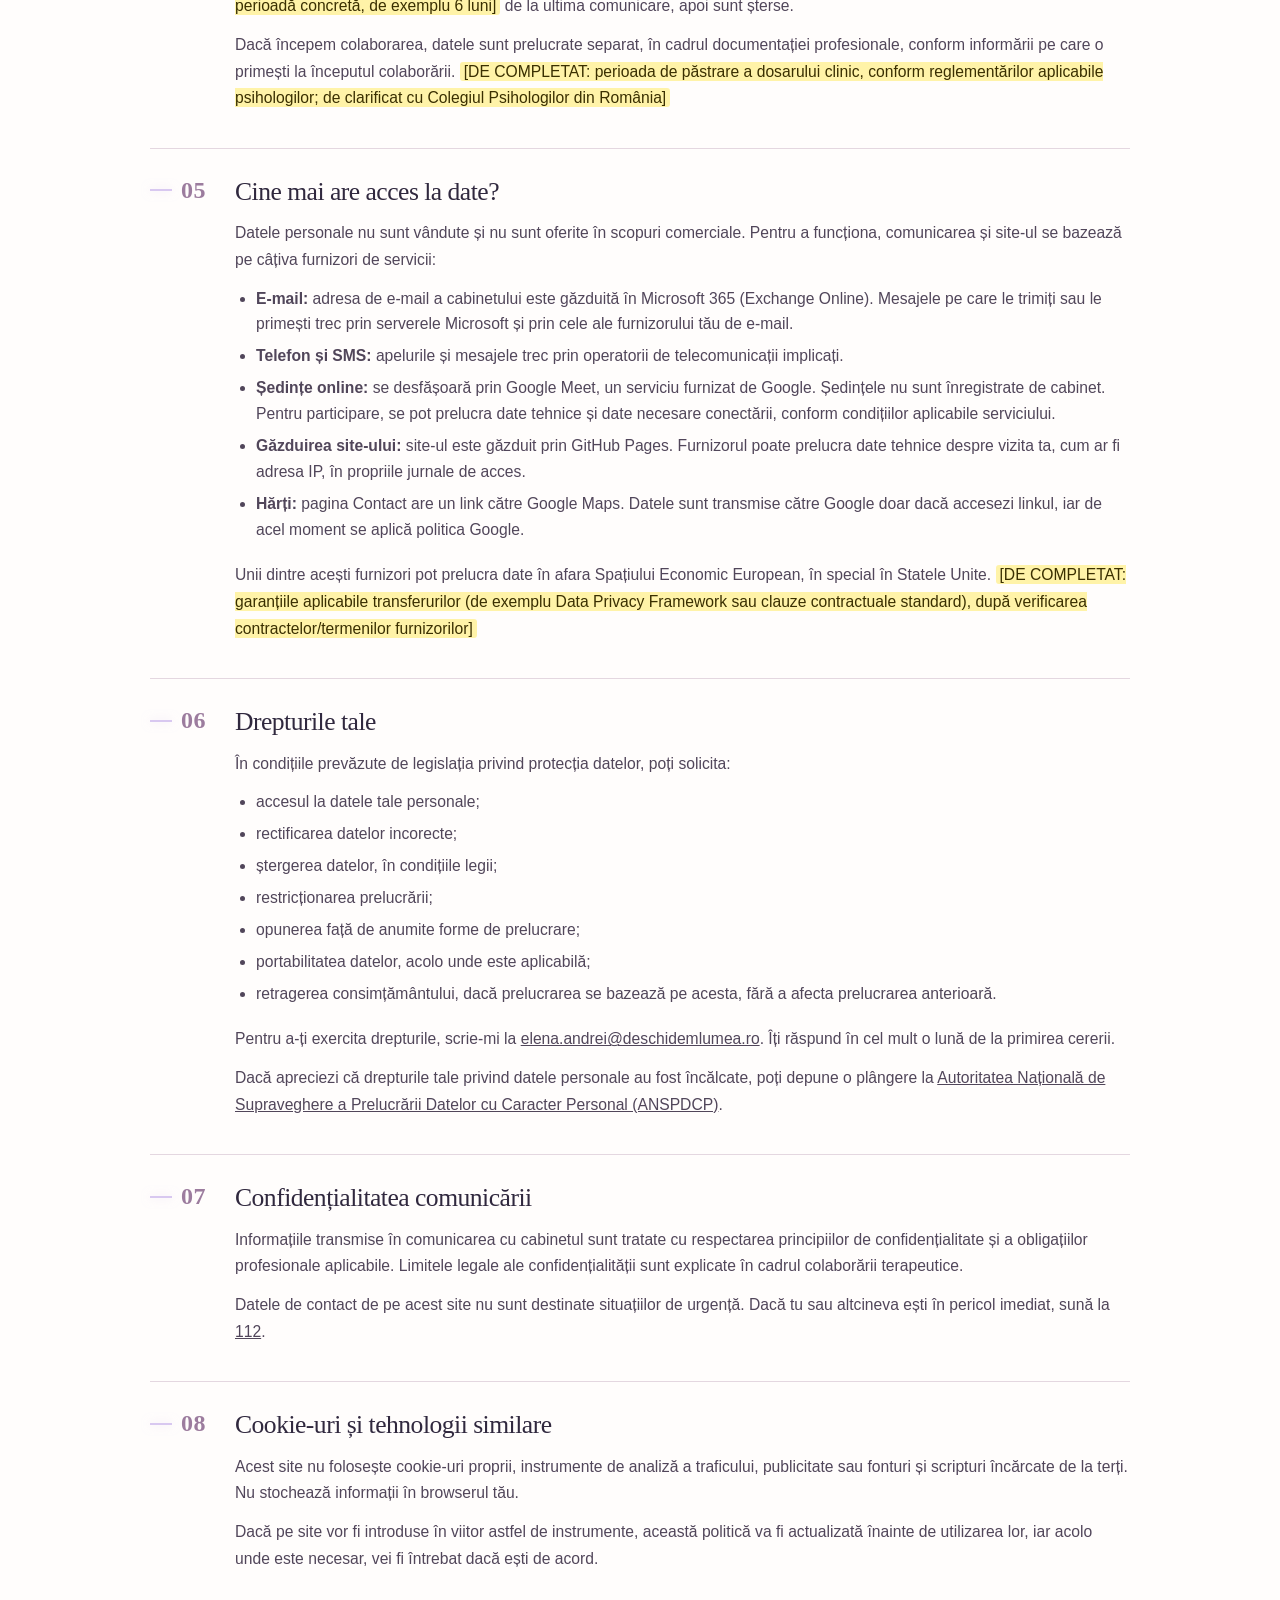
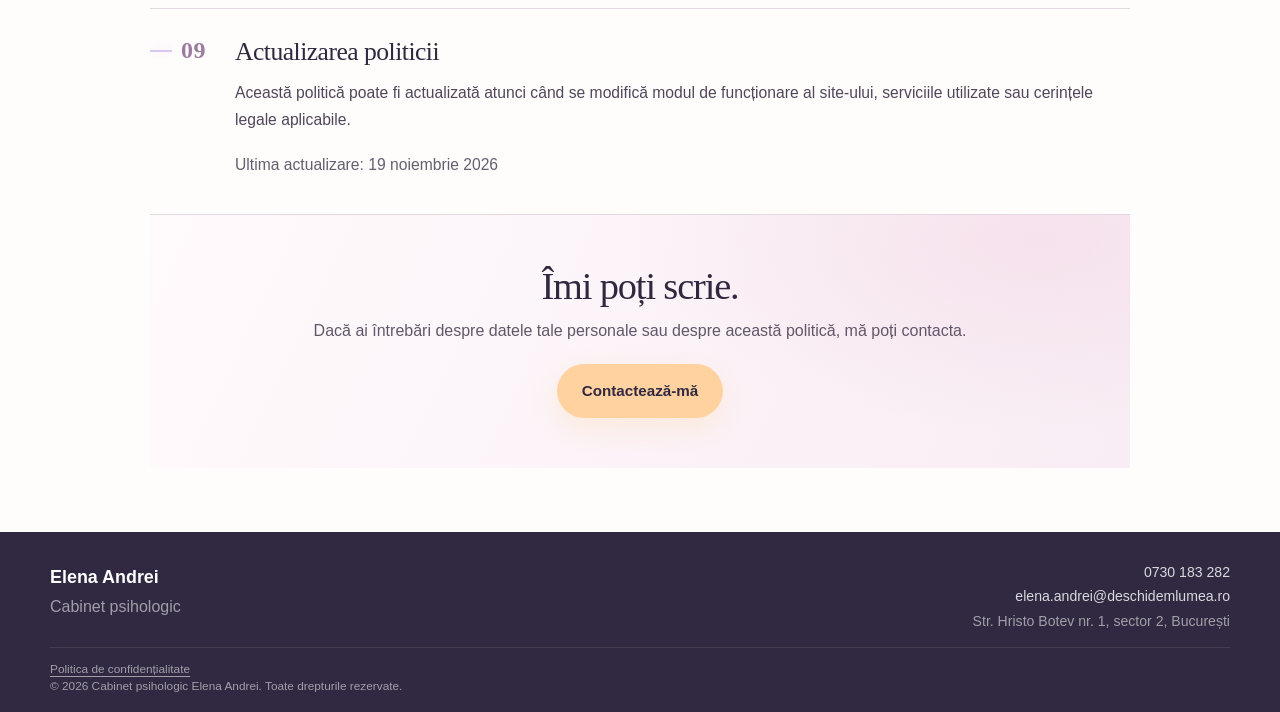
==== commit ef0f449c: "Actualizare v13: Google Meet, GDPR si optimizari finale" ====
--- a/confidentialitate.html
+++ b/confidentialitate.html
@@ -2,25 +2,26 @@
 
 <html lang="ro">
 <head>
-    <meta name="robots" content="noindex, nofollow, noarchive">
 <link href="favicon.svg" rel="icon" type="image/svg+xml"/>
 <meta content="website" property="og:type"/>
 <meta content="ro_RO" property="og:locale"/>
 <meta charset="utf-8"/>
 <meta content="default-src 'self'; base-uri 'self'; object-src 'none'; script-src 'self'; script-src-attr 'none'; style-src 'self'; img-src 'self' data:; font-src 'self'; connect-src 'self'; form-action 'none'; upgrade-insecure-requests" http-equiv="Content-Security-Policy"/>
 <meta content="width=device-width, initial-scale=1.0" name="viewport"/>
+<meta name="referrer" content="strict-origin-when-cross-origin" />
 <meta content="Politica de confidențialitate — Cabinet psihologic Elena Andrei." name="description"/>
 <title>Politica de confidențialitate | Elena Andrei</title>
 <meta content="Politica de confidențialitate | Elena Andrei" property="og:title"/>
 <link href="style.css" rel="stylesheet"/>
 </head>
 <body class="privacy-editorial-page">
+<a class="skip-link" href="#main">Sari la conținut</a>
 <!-- HEADER -->
 <header class="site-header">
 <div class="container header-inner">
 <a aria-label="Cabinet psihologic Elena Andrei - Acasă" class="brand" href="index.html">
 <span class="brand-name">Elena Andrei</span>
-<span class="brand-subtitle">Cabinet psihologic</span>
+<span class="brand-subtitle">Cabinet de psihoterapie</span>
 </a>
 <nav aria-label="Navigație principală" class="site-navigation" id="site-navigation">
 <a href="index.html">Acasă</a>
@@ -39,15 +40,14 @@
 </button>
 </div>
 </header>
-<main>
+<main id="main">
 <!-- PAGE HERO -->
 <section aria-labelledby="privacy-title" class="privacy-editorial-lead">
 <div class="container page-hero-content">
 
 <h1 id="privacy-title">Politica de confidențialitate</h1>
 <p>
-            Informații despre modul în care sunt colectate și utilizate datele
-            transmise prin intermediul acestui site.
+            Ce date pot fi prelucrate atunci când vizitezi acest site sau mă contactezi, în ce scop și ce drepturi ai.
           </p>
 </div>
 </section>
@@ -55,163 +55,95 @@
 <section class="privacy-editorial-main">
 <div class="container legal-content">
 <div class="privacy-editorial-intro">
-<p>
-              Respectarea vieții private și protejarea datelor personale sunt
-              importante. Această pagină explică, într-un limbaj cât mai clar,
-              ce tipuri de date pot fi colectate prin intermediul site-ului și
-              în ce scop sunt utilizate.
-            </p>
+<p>Respectarea vieții private și protejarea datelor personale sunt importante. Această pagină explică, într-un limbaj cât mai clar, ce date pot fi prelucrate atunci când vizitezi acest site sau mă contactezi, în ce scop și ce drepturi ai.</p>
 </div>
 <section aria-labelledby="privacy-01" class="privacy-editorial-section">
 <span class="eyebrow">01</span>
 <h2 id="privacy-01">Cine prelucrează datele?</h2>
-<p>
-              Datele transmise prin intermediul formularului de contact sunt
-              prelucrate de Elena Andrei, în calitate de operator al datelor
-              personale colectate prin intermediul acestui site.
-            </p>
-<p>
-              Pentru orice întrebare referitoare la prelucrarea datelor
-              personale, mă poți contacta folosind datele disponibile pe pagina
-              <a href="contact.html">Contact</a>.
-            </p>
+<p>Operatorul datelor personale este Elena Andrei, psiholog și psihoterapeut, cu cabinetul în Str. Hristo Botev nr. 1, sector 2, București. <mark class="todo-fill">[DE COMPLETAT: forma juridică de exercitare (PFA / cabinet individual / altă formă) și datele de înregistrare, CUI]</mark></p>
+<p>Pentru orice întrebare despre datele tale personale mă poți contacta la <a href="mailto:elena.andrei@deschidemlumea.ro">elena.andrei@deschidemlumea.ro</a> sau la <a href="tel:+40730183282">0730 183 282</a>.</p>
 </section>
 <section aria-labelledby="privacy-02" class="privacy-editorial-section">
 <span class="eyebrow">02</span>
-<h2 id="privacy-02">Ce date pot fi colectate?</h2>
-<p>
-              În funcție de modul în care alegi să mă contactezi, pot fi
-              colectate următoarele date:
-            </p>
+<h2 id="privacy-02">Ce date pot fi prelucrate?</h2>
+<p>Acest site nu are formular de contact, nu are conturi de utilizator și nu colectează date prin intermediul său. Datele ajung la mine doar dacă alegi tu să mă contactezi prin telefon, SMS, e-mail sau alt mesaj. În acest caz pot fi prelucrate:</p>
 <ul>
 <li>numele și prenumele;</li>
-<li>adresa de email;</li>
-<li>numărul de telefon;</li>
-<li>
-                data și intervalul preferat pentru o eventuală programare;
-              </li>
-<li>serviciul selectat dintre cele trei opțiuni predefinite și solicitarea standard asociată acestuia.</li>
+<li>numărul de telefon și/sau adresa de e-mail;</li>
+<li>informațiile pe care alegi să le transmiți despre o posibilă programare;</li>
+<li>datele tehnice ale comunicării (de exemplu data și ora apelului sau a mesajului).</li>
 </ul>
-<p>
-              Formularul nu include un câmp de mesaj liber. Alegerea unui serviciu de psihoterapie poate însă dezvălui informații personale sensibile. Nu introduce date medicale în celelalte câmpuri. Pentru detalii suplimentare, contactează cabinetul direct.
-            </p>
+<p><strong>Te rog să nu îmi transmiți date de sănătate</strong> (diagnostice, medicație, istoric medical, detalii despre problemele pentru care ceri ajutor) prin e-mail, SMS sau aplicații de mesagerie. Acestea sunt date speciale, care necesită protecție sporită, iar aceste canale nu sunt securizate. Le putem discuta direct, la prima întâlnire.</p>
+<p>Dacă totuși îmi transmiți astfel de informații, <mark class="todo-fill">[DE COMPLETAT: ce se întâmplă concret cu ele, de exemplu: sunt folosite doar pentru a răspunde solicitării și șterse din căsuță după ... / sunt mutate în dosarul clientului dacă începe colaborarea]</mark></p>
+<p>În cazul în care mă contactezi în numele unui copil, pot fi prelucrate și date despre copil, în măsura în care le comunici tu. Pentru minori, discuția despre acordul părinților se face la programare.</p>
 </section>
 <section aria-labelledby="privacy-03" class="privacy-editorial-section">
 <span class="eyebrow">03</span>
-<h2 id="privacy-03">De ce sunt utilizate aceste date?</h2>
-<p>Datele furnizate prin formular pot fi utilizate pentru:</p>
+<h2 id="privacy-03">De ce sunt utilizate datele și pe ce temei?</h2>
+<p>Datele comunicate direct cabinetului sunt utilizate pentru:</p>
 <ul>
 <li>a răspunde întrebărilor și solicitărilor primite;</li>
-<li>a comunica în legătură cu o posibilă programare;</li>
-<li>
-                a stabili detaliile unei întâlniri, atunci când este cazul;
-              </li>
-<li>a răspunde solicitărilor privind serviciile oferite.</li>
+<li>a comunica în legătură cu o posibilă programare și a stabili detaliile unei întâlniri.</li>
 </ul>
-<p>
-              Datele nu sunt utilizate pentru transmiterea de comunicări
-              comerciale nesolicitate.
-            </p>
+<p>Temeiul prelucrării este <mark class="todo-fill">[DE COMPLETAT: de confirmat cu un specialist, de regulă: măsuri la cererea ta înainte de încheierea unui contract, art. 6 alin. (1) lit. b GDPR, și/sau interesul legitim de a răspunde solicitărilor, art. 6 alin. (1) lit. f GDPR]</mark></p>
+<p>Datele nu sunt utilizate pentru comunicări comerciale nesolicitate și nu sunt folosite pentru decizii automatizate.</p>
 </section>
 <section aria-labelledby="privacy-04" class="privacy-editorial-section">
 <span class="eyebrow">04</span>
 <h2 id="privacy-04">Cât timp sunt păstrate datele?</h2>
-<p>
-              Datele sunt păstrate atât timp cât este necesar pentru
-              soluționarea solicitării și, atunci când este cazul, pentru
-              îndeplinirea obligațiilor legale aplicabile.
-            </p>
-<p>
-              Datele care nu mai sunt necesare sunt șterse sau eliminate în
-              conformitate cu procedurile aplicabile.
-            </p>
+<p>Mesajele și datele de contact primite în scopul unei programări care nu se concretizează sunt păstrate <mark class="todo-fill">[DE COMPLETAT: perioadă concretă, de exemplu 6 luni]</mark> de la ultima comunicare, apoi sunt șterse.</p>
+<p>Dacă începem colaborarea, datele sunt prelucrate separat, în cadrul documentației profesionale, conform informării pe care o primești la începutul colaborării. <mark class="todo-fill">[DE COMPLETAT: perioada de păstrare a dosarului clinic, conform reglementărilor aplicabile psihologilor; de clarificat cu Colegiul Psihologilor din România]</mark></p>
 </section>
 <section aria-labelledby="privacy-05" class="privacy-editorial-section">
 <span class="eyebrow">05</span>
-<h2 id="privacy-05">Cu cine pot fi partajate datele?</h2>
-<p>
-              Datele personale nu sunt vândute și nu sunt oferite în scopuri
-              comerciale către terți.
-            </p>
-<p>
-              În funcție de modul de funcționare al site-ului, anumite date
-              tehnice sau date transmise prin formular pot fi procesate de
-              furnizori de servicii tehnice necesari funcționării site-ului,
-              precum serviciul de găzduire sau furnizorul utilizat pentru
-              transmiterea formularelor.
-            </p>
-<p>Această versiune este o previzualizare publică găzduită prin GitHub Pages. Formularul de contact este dezactivat și nu transmite mesaje. Serviciul de găzduire poate prelucra date tehnice necesare accesării site-ului, conform propriilor condiții și politici aplicabile.</p></section>
+<h2 id="privacy-05">Cine mai are acces la date?</h2>
+<p>Datele personale nu sunt vândute și nu sunt oferite în scopuri comerciale. Pentru a funcționa, comunicarea și site-ul se bazează pe câțiva furnizori de servicii:</p>
+<ul>
+<li><strong>E-mail:</strong> adresa de e-mail a cabinetului este găzduită în Microsoft 365 (Exchange Online). Mesajele pe care le trimiți sau le primești trec prin serverele Microsoft și prin cele ale furnizorului tău de e-mail.</li>
+<li><strong>Telefon și SMS:</strong> apelurile și mesajele trec prin operatorii de telecomunicații implicați.</li>
+<li><strong>Ședințe online:</strong> se desfășoară prin Google Meet, un serviciu furnizat de Google. Ședințele nu sunt înregistrate de cabinet. Pentru participare, se pot prelucra date tehnice și date necesare conectării, conform condițiilor aplicabile serviciului.</li>
+<li><strong>Găzduirea site-ului:</strong> site-ul este găzduit prin GitHub Pages. Furnizorul poate prelucra date tehnice despre vizita ta, cum ar fi adresa IP, în propriile jurnale de acces.</li>
+<li><strong>Hărți:</strong> pagina Contact are un link către Google Maps. Datele sunt transmise către Google doar dacă accesezi linkul, iar de acel moment se aplică politica Google.</li>
+</ul>
+<p>Unii dintre acești furnizori pot prelucra date în afara Spațiului Economic European, în special în Statele Unite. <mark class="todo-fill">[DE COMPLETAT: garanțiile aplicabile transferurilor (de exemplu Data Privacy Framework sau clauze contractuale standard), după verificarea contractelor/termenilor furnizorilor]</mark></p>
+</section>
 <section aria-labelledby="privacy-06" class="privacy-editorial-section">
 <span class="eyebrow">06</span>
 <h2 id="privacy-06">Drepturile tale</h2>
-<p>
-              În condițiile prevăzute de legislația aplicabilă privind protecția
-              datelor, poți avea dreptul de a solicita:
-            </p>
+<p>În condițiile prevăzute de legislația privind protecția datelor, poți solicita:</p>
 <ul>
-<li>accesul la datele personale;</li>
+<li>accesul la datele tale personale;</li>
 <li>rectificarea datelor incorecte;</li>
 <li>ștergerea datelor, în condițiile legii;</li>
 <li>restricționarea prelucrării;</li>
 <li>opunerea față de anumite forme de prelucrare;</li>
-<li>portabilitatea datelor, acolo unde este aplicabilă.</li>
+<li>portabilitatea datelor, acolo unde este aplicabilă;</li>
+<li>retragerea consimțământului, dacă prelucrarea se bazează pe acesta, fără a afecta prelucrarea anterioară.</li>
 </ul>
-<p>
-              Pentru exercitarea acestor drepturi, mă poți contacta folosind
-              datele de contact disponibile pe site.
-            </p>
-<p>Dacă apreciezi că drepturile tale privind datele personale au fost încălcate, poți depune o plângere la <a href="https://www.dataprotection.ro/" rel="noopener noreferrer">Autoritatea Națională de Supraveghere a Prelucrării Datelor cu Caracter Personal (ANSPDCP)</a>.</p></section>
+<p>Pentru a-ți exercita drepturile, scrie-mi la <a href="mailto:elena.andrei@deschidemlumea.ro">elena.andrei@deschidemlumea.ro</a>. Îți răspund în cel mult o lună de la primirea cererii.</p>
+<p>Dacă apreciezi că drepturile tale privind datele personale au fost încălcate, poți depune o plângere la <a href="https://www.dataprotection.ro/" rel="noopener noreferrer">Autoritatea Națională de Supraveghere a Prelucrării Datelor cu Caracter Personal (ANSPDCP)</a>.</p>
+</section>
 <section aria-labelledby="privacy-07" class="privacy-editorial-section">
 <span class="eyebrow">07</span>
 <h2 id="privacy-07">Confidențialitatea comunicării</h2>
-<p>
-              Informațiile transmise în cadrul comunicării cu cabinetul sunt
-              tratate cu respectarea principiilor de confidențialitate și a
-              obligațiilor profesionale aplicabile.
-            </p>
-<p>
-              Pentru siguranța ta, formularul de contact nu este destinat
-              situațiilor de urgență și nu trebuie utilizat pentru transmiterea
-              unor informații care necesită intervenție imediată.
-            </p>
+<p>Informațiile transmise în comunicarea cu cabinetul sunt tratate cu respectarea principiilor de confidențialitate și a obligațiilor profesionale aplicabile. Limitele legale ale confidențialității sunt explicate în cadrul colaborării terapeutice.</p>
+<p>Datele de contact de pe acest site nu sunt destinate situațiilor de urgență. Dacă tu sau altcineva ești în pericol imediat, sună la <a href="tel:112">112</a>.</p>
 </section>
 <section aria-labelledby="privacy-08" class="privacy-editorial-section">
 <span class="eyebrow">08</span>
-<h2 id="privacy-08">Cookie-uri și servicii externe</h2>
-<p>
-              Acest site poate utiliza servicii externe necesare pentru
-              funcționarea anumitor elemente, cum ar fi hărți sau servicii de
-              transmitere a formularelor.
-            </p>
-<p>
-              Atunci când astfel de servicii sunt utilizate, acestea pot
-              prelucra anumite informații tehnice în conformitate cu propriile
-              politici de confidențialitate și cookie-uri.
-            </p>
-<p>
-              În cazul în care pe site vor fi introduse instrumente de analiză,
-              publicitate sau alte tehnologii care utilizează cookie-uri
-              neesențiale, această politică va fi actualizată corespunzător.
-            </p>
+<h2 id="privacy-08">Cookie-uri și tehnologii similare</h2>
+<p>Acest site nu folosește cookie-uri proprii, instrumente de analiză a traficului, publicitate sau fonturi și scripturi încărcate de la terți. Nu stochează informații în browserul tău.</p>
+<p>Dacă pe site vor fi introduse în viitor astfel de instrumente, această politică va fi actualizată înainte de utilizarea lor, iar acolo unde este necesar, vei fi întrebat dacă ești de acord.</p>
 </section>
 <section aria-labelledby="privacy-09" class="privacy-editorial-section">
 <span class="eyebrow">09</span>
 <h2 id="privacy-09">Actualizarea politicii</h2>
-<p>
-              Această politică poate fi actualizată atunci când se modifică
-              modul de funcționare al site-ului, serviciile utilizate sau
-              cerințele legale aplicabile.
-            </p>
-<p class="legal-updated">Ultima actualizare: 14 noiembrie 2026</p>
+<p>Această politică poate fi actualizată atunci când se modifică modul de funcționare al site-ului, serviciile utilizate sau cerințele legale aplicabile.</p>
+<p class="legal-updated">Ultima actualizare: 19 noiembrie 2026</p>
 </section>
-<!-- CONTACT CTA -->
 <div class="privacy-editorial-contact">
-
 <h2>Îmi poți scrie.</h2>
-<p>
-              Dacă ai întrebări despre datele tale personale sau despre această
-              politică, mă poți contacta.
-            </p>
+<p>Dacă ai întrebări despre datele tale personale sau despre această politică, mă poți contacta.</p>
 <a class="btn btn-primary" href="contact.html"> Contactează-mă </a>
 </div>
 </div>
@@ -229,9 +161,10 @@
 <a href="mailto:elena.andrei@deschidemlumea.ro">
             elena.andrei@deschidemlumea.ro
           </a>
-<span> Hristo Botev nr. 1, etaj 6, camera 606 </span>
+<span> Str. Hristo Botev nr. 1, sector 2, București </span>
 </div>
 <div class="footer-bottom">
+<p class="footer-legal"><a href="confidentialitate.html">Politica de confidențialitate</a></p>
 <p>
             © 2026 Cabinet psihologic Elena Andrei. Toate drepturile
             rezervate.
@@ -242,6 +175,3 @@
 <script src="script.js"></script>
 </body>
 </html>
-
-
-
--- a/style.css
+++ b/style.css
@@ -4707,3 +4707,93 @@
     scroll-margin-top: 112px;
   }
 }
+
+/* Elena v12: contact direct, fără formular */
+.contact-editorial-page .contact-direct-list {display:grid;gap:12px;max-width:660px;}
+.contact-editorial-page .contact-direct-list .contact-item {min-width:0;}
+.contact-editorial-page .contact-direct-list .contact-item strong {overflow-wrap:anywhere;}
+.contact-editorial-page .contact-next-steps {margin:18px 0 0;padding-left:1.35rem;display:grid;gap:16px;line-height:1.65;color:#62576a;}
+.contact-editorial-page .contact-next-steps li {padding-left:4px;}
+.contact-editorial-page .contact-form-wrapper>.contact-editorial-aside-note {margin-top:22px;max-width:660px;}
+
+/* Elena v12 – Etapa 2: pagina Despre mine simplificată */
+.about-editorial-page .about-editorial-lead{padding:clamp(36px,4.5vw,60px) 0}
+.about-editorial-page .about-editorial-section{padding:clamp(34px,4vw,56px) 0}
+.about-intro-copy{max-width:790px;margin-top:20px}
+.about-intro-copy p,.about-approach-copy p{font-size:1rem;line-height:1.78;color:#62576a;margin:0 0 15px}
+.about-approach-layout{display:grid;grid-template-columns:minmax(0,.9fr) minmax(0,1.1fr);gap:clamp(24px,5vw,70px);align-items:start}
+.about-approach .about-editorial-heading{margin-bottom:0}
+.about-milestones{display:grid;grid-template-columns:repeat(3,minmax(0,1fr));gap:20px}
+.about-milestones article{padding:22px 22px 18px;border:1px solid #eadfe8;border-radius:16px;background:#fffdfc}
+.about-milestones strong{font-family:Georgia,serif;font-size:1.5rem;color:#896b8e;font-weight:500}
+.about-milestones h3{font-family:Georgia,serif;font-size:1.2rem;font-weight:500;color:#30283e;margin:12px 0 8px}
+.about-milestones p{color:#62576a;font-size:.95rem;line-height:1.65;margin:0}
+@media(max-width:780px){.about-approach-layout{grid-template-columns:1fr;gap:14px}.about-milestones{grid-template-columns:1fr}.about-milestones article{padding:18px}}
+
+
+/* =========================================================
+   v13 — accesibilitate, avertismente contact, marcaje de completat
+   ========================================================= */
+.skip-link {
+  position: absolute;
+  left: 12px;
+  top: -64px;
+  z-index: 1000;
+  padding: 10px 16px;
+  background: var(--color-primary-deep);
+  color: #fff;
+  border-radius: 8px;
+  font-size: 0.95rem;
+  text-decoration: none;
+}
+.skip-link:focus,
+.skip-link:focus-visible {
+  top: 12px;
+  outline: 3px solid var(--accent);
+  outline-offset: 2px;
+}
+
+.footer-legal {
+  margin: 0 0 6px;
+  font-size: 0.78rem;
+}
+.footer-legal a {
+  color: inherit;
+  text-decoration: underline;
+  text-underline-offset: 3px;
+}
+
+.contact-editorial-page .contact-notice {
+  margin: 26px 0 0;
+  max-width: 660px;
+  padding: 18px 22px;
+  background: #f7f1f6;
+  border-left: 4px solid var(--color-primary);
+  border-radius: 0 10px 10px 0;
+}
+.contact-editorial-page .contact-notice h3 {
+  margin: 0 0 8px;
+  font-size: 1.02rem;
+  color: var(--color-primary-deep);
+}
+.contact-editorial-page .contact-notice p {
+  margin: 0 0 8px;
+  font-size: 0.93rem;
+  line-height: 1.65;
+  color: var(--color-text);
+}
+.contact-editorial-page .contact-notice p:last-child { margin-bottom: 0; }
+.contact-editorial-page .contact-notice a { text-decoration: underline; text-underline-offset: 3px; }
+
+.contact-editorial-page .contact-urgent { margin-top: 20px; }
+.contact-editorial-page .contact-urgent h2 { font-size: 1.15rem; }
+.contact-editorial-page .contact-urgent p { margin: 8px 0 0; font-size: 0.93rem; line-height: 1.65; }
+.contact-editorial-page .contact-urgent a { text-decoration: underline; text-underline-offset: 3px; }
+
+/* Marcaj temporar pentru text de completat; trebuie să dispară înainte de publicare */
+.todo-fill {
+  background: #fff3a8;
+  color: #3a2f00;
+  padding: 1px 4px;
+  border-radius: 3px;
+}
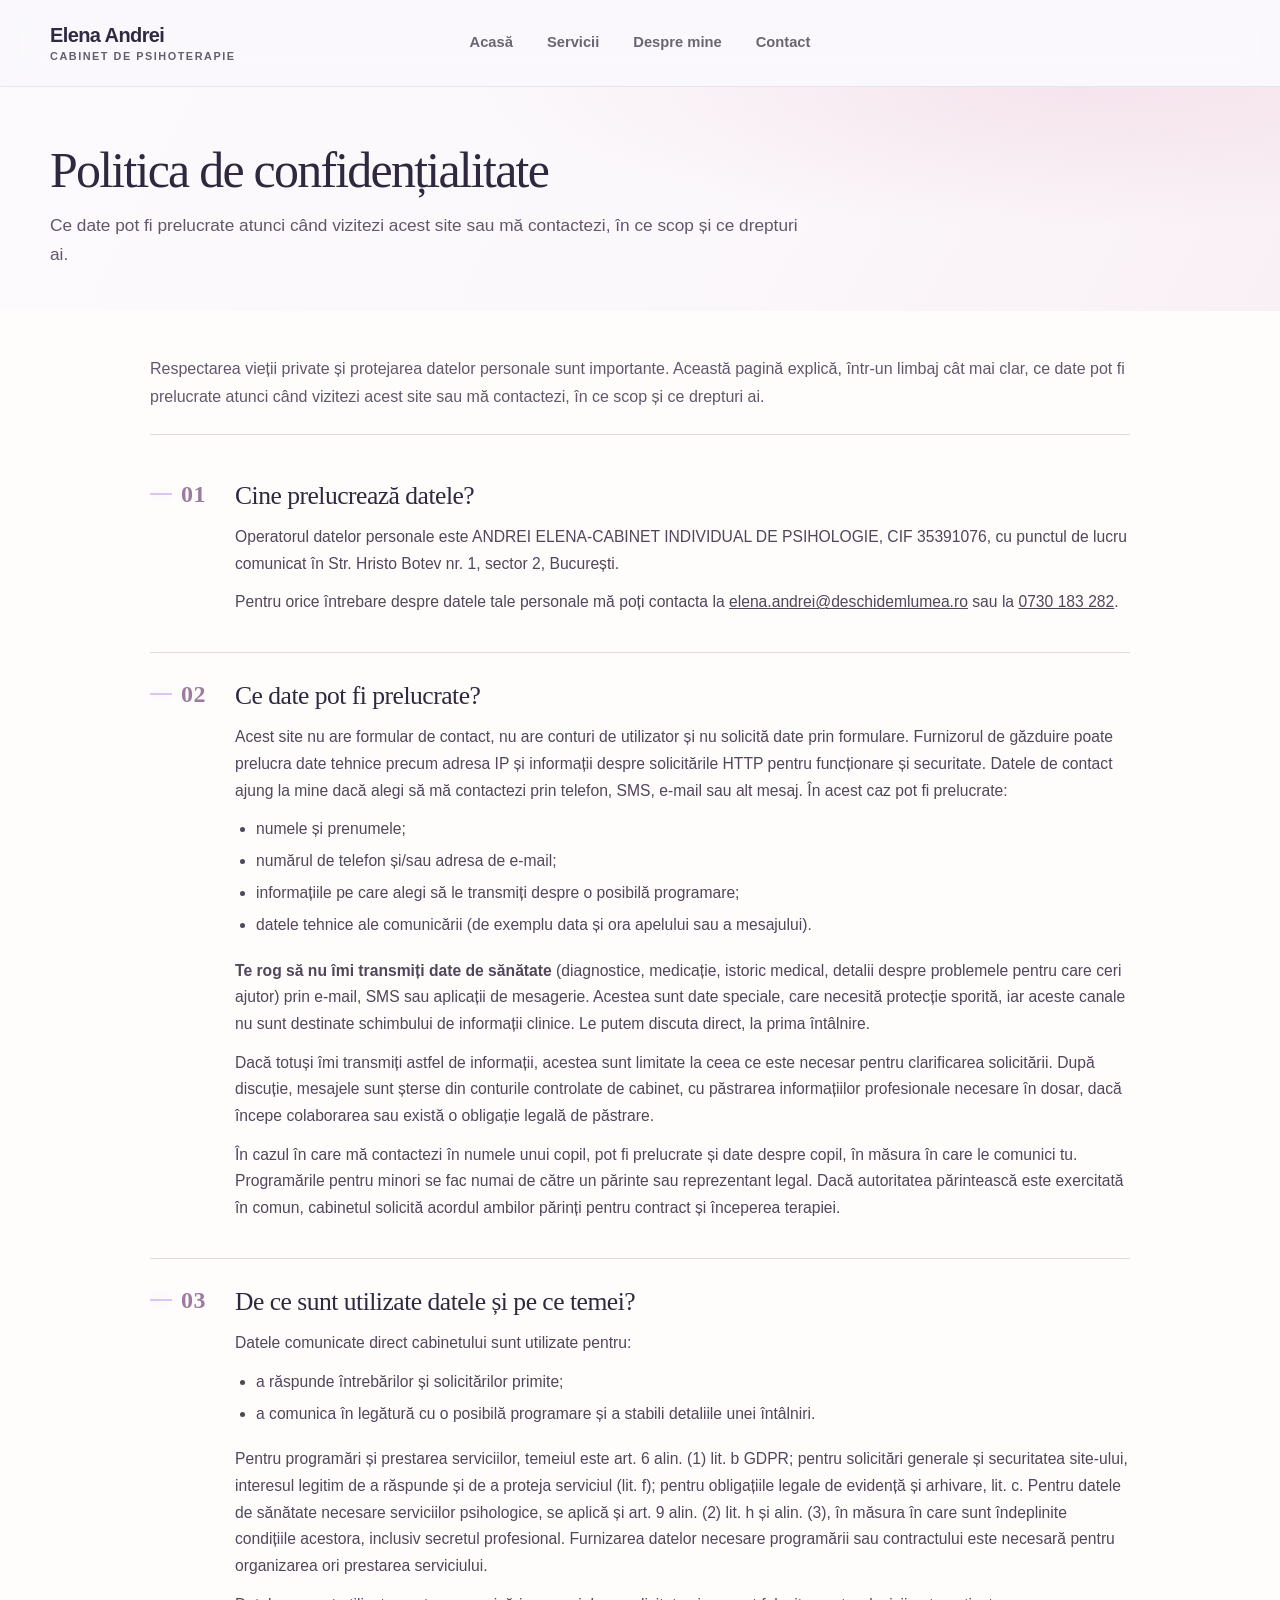
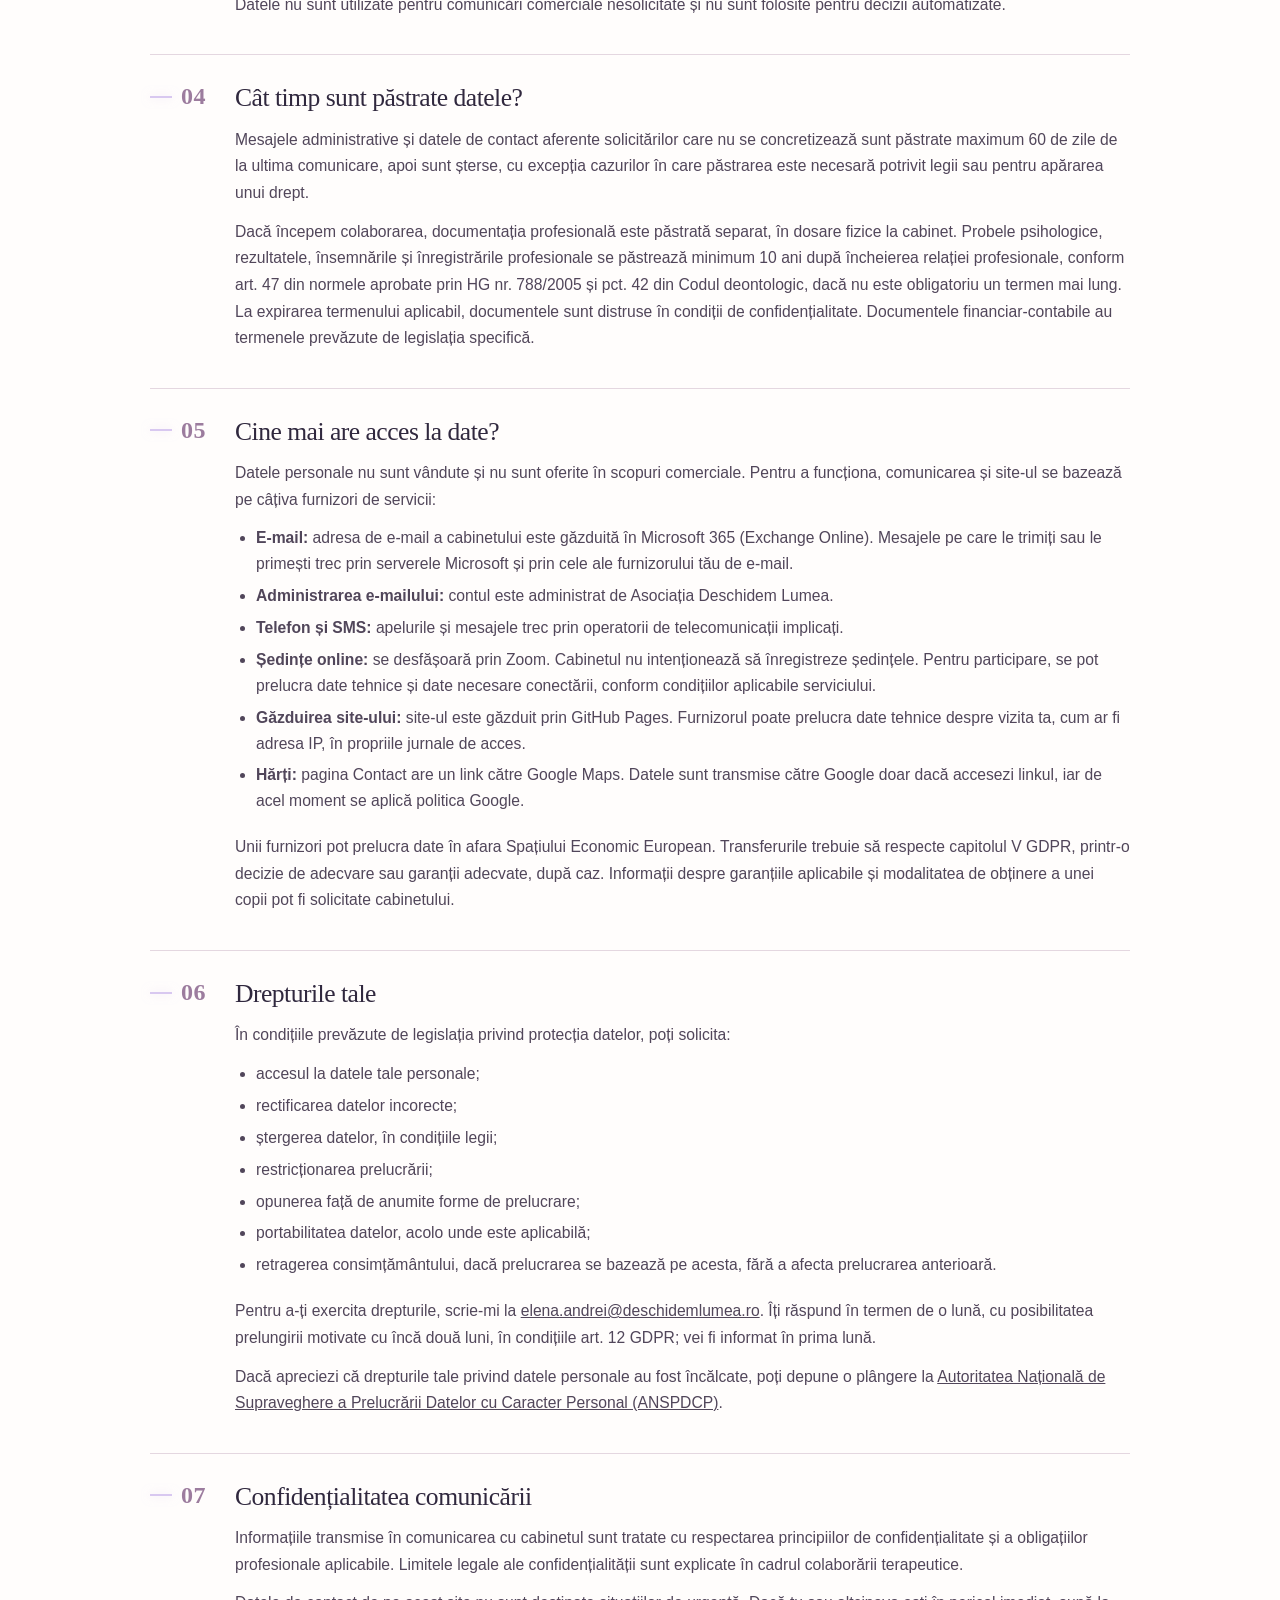
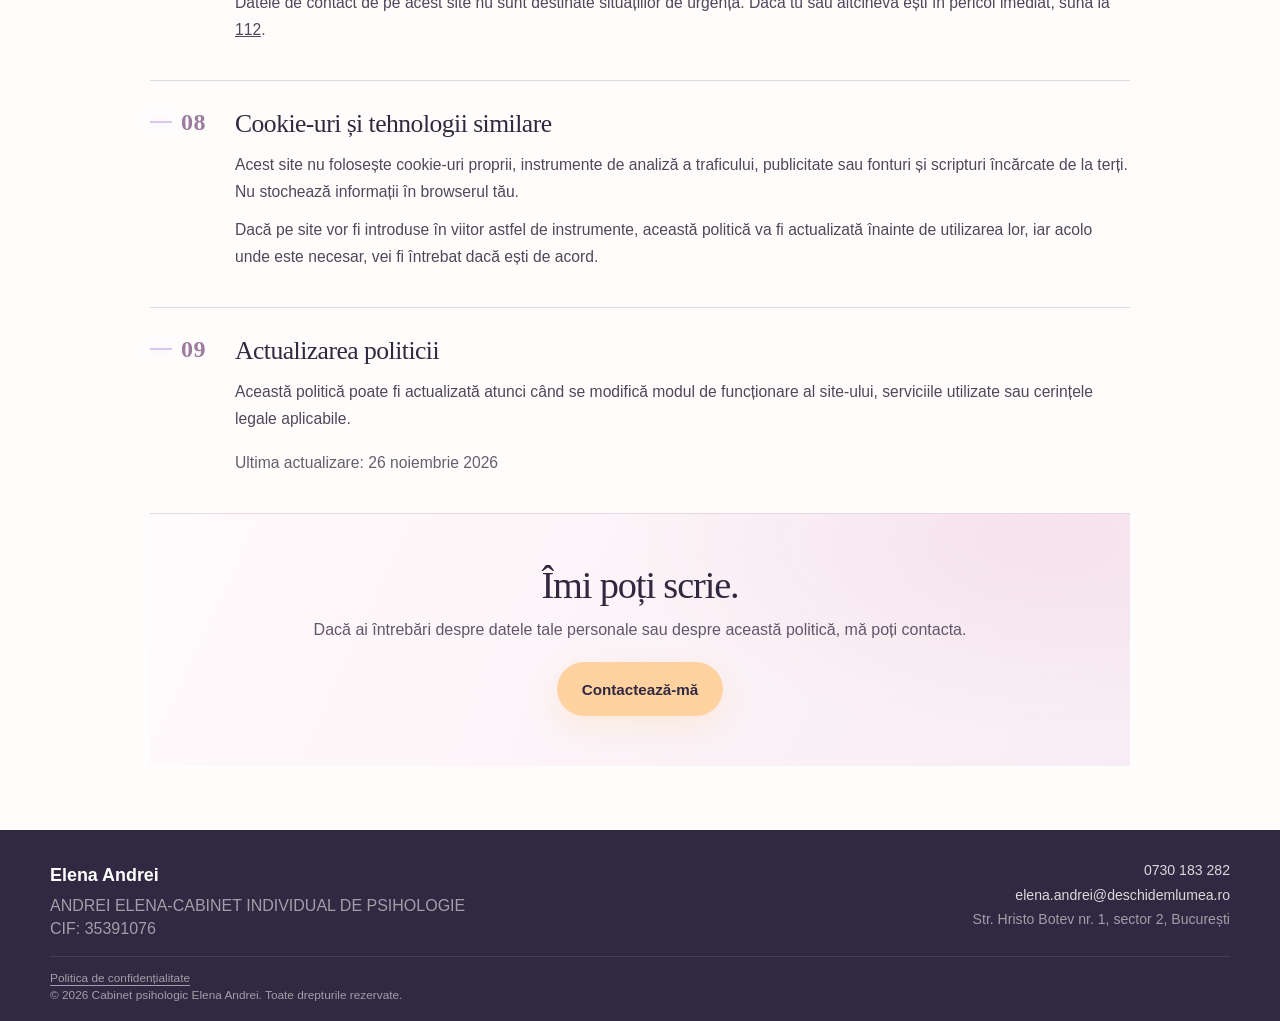
==== commit e610ce93: "Actualizare v14: Zoom, GDPR, FAQ si optimizari tehnice" ====
--- a/confidentialitate.html
+++ b/confidentialitate.html
@@ -60,22 +60,22 @@
 <section aria-labelledby="privacy-01" class="privacy-editorial-section">
 <span class="eyebrow">01</span>
 <h2 id="privacy-01">Cine prelucrează datele?</h2>
-<p>Operatorul datelor personale este Elena Andrei, psiholog și psihoterapeut, cu cabinetul în Str. Hristo Botev nr. 1, sector 2, București. <mark class="todo-fill">[DE COMPLETAT: forma juridică de exercitare (PFA / cabinet individual / altă formă) și datele de înregistrare, CUI]</mark></p>
+<p>Operatorul datelor personale este ANDREI ELENA-CABINET INDIVIDUAL DE PSIHOLOGIE, CIF 35391076, cu punctul de lucru comunicat în Str. Hristo Botev nr. 1, sector 2, București.</p>
 <p>Pentru orice întrebare despre datele tale personale mă poți contacta la <a href="mailto:elena.andrei@deschidemlumea.ro">elena.andrei@deschidemlumea.ro</a> sau la <a href="tel:+40730183282">0730 183 282</a>.</p>
 </section>
 <section aria-labelledby="privacy-02" class="privacy-editorial-section">
 <span class="eyebrow">02</span>
 <h2 id="privacy-02">Ce date pot fi prelucrate?</h2>
-<p>Acest site nu are formular de contact, nu are conturi de utilizator și nu colectează date prin intermediul său. Datele ajung la mine doar dacă alegi tu să mă contactezi prin telefon, SMS, e-mail sau alt mesaj. În acest caz pot fi prelucrate:</p>
+<p>Acest site nu are formular de contact, nu are conturi de utilizator și nu solicită date prin formulare. Furnizorul de găzduire poate prelucra date tehnice precum adresa IP și informații despre solicitările HTTP pentru funcționare și securitate. Datele de contact ajung la mine dacă alegi să mă contactezi prin telefon, SMS, e-mail sau alt mesaj. În acest caz pot fi prelucrate:</p>
 <ul>
 <li>numele și prenumele;</li>
 <li>numărul de telefon și/sau adresa de e-mail;</li>
 <li>informațiile pe care alegi să le transmiți despre o posibilă programare;</li>
 <li>datele tehnice ale comunicării (de exemplu data și ora apelului sau a mesajului).</li>
 </ul>
-<p><strong>Te rog să nu îmi transmiți date de sănătate</strong> (diagnostice, medicație, istoric medical, detalii despre problemele pentru care ceri ajutor) prin e-mail, SMS sau aplicații de mesagerie. Acestea sunt date speciale, care necesită protecție sporită, iar aceste canale nu sunt securizate. Le putem discuta direct, la prima întâlnire.</p>
-<p>Dacă totuși îmi transmiți astfel de informații, <mark class="todo-fill">[DE COMPLETAT: ce se întâmplă concret cu ele, de exemplu: sunt folosite doar pentru a răspunde solicitării și șterse din căsuță după ... / sunt mutate în dosarul clientului dacă începe colaborarea]</mark></p>
-<p>În cazul în care mă contactezi în numele unui copil, pot fi prelucrate și date despre copil, în măsura în care le comunici tu. Pentru minori, discuția despre acordul părinților se face la programare.</p>
+<p><strong>Te rog să nu îmi transmiți date de sănătate</strong> (diagnostice, medicație, istoric medical, detalii despre problemele pentru care ceri ajutor) prin e-mail, SMS sau aplicații de mesagerie. Acestea sunt date speciale, care necesită protecție sporită, iar aceste canale nu sunt destinate schimbului de informații clinice. Le putem discuta direct, la prima întâlnire.</p>
+<p>Dacă totuși îmi transmiți astfel de informații, acestea sunt limitate la ceea ce este necesar pentru clarificarea solicitării. După discuție, mesajele sunt șterse din conturile controlate de cabinet, cu păstrarea informațiilor profesionale necesare în dosar, dacă începe colaborarea sau există o obligație legală de păstrare.</p>
+<p>În cazul în care mă contactezi în numele unui copil, pot fi prelucrate și date despre copil, în măsura în care le comunici tu. Programările pentru minori se fac numai de către un părinte sau reprezentant legal. Dacă autoritatea părintească este exercitată în comun, cabinetul solicită acordul ambilor părinți pentru contract și începerea terapiei.</p>
 </section>
 <section aria-labelledby="privacy-03" class="privacy-editorial-section">
 <span class="eyebrow">03</span>
@@ -85,14 +85,14 @@
 <li>a răspunde întrebărilor și solicitărilor primite;</li>
 <li>a comunica în legătură cu o posibilă programare și a stabili detaliile unei întâlniri.</li>
 </ul>
-<p>Temeiul prelucrării este <mark class="todo-fill">[DE COMPLETAT: de confirmat cu un specialist, de regulă: măsuri la cererea ta înainte de încheierea unui contract, art. 6 alin. (1) lit. b GDPR, și/sau interesul legitim de a răspunde solicitărilor, art. 6 alin. (1) lit. f GDPR]</mark></p>
+<p>Pentru programări și prestarea serviciilor, temeiul este art. 6 alin. (1) lit. b GDPR; pentru solicitări generale și securitatea site-ului, interesul legitim de a răspunde și de a proteja serviciul (lit. f); pentru obligațiile legale de evidență și arhivare, lit. c. Pentru datele de sănătate necesare serviciilor psihologice, se aplică și art. 9 alin. (2) lit. h și alin. (3), în măsura în care sunt îndeplinite condițiile acestora, inclusiv secretul profesional. Furnizarea datelor necesare programării sau contractului este necesară pentru organizarea ori prestarea serviciului.</p>
 <p>Datele nu sunt utilizate pentru comunicări comerciale nesolicitate și nu sunt folosite pentru decizii automatizate.</p>
 </section>
 <section aria-labelledby="privacy-04" class="privacy-editorial-section">
 <span class="eyebrow">04</span>
 <h2 id="privacy-04">Cât timp sunt păstrate datele?</h2>
-<p>Mesajele și datele de contact primite în scopul unei programări care nu se concretizează sunt păstrate <mark class="todo-fill">[DE COMPLETAT: perioadă concretă, de exemplu 6 luni]</mark> de la ultima comunicare, apoi sunt șterse.</p>
-<p>Dacă începem colaborarea, datele sunt prelucrate separat, în cadrul documentației profesionale, conform informării pe care o primești la începutul colaborării. <mark class="todo-fill">[DE COMPLETAT: perioada de păstrare a dosarului clinic, conform reglementărilor aplicabile psihologilor; de clarificat cu Colegiul Psihologilor din România]</mark></p>
+<p>Mesajele administrative și datele de contact aferente solicitărilor care nu se concretizează sunt păstrate maximum 60 de zile de la ultima comunicare, apoi sunt șterse, cu excepția cazurilor în care păstrarea este necesară potrivit legii sau pentru apărarea unui drept.</p>
+<p>Dacă începem colaborarea, documentația profesională este păstrată separat, în dosare fizice la cabinet. Probele psihologice, rezultatele, însemnările și înregistrările profesionale se păstrează minimum 10 ani după încheierea relației profesionale, conform art. 47 din normele aprobate prin HG nr. 788/2005 și pct. 42 din Codul deontologic, dacă nu este obligatoriu un termen mai lung. La expirarea termenului aplicabil, documentele sunt distruse în condiții de confidențialitate. Documentele financiar-contabile au termenele prevăzute de legislația specifică.</p>
 </section>
 <section aria-labelledby="privacy-05" class="privacy-editorial-section">
 <span class="eyebrow">05</span>
@@ -100,12 +100,13 @@
 <p>Datele personale nu sunt vândute și nu sunt oferite în scopuri comerciale. Pentru a funcționa, comunicarea și site-ul se bazează pe câțiva furnizori de servicii:</p>
 <ul>
 <li><strong>E-mail:</strong> adresa de e-mail a cabinetului este găzduită în Microsoft 365 (Exchange Online). Mesajele pe care le trimiți sau le primești trec prin serverele Microsoft și prin cele ale furnizorului tău de e-mail.</li>
+<li><strong>Administrarea e-mailului:</strong> contul este administrat de Asociația Deschidem Lumea.</li>
 <li><strong>Telefon și SMS:</strong> apelurile și mesajele trec prin operatorii de telecomunicații implicați.</li>
-<li><strong>Ședințe online:</strong> se desfășoară prin Google Meet, un serviciu furnizat de Google. Ședințele nu sunt înregistrate de cabinet. Pentru participare, se pot prelucra date tehnice și date necesare conectării, conform condițiilor aplicabile serviciului.</li>
+<li><strong>Ședințe online:</strong> se desfășoară prin Zoom. Cabinetul nu intenționează să înregistreze ședințele. Pentru participare, se pot prelucra date tehnice și date necesare conectării, conform condițiilor aplicabile serviciului.</li>
 <li><strong>Găzduirea site-ului:</strong> site-ul este găzduit prin GitHub Pages. Furnizorul poate prelucra date tehnice despre vizita ta, cum ar fi adresa IP, în propriile jurnale de acces.</li>
 <li><strong>Hărți:</strong> pagina Contact are un link către Google Maps. Datele sunt transmise către Google doar dacă accesezi linkul, iar de acel moment se aplică politica Google.</li>
 </ul>
-<p>Unii dintre acești furnizori pot prelucra date în afara Spațiului Economic European, în special în Statele Unite. <mark class="todo-fill">[DE COMPLETAT: garanțiile aplicabile transferurilor (de exemplu Data Privacy Framework sau clauze contractuale standard), după verificarea contractelor/termenilor furnizorilor]</mark></p>
+<p>Unii furnizori pot prelucra date în afara Spațiului Economic European. Transferurile trebuie să respecte capitolul V GDPR, printr-o decizie de adecvare sau garanții adecvate, după caz. Informații despre garanțiile aplicabile și modalitatea de obținere a unei copii pot fi solicitate cabinetului.</p>
 </section>
 <section aria-labelledby="privacy-06" class="privacy-editorial-section">
 <span class="eyebrow">06</span>
@@ -120,7 +121,7 @@
 <li>portabilitatea datelor, acolo unde este aplicabilă;</li>
 <li>retragerea consimțământului, dacă prelucrarea se bazează pe acesta, fără a afecta prelucrarea anterioară.</li>
 </ul>
-<p>Pentru a-ți exercita drepturile, scrie-mi la <a href="mailto:elena.andrei@deschidemlumea.ro">elena.andrei@deschidemlumea.ro</a>. Îți răspund în cel mult o lună de la primirea cererii.</p>
+<p>Pentru a-ți exercita drepturile, scrie-mi la <a href="mailto:elena.andrei@deschidemlumea.ro">elena.andrei@deschidemlumea.ro</a>. Îți răspund în termen de o lună, cu posibilitatea prelungirii motivate cu încă două luni, în condițiile art. 12 GDPR; vei fi informat în prima lună.</p>
 <p>Dacă apreciezi că drepturile tale privind datele personale au fost încălcate, poți depune o plângere la <a href="https://www.dataprotection.ro/" rel="noopener noreferrer">Autoritatea Națională de Supraveghere a Prelucrării Datelor cu Caracter Personal (ANSPDCP)</a>.</p>
 </section>
 <section aria-labelledby="privacy-07" class="privacy-editorial-section">
@@ -139,7 +140,7 @@
 <span class="eyebrow">09</span>
 <h2 id="privacy-09">Actualizarea politicii</h2>
 <p>Această politică poate fi actualizată atunci când se modifică modul de funcționare al site-ului, serviciile utilizate sau cerințele legale aplicabile.</p>
-<p class="legal-updated">Ultima actualizare: 19 noiembrie 2026</p>
+<p class="legal-updated">Ultima actualizare: 26 noiembrie 2026</p>
 </section>
 <div class="privacy-editorial-contact">
 <h2>Îmi poți scrie.</h2>
@@ -151,27 +152,32 @@
 </main>
 <!-- FOOTER -->
 <footer class="site-footer">
-<div class="container footer-inner">
-<div>
-<a class="footer-brand" href="index.html"> Elena Andrei </a>
-<p>Cabinet psihologic</p>
-</div>
-<div class="footer-contact">
-<a href="tel:+40730183282"> 0730 183 282 </a>
-<a href="mailto:elena.andrei@deschidemlumea.ro">
+      <div class="container footer-inner">
+        <div>
+          <a href="index.html" class="footer-brand"> Elena Andrei </a>
+
+          <p>ANDREI ELENA-CABINET INDIVIDUAL DE PSIHOLOGIE<br />CIF: 35391076</p>
+        </div>
+
+        <div class="footer-contact">
+          <a href="tel:+40730183282"> 0730 183 282 </a>
+
+          <a href="mailto:elena.andrei@deschidemlumea.ro">
             elena.andrei@deschidemlumea.ro
           </a>
-<span> Str. Hristo Botev nr. 1, sector 2, București </span>
-</div>
-<div class="footer-bottom">
+
+          <span> Str. Hristo Botev nr. 1, sector 2, București </span>
+        </div>
+
+        <div class="footer-bottom">
 <p class="footer-legal"><a href="confidentialitate.html">Politica de confidențialitate</a></p>
-<p>
-            © 2026 Cabinet psihologic Elena Andrei. Toate drepturile
+          <p>
+            &copy; 2026 Cabinet psihologic Elena Andrei. Toate drepturile
             rezervate.
           </p>
-</div>
-</div>
-</footer>
+        </div>
+      </div>
+    </footer>
 <script src="script.js"></script>
 </body>
 </html>
--- a/style.css
+++ b/style.css
@@ -4797,3 +4797,11 @@
   padding: 1px 4px;
   border-radius: 3px;
 }
+
+/* v14: răspunsuri FAQ extinse, fără modificarea designului general */
+.faq-answer { margin: 0 46px 27px 0; color: #61596a; font-size: 1rem; line-height: 1.8; overflow-wrap: anywhere; }
+.faq-answer p { margin: 0 0 14px; }
+.faq-answer ul { list-style: disc; padding-inline-start: 1.4em; margin: 0 0 14px; }
+.faq-answer li + li { margin-top: 8px; }
+.faq-answer > :last-child { margin-bottom: 0; }
+@media (max-width: 600px) { .faq-answer { margin-right: 0; } }
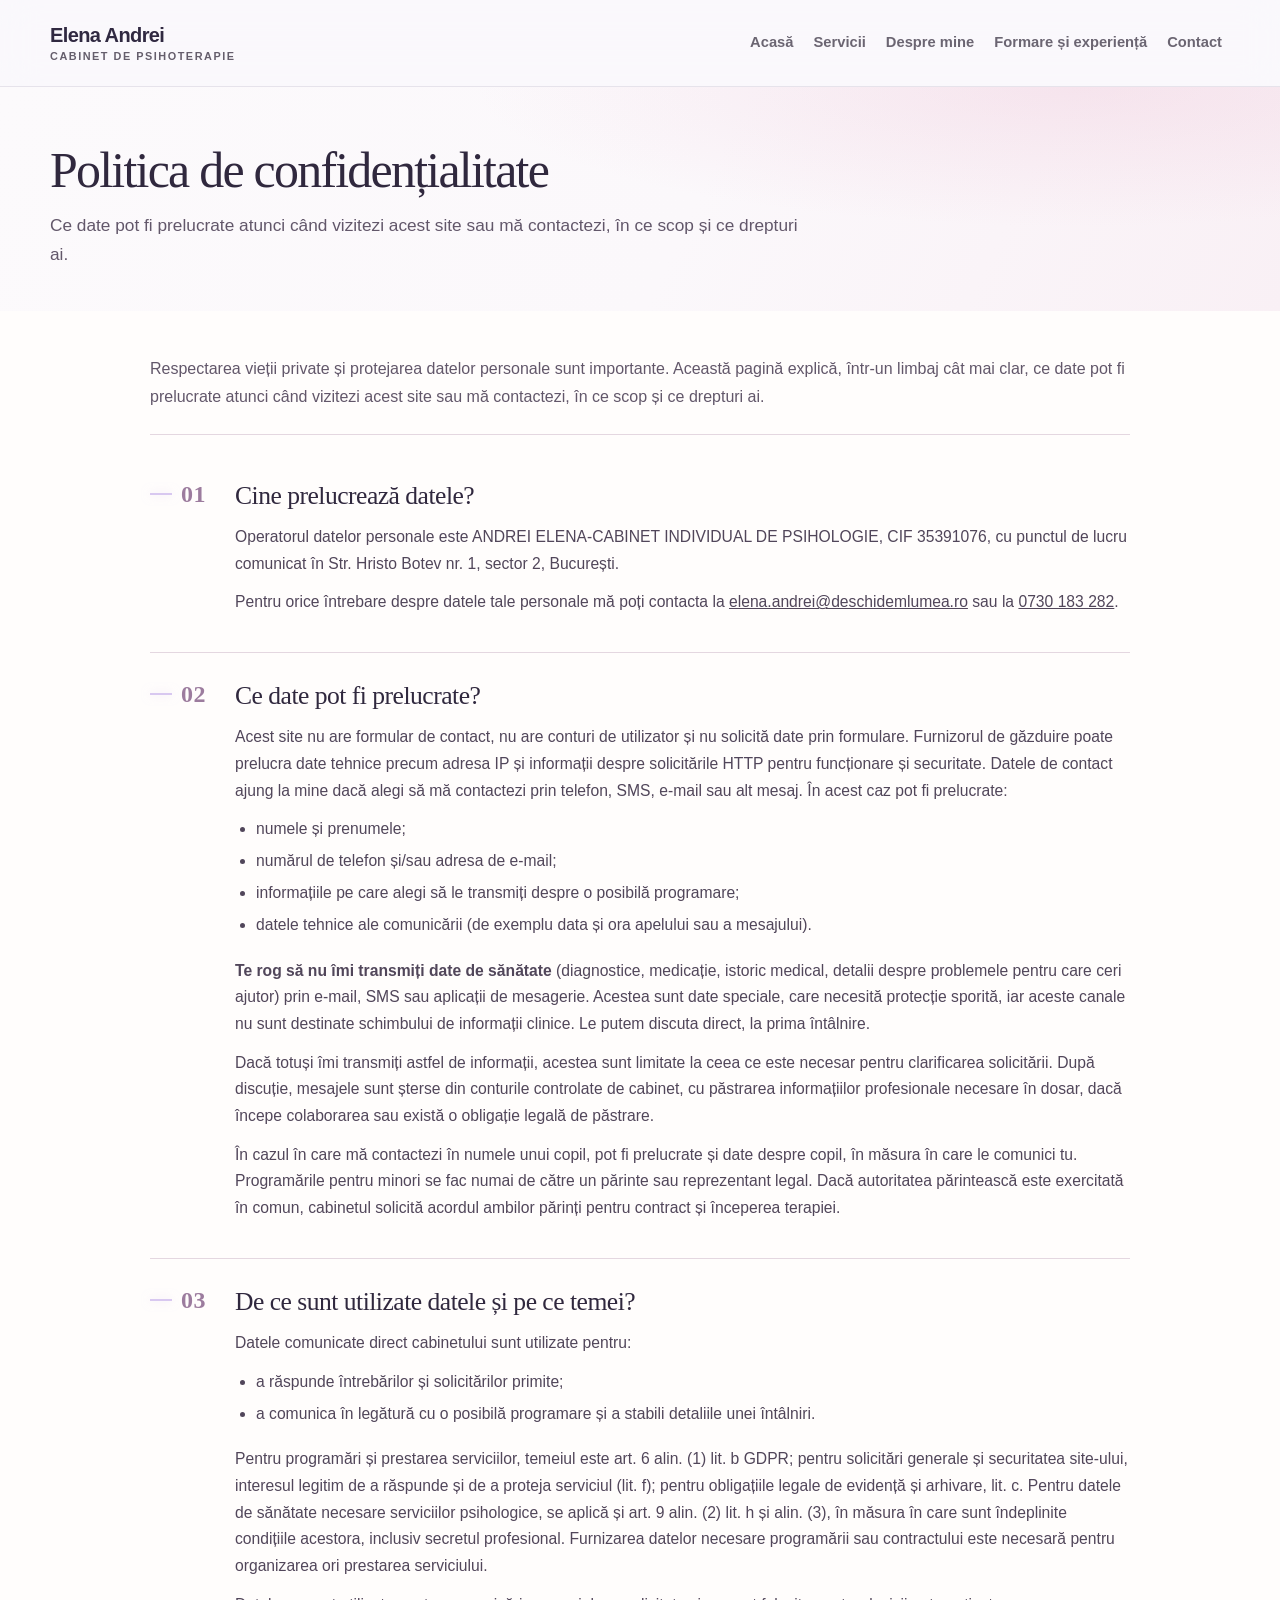
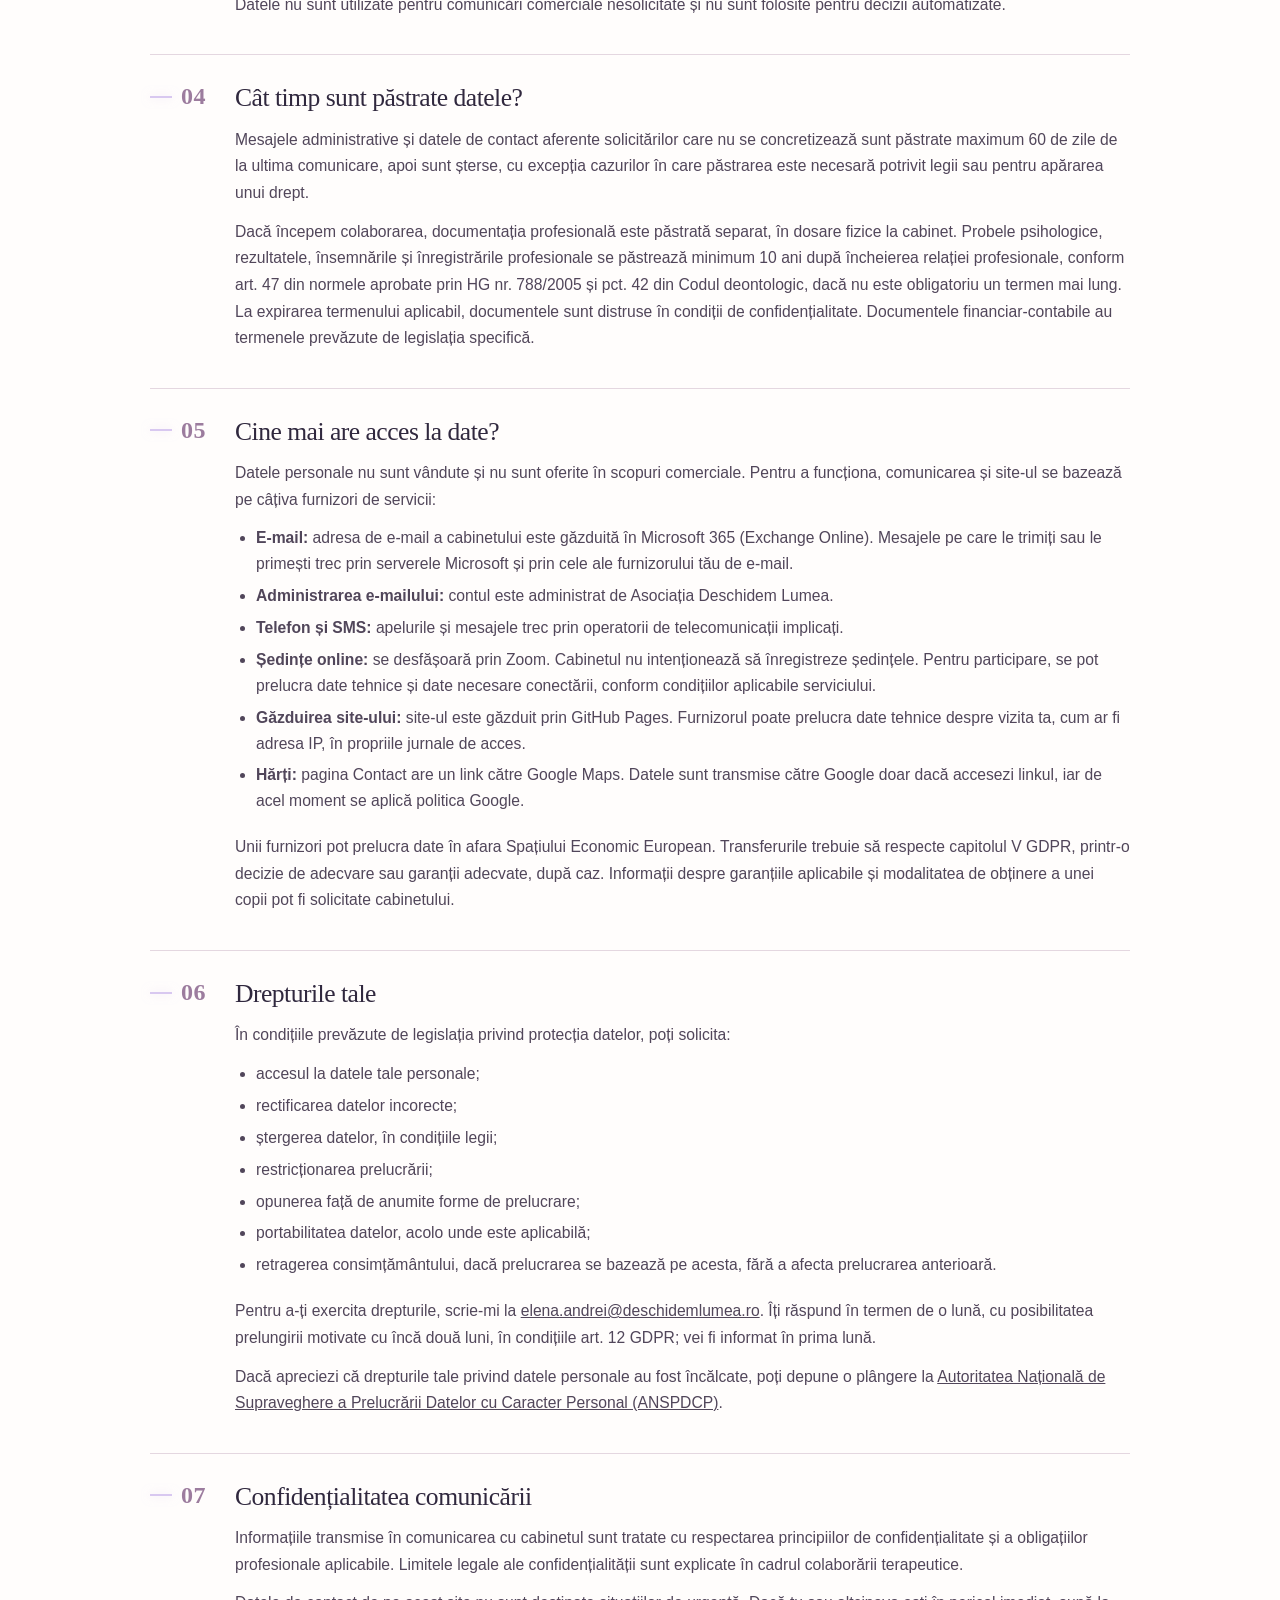
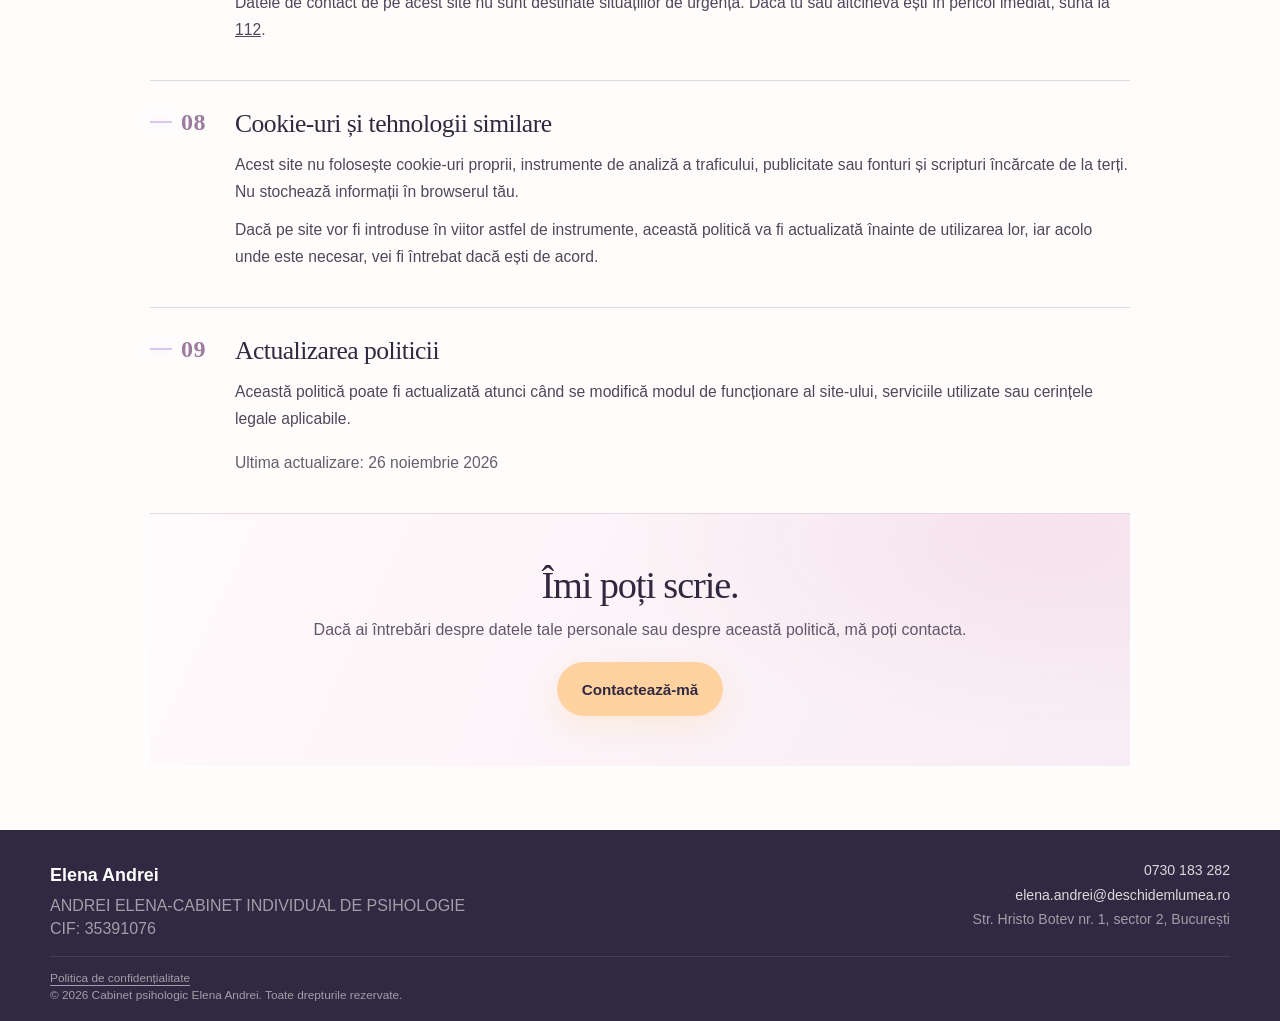
==== commit a20eb735: "Actualizare v15d: formare profesionala, experienta si documente mascate" ====
--- a/confidentialitate.html
+++ b/confidentialitate.html
@@ -27,6 +27,7 @@
 <a href="index.html">Acasă</a>
 <a href="servicii.html">Servicii</a>
 <a href="despre_noi.html">Despre mine</a>
+<a href="formare.html">Formare și experiență</a>
 <!-- PAGINI ASCUNSE TEMPORAR. Pentru reactivare, elimină comentariul HTML de mai jos și redirecționările din paginile respective.
           <a href="articole.html">Articole</a>
           <a href="workshopuri.html">Workshopuri</a>
--- a/style.css
+++ b/style.css
@@ -4805,3 +4805,13 @@
 .faq-answer li + li { margin-top: 8px; }
 .faq-answer > :last-child { margin-bottom: 0; }
 @media (max-width: 600px) { .faq-answer { margin-right: 0; } }
+
+/* v15 – formare profesională */
+@media(min-width:801px){.header-inner{grid-template-columns:minmax(0,1fr) auto;gap:12px}.site-navigation{grid-column:2;justify-self:end;gap:4px}.site-navigation a{white-space:nowrap;padding-inline:8px}}
+.formation-section:nth-of-type(even){background:#f8f3f5}.formation-section p,.formation-duties{color:#62576a;line-height:1.75}.formation-more a{text-decoration:underline;text-underline-offset:3px}.formation-courses{list-style:none;padding:0;margin:0;max-width:900px}.formation-courses li{display:grid;grid-template-columns:155px minmax(0,1fr);gap:20px;padding:20px 0;border-bottom:1px solid #e6dce5}.formation-date{color:#62576a;font-weight:600}.formation-courses h3{font-size:1.15rem;margin:0 0 5px;color:#30283e}.formation-courses p{margin:0}.formation-duties{list-style:disc;padding-left:1.4rem;max-width:850px}.formation-duties li{margin-bottom:8px}.formation-more{margin-top:24px}@media(max-width:650px){.formation-courses li{grid-template-columns:1fr;gap:5px}}
+
+
+/* v15c – linkuri către documentele profesionale */
+.formation-document-links{list-style:none;padding:0;margin:16px 0 0;display:grid;gap:8px;max-width:100%}
+.formation-document-links a{color:#55456d;text-decoration:underline;text-underline-offset:3px;overflow-wrap:anywhere;line-height:1.6}
+.formation-document-links a span{font-size:.82em}
